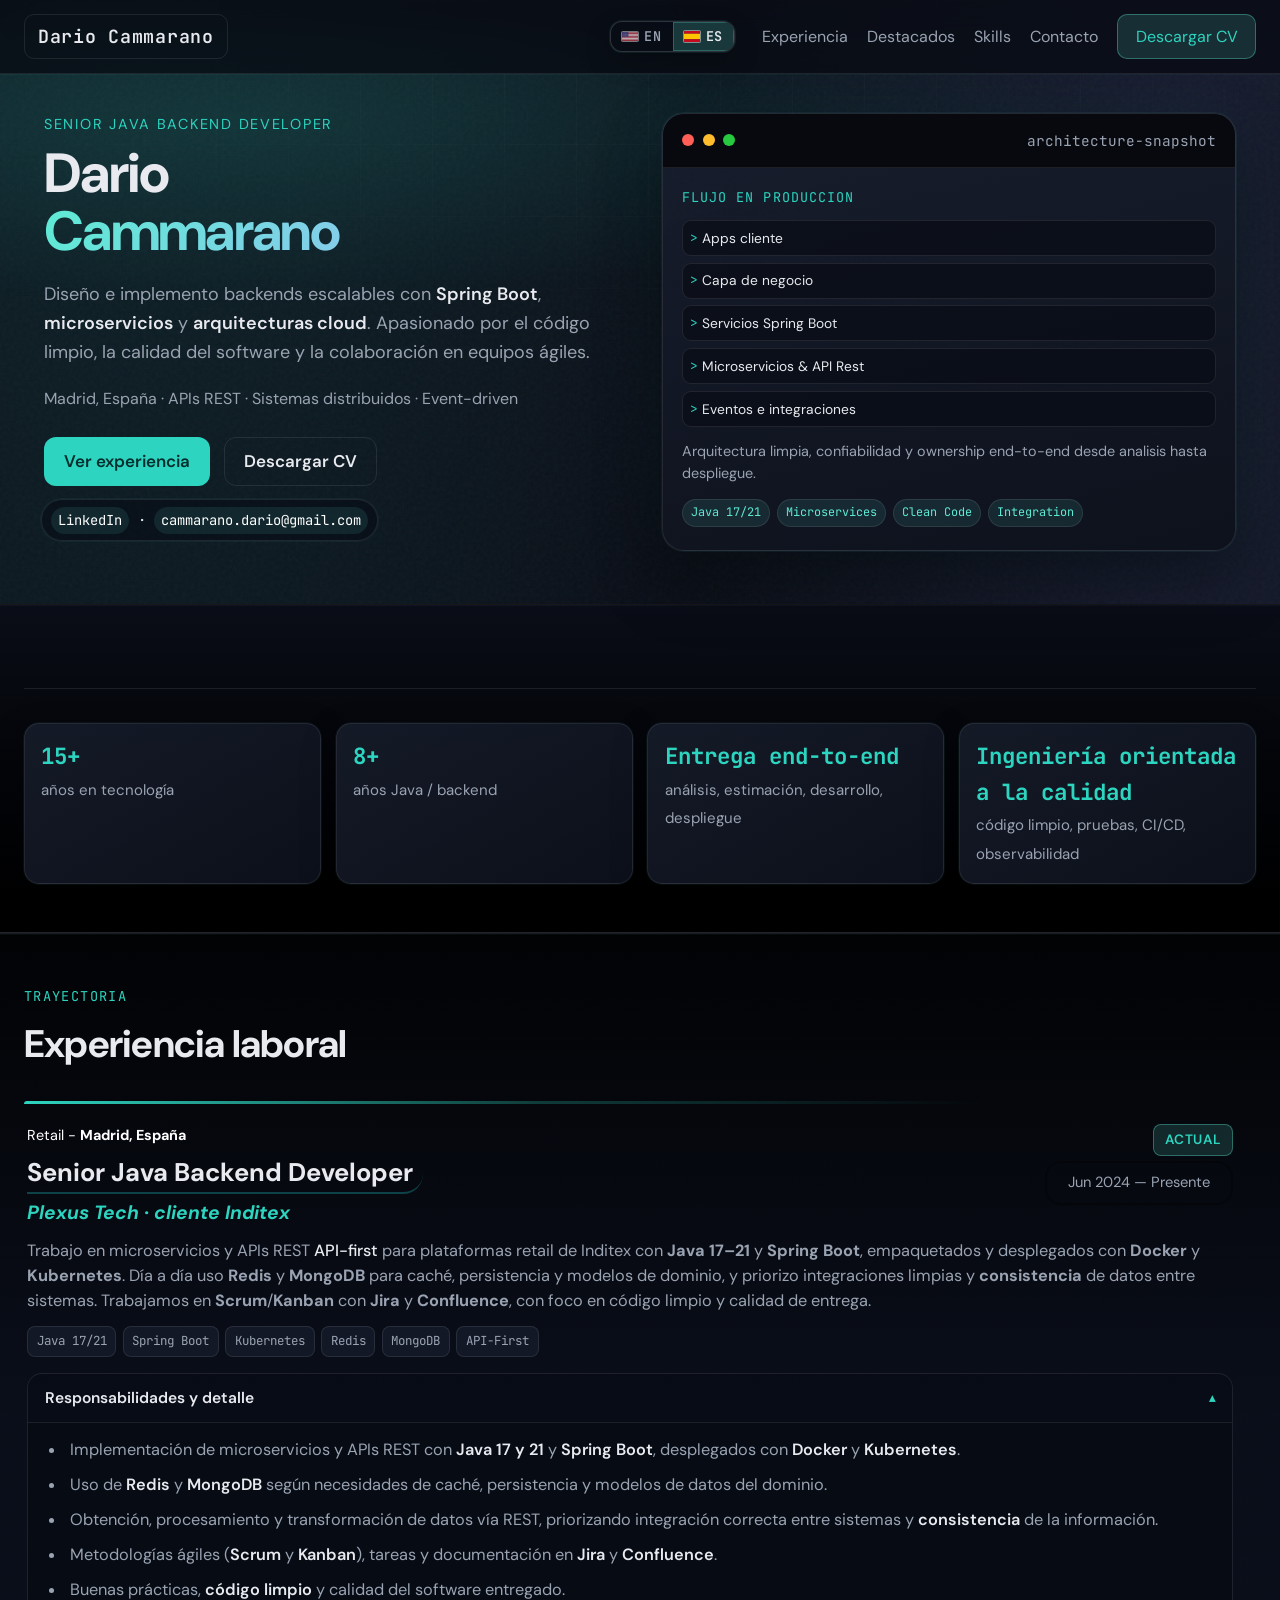
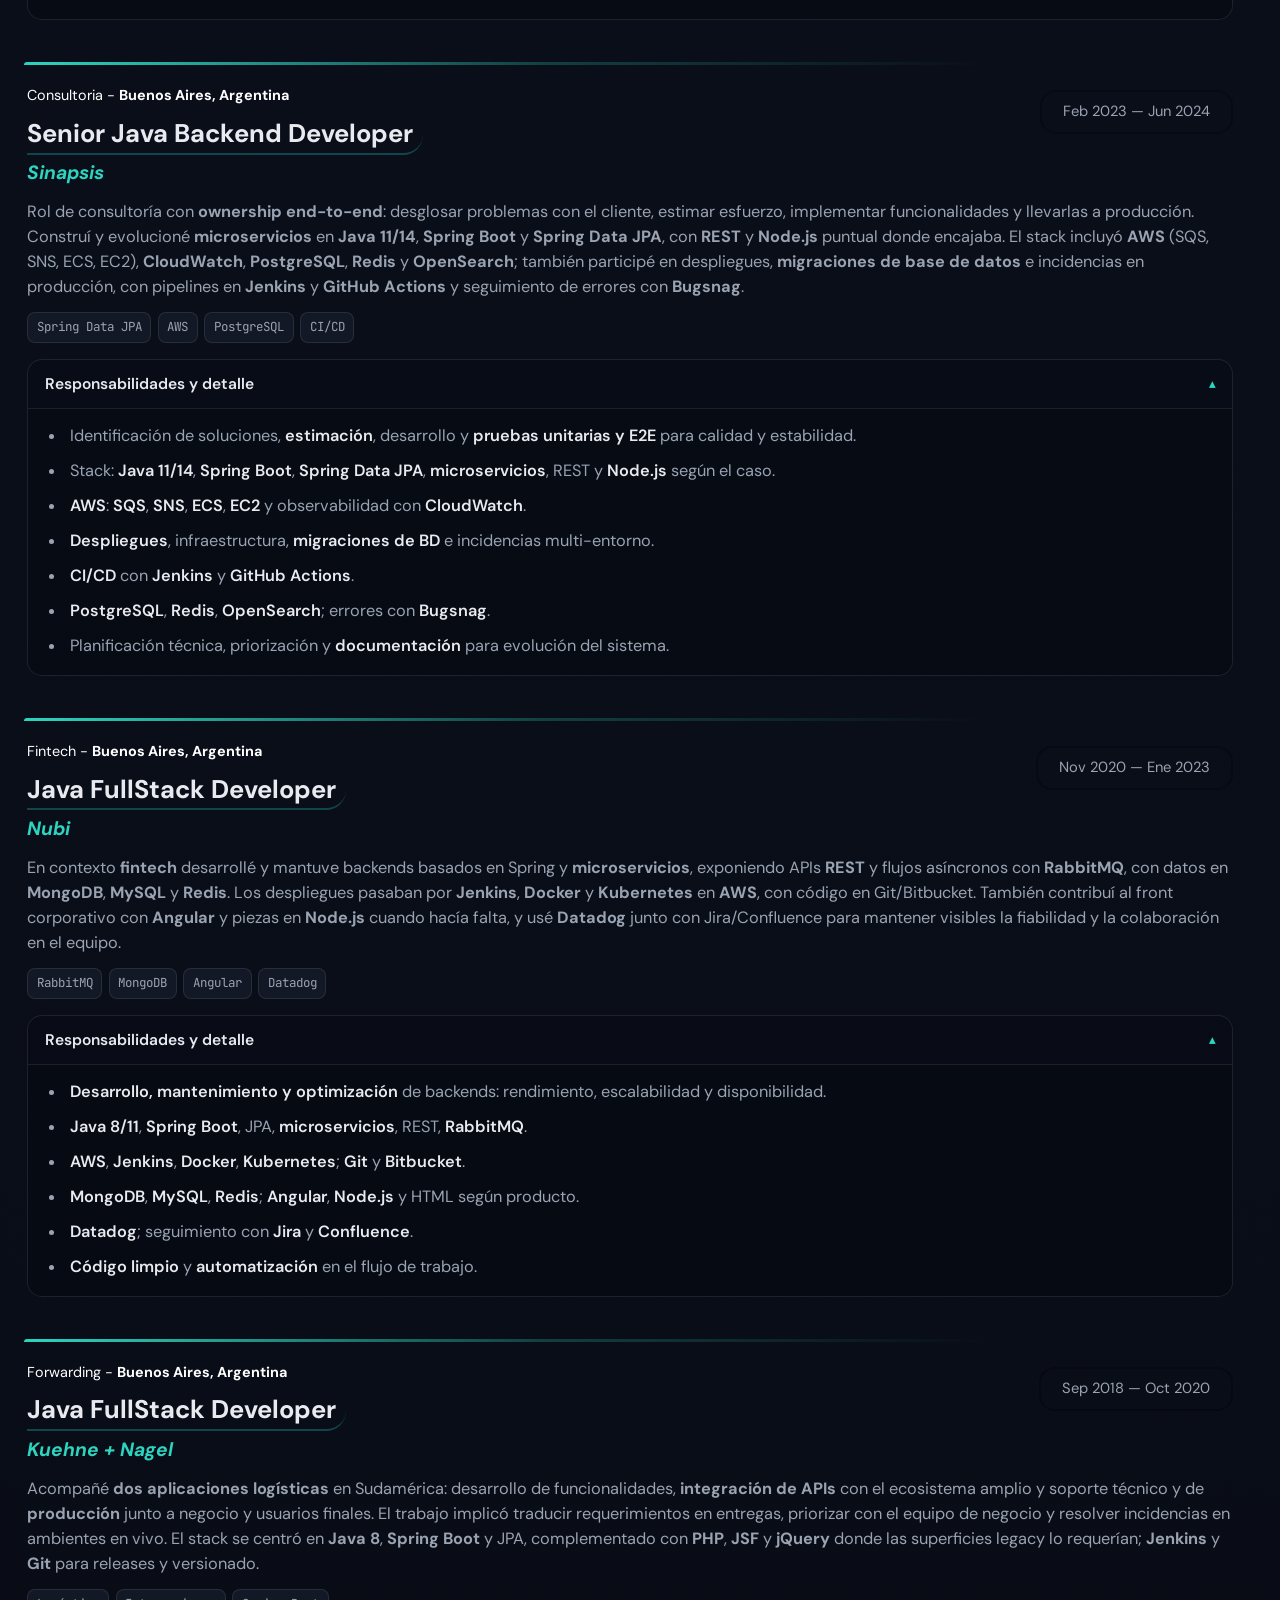
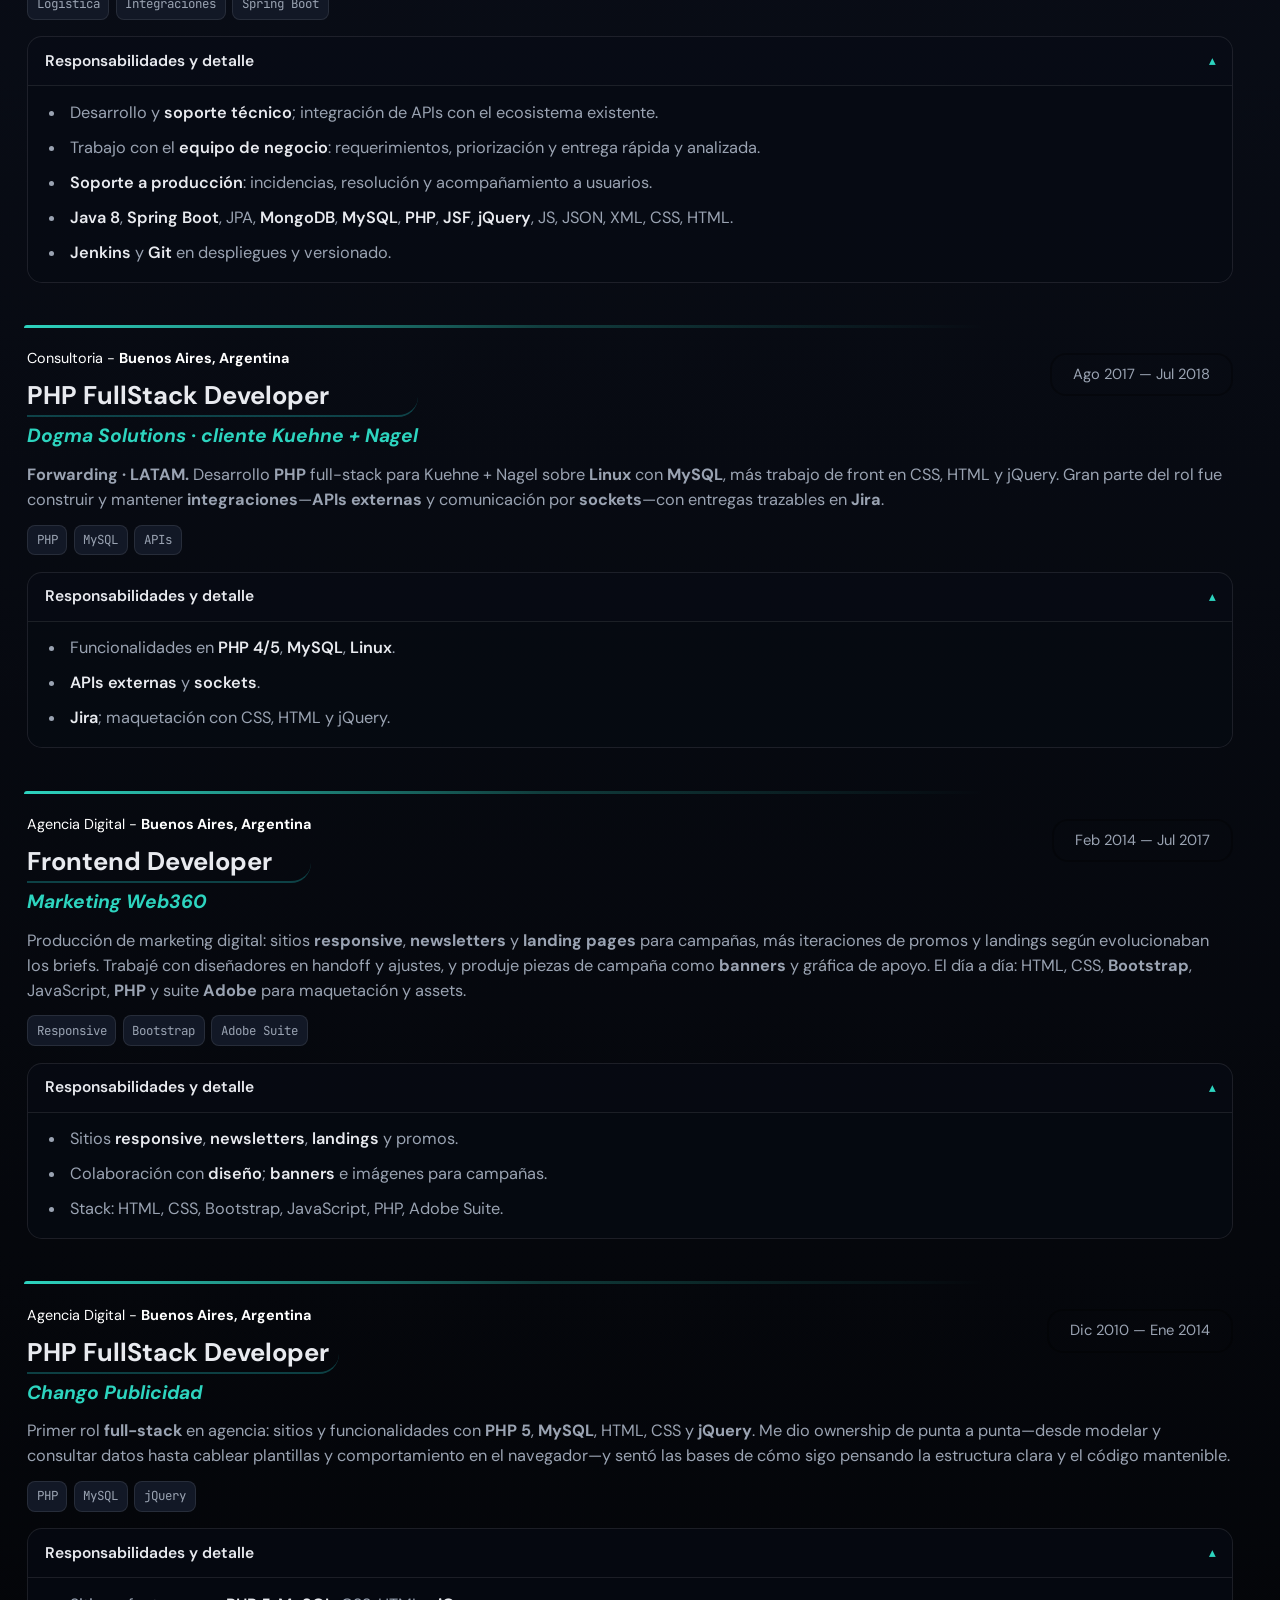
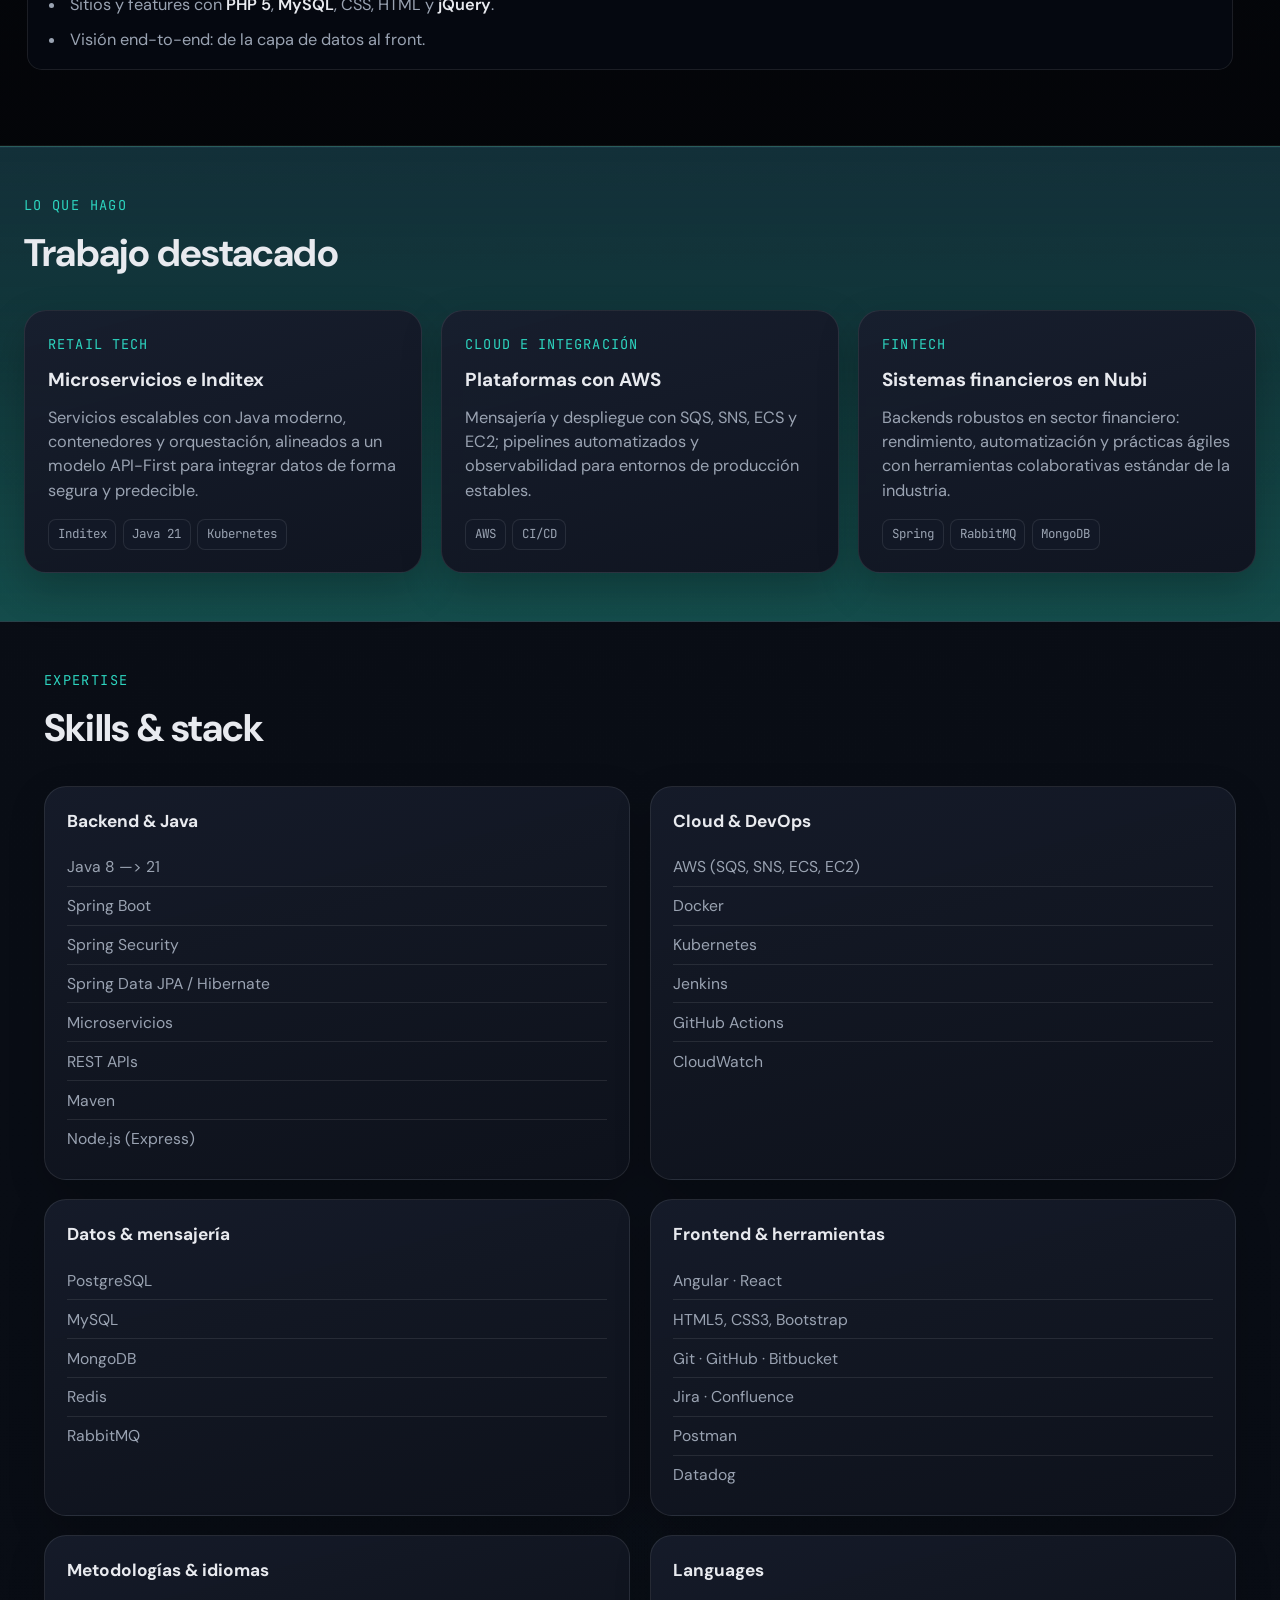
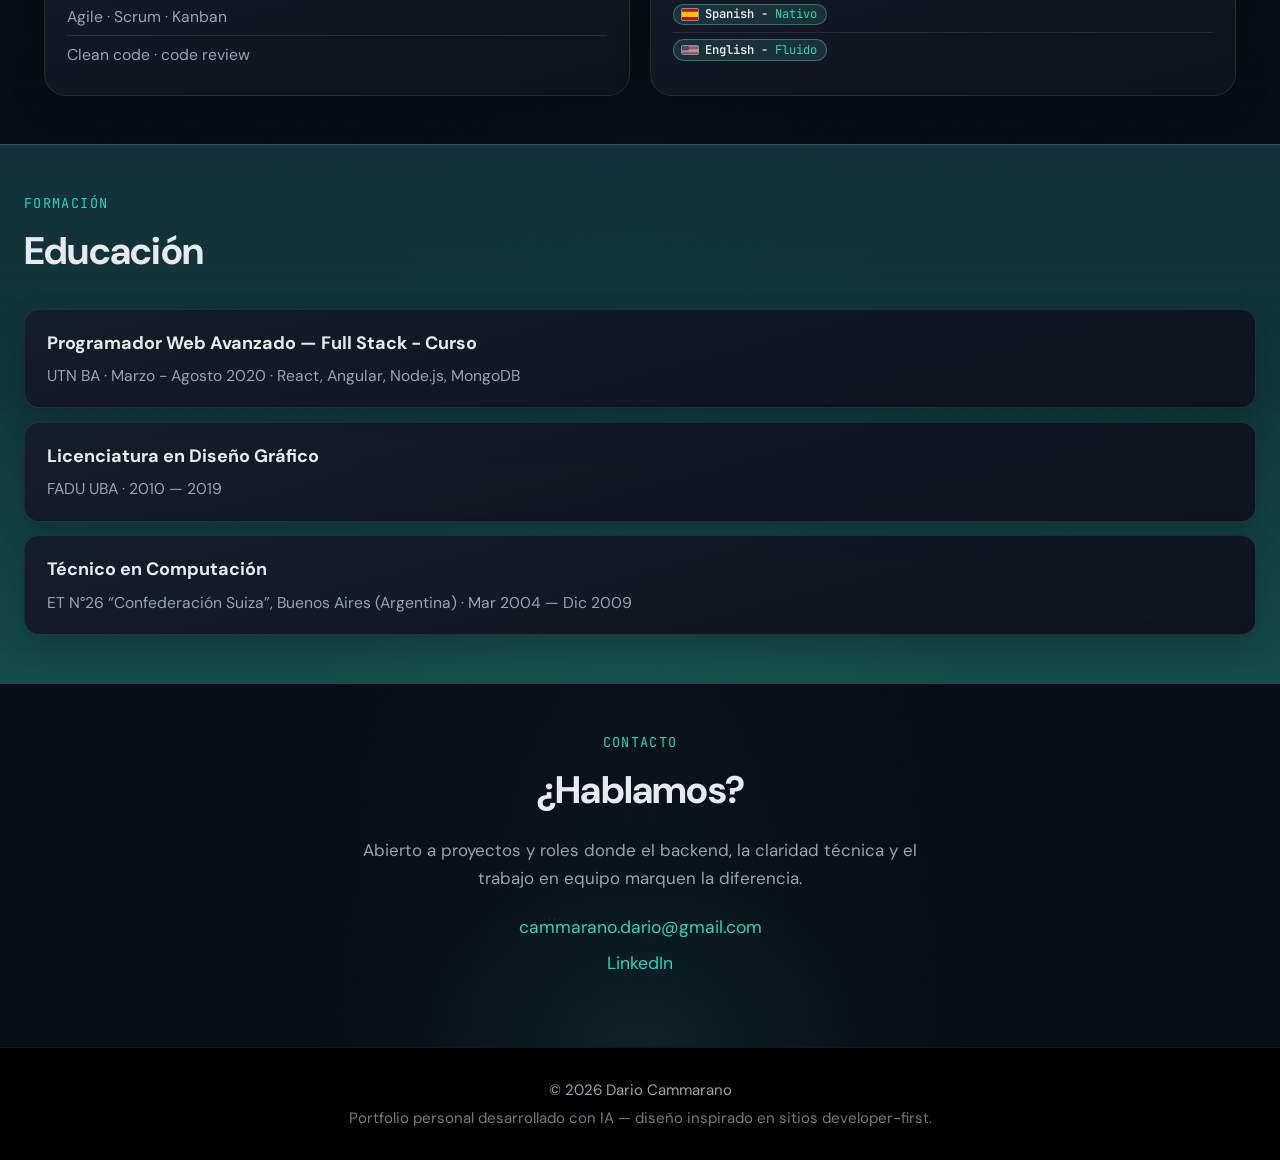
==== es/index.html @ d32f8c9d "site" ====
<!DOCTYPE html>
<html lang="es">
  <head>
    <meta charset="UTF-8" />
    <meta name="viewport" content="width=device-width, initial-scale=1.0" />
    <meta
      name="description"
      content="Dario Cammarano — Senior Java Backend Developer. Microservicios, Spring Boot, APIs REST y arquitecturas cloud."
    />
    <title>Dario Cammarano — Senior Java Backend Developer</title>
    <link rel="canonical" href="./" />
    <link rel="alternate" hreflang="en" href="../" />
    <link rel="alternate" hreflang="es" href="./" />
    <link rel="alternate" hreflang="x-default" href="../" />
    <link rel="preconnect" href="https://fonts.googleapis.com" />
    <link rel="preconnect" href="https://fonts.gstatic.com" crossorigin />
    <link
      href="https://fonts.googleapis.com/css2?family=DM+Sans:ital,opsz,wght@0,9..40,400;0,9..40,500;0,9..40,600;0,9..40,700;1,9..40,400&family=JetBrains+Mono:wght@400;500;600&display=swap"
      rel="stylesheet"
    />
    <link rel="stylesheet" href="../styles.css" />
  </head>
  <body>
    <div class="noise" aria-hidden="true"></div>
    <header class="header">
      <a class="logo" href="#">Dario Cammarano</a>
      <div class="header-tools">
        <nav class="lang-switch" aria-label="Idioma">
          <a href="../" class="lang-btn" lang="en">
            <img class="lang-flag" src="../assets/flags/us.svg" alt="" width="14" height="8" decoding="async" />
            EN
          </a>
          <a href="./" class="lang-btn is-active" aria-current="page" lang="es">
            <img class="lang-flag" src="../assets/flags/es.svg" alt="" width="14" height="9" decoding="async" />
            ES
          </a>
        </nav>
        <nav class="nav">
          <a href="#experiencia">Experiencia</a>
          <a href="#destacados">Destacados</a>
          <a href="#skills">Skills</a>
          <a href="#contacto">Contacto</a>
          <a class="nav-cta" href="../assets/cv_es.pdf" download>Descargar CV</a>
        </nav>
      </div>
      <button type="button" class="nav-toggle" aria-label="Abrir menú">
        <span></span><span></span><span></span>
      </button>
    </header>

    <main>
      <section class="hero" id="inicio">
        <div class="hero-grid">
          <div class="hero-copy">
            <p class="eyebrow">Senior Java Backend Developer</p>
            <h1>
              <span class="name-line">Dario</span>
              <span class="name-line accent">Cammarano</span>
            </h1>
            <p class="hero-lead">
              Diseño e implemento backends escalables con
              <strong>Spring Boot</strong>, <strong>microservicios</strong> y
              <strong>arquitecturas cloud</strong>. Apasionado por el código limpio, la calidad del
              software y la colaboración en equipos ágiles.
            </p>
            <p class="hero-meta">
              Madrid, España · APIs REST · Sistemas distribuidos · Event-driven
            </p>
            <div class="hero-actions">
              <a class="btn btn-primary" href="#experiencia">Ver experiencia</a>
              <a class="btn btn-ghost" href="../assets/cv_es.pdf" download>Descargar CV</a>
            </div>
            <p class="hero-contact-inline">
              <a
                href="https://www.linkedin.com/in/dario-cammarano-72912721/"
                target="_blank"
                rel="noopener noreferrer"
                >LinkedIn</a
              >
              · <a href="mailto:cammarano.dario@gmail.com">cammarano.dario@gmail.com</a>
            </p>
          </div>

          <aside class="terminal" aria-label="Snapshot de arquitectura backend">
            <div class="terminal-bar">
              <span class="dot red"></span>
              <span class="dot yellow"></span>
              <span class="dot green"></span>
              <span class="terminal-title">architecture-snapshot</span>
            </div>
            <div class="terminal-body architecture-card">
              <p class="architecture-title">Flujo en produccion</p>
              <ul class="architecture-flow">
                <li>Apps cliente</li>
                <li>Capa de negocio</li>
                <li>Servicios Spring Boot</li>
                <li>Microservicios &amp; API Rest</li>
                <li>Eventos e integraciones</li>
              </ul>
              <p class="architecture-note">
                Arquitectura limpia, confiabilidad y ownership end-to-end desde analisis hasta despliegue.
              </p>
              <ul class="architecture-tags">
                <li>Java 17/21</li>
                <li>Microservices</li>
                <li>Clean Code</li>
                <li>Integration</li>
              </ul>
            </div>
          </aside>
        </div>

      </section>
      
      
      <section class="section section-alt" id="stats" style="background-color: #000000;">
        <div>
          <ul class="stats">
            <li>
              <strong>15+</strong><span>años en tecnología</span>
            </li>
            <li>
              <strong>8+</strong><span>años Java / backend</span>
            </li>
            <li>
              <strong>Entrega end-to-end</strong><span>análisis, estimación, desarrollo, despliegue</span>
            </li>
            <li>
              <strong>Ingeniería orientada a la calidad</strong><span>código limpio, pruebas, CI/CD, observabilidad</span>
            </li>
          </ul>
        </div>
      </section>

      <section class="section" id="experiencia">
        <p class="section-label">Trayectoria</p>
        <h2 class="section-title">Experiencia laboral</h2>

        <div class="timeline">
          <article class="job">
            <header class="job-head">
              <div>
                <h6 class="job-company-location">Retail - <b>Madrid, España</b></h6>
                <h3>Senior Java Backend Developer</h3>
                <p class="job-company">Plexus Tech · cliente Inditex</p>
              </div>
              <div class="job-meta">
                <span class="badge badge-current">Actual</span>
                <time datetime="2024-06">Jun 2024 — Presente</time>
              </div>
            </header>
            <p class="job-desc">
              Trabajo en microservicios y APIs REST <em>API-first</em> para plataformas retail de
              Inditex con <strong>Java&nbsp;17–21</strong> y <strong>Spring Boot</strong>, empaquetados
              y desplegados con <strong>Docker</strong> y <strong>Kubernetes</strong>. Día a día uso
              <strong>Redis</strong> y <strong>MongoDB</strong> para caché, persistencia y modelos de
              dominio, y priorizo integraciones limpias y <strong>consistencia</strong> de datos entre
              sistemas. Trabajamos en <strong>Scrum</strong>/<strong>Kanban</strong> con
              <strong>Jira</strong> y <strong>Confluence</strong>, con foco en código limpio y calidad
              de entrega.
            </p>
            <ul class="tags">
              <li>Java 17/21</li>
              <li>Spring Boot</li>
              <li>Kubernetes</li>
              <li>Redis</li>
              <li>MongoDB</li>
              <li>API-First</li>
            </ul>
            <details class="job-disclosure" open>
              <summary>Responsabilidades y detalle</summary>
              <div class="job-disclosure-body">
                <ul class="job-bullets">
                  <li>
                    Implementación de microservicios y APIs REST con <strong>Java 17 y 21</strong> y
                    <strong>Spring Boot</strong>, desplegados con <strong>Docker</strong> y
                    <strong>Kubernetes</strong>.
                  </li>
                  <li>
                    Uso de <strong>Redis</strong> y <strong>MongoDB</strong> según necesidades de
                    caché, persistencia y modelos de datos del dominio.
                  </li>
                  <li>
                    Obtención, procesamiento y transformación de datos vía REST, priorizando
                    integración correcta entre sistemas y <strong>consistencia</strong> de la
                    información.
                  </li>
                  <li>
                    Metodologías ágiles (<strong>Scrum</strong> y <strong>Kanban</strong>), tareas y
                    documentación en <strong>Jira</strong> y <strong>Confluence</strong>.
                  </li>
                  <li>
                    Buenas prácticas, <strong>código limpio</strong> y calidad del software
                    entregado.
                  </li>
                </ul>
              </div>
            </details>
          </article>

          <article class="job">
            <header class="job-head">
              <div>
                <h6 class="job-company-location">Consultoria - <b>Buenos Aires, Argentina</b></h6>
                <h3>Senior Java Backend Developer</h3>
                <p class="job-company">Sinapsis</p>
              </div>
              <div class="job-meta">
                <time datetime="2023-02">Feb 2023 — Jun 2024</time>
              </div>
            </header>
            <p class="job-desc">
              Rol de consultoría con <strong>ownership end-to-end</strong>: desglosar problemas con el
              cliente, estimar esfuerzo, implementar funcionalidades y llevarlas a producción. Construí
              y evolucioné <strong>microservicios</strong> en <strong>Java&nbsp;11/14</strong>,
              <strong>Spring Boot</strong> y <strong>Spring Data JPA</strong>, con
              <strong>REST</strong> y <strong>Node.js</strong> puntual donde encajaba. El stack incluyó
              <strong>AWS</strong> (SQS, SNS, ECS, EC2), <strong>CloudWatch</strong>,
              <strong>PostgreSQL</strong>, <strong>Redis</strong> y <strong>OpenSearch</strong>;
              también participé en despliegues, <strong>migraciones de base de datos</strong> e
              incidencias en producción, con pipelines en <strong>Jenkins</strong> y
              <strong>GitHub Actions</strong> y seguimiento de errores con <strong>Bugsnag</strong>.
            </p>
            <ul class="tags">
              <li>Spring Data JPA</li>
              <li>AWS</li>
              <li>PostgreSQL</li>
              <li>CI/CD</li>
            </ul>
            <details class="job-disclosure" open>
              <summary>Responsabilidades y detalle</summary>
              <div class="job-disclosure-body">
                <ul class="job-bullets">
                  <li>
                    Identificación de soluciones, <strong>estimación</strong>, desarrollo y
                    <strong>pruebas unitarias y E2E</strong> para calidad y estabilidad.
                  </li>
                  <li>
                    Stack: <strong>Java 11/14</strong>, <strong>Spring Boot</strong>,
                    <strong>Spring Data JPA</strong>, <strong>microservicios</strong>, REST y
                    <strong>Node.js</strong> según el caso.
                  </li>
                  <li>
                    <strong>AWS</strong>: <strong>SQS</strong>, <strong>SNS</strong>,
                    <strong>ECS</strong>, <strong>EC2</strong> y observabilidad con
                    <strong>CloudWatch</strong>.
                  </li>
                  <li>
                    <strong>Despliegues</strong>, infraestructura,
                    <strong>migraciones de BD</strong> e incidencias multi-entorno.
                  </li>
                  <li>
                    <strong>CI/CD</strong> con <strong>Jenkins</strong> y
                    <strong>GitHub Actions</strong>.
                  </li>
                  <li>
                    <strong>PostgreSQL</strong>, <strong>Redis</strong>, <strong>OpenSearch</strong>;
                    errores con <strong>Bugsnag</strong>.
                  </li>
                  <li>
                    Planificación técnica, priorización y <strong>documentación</strong> para
                    evolución del sistema.
                  </li>
                </ul>
              </div>
            </details>
          </article>

          <article class="job">
            <header class="job-head">
              <div>
                <h6 class="job-company-location">Fintech - <b>Buenos Aires, Argentina</b></h6>
                <h3>Java FullStack Developer</h3>
                <p class="job-company">Nubi</p>
              </div>
              <div class="job-meta">
                <time datetime="2020-11">Nov 2020 — Ene 2023</time>
              </div>
            </header>
            <p class="job-desc">
              En contexto <strong>fintech</strong> desarrollé y mantuve backends basados en Spring y
              <strong>microservicios</strong>, exponiendo APIs <strong>REST</strong> y flujos
              asíncronos con <strong>RabbitMQ</strong>, con datos en <strong>MongoDB</strong>,
              <strong>MySQL</strong> y <strong>Redis</strong>. Los despliegues pasaban por
              <strong>Jenkins</strong>, <strong>Docker</strong> y <strong>Kubernetes</strong> en
              <strong>AWS</strong>, con código en Git/Bitbucket. También contribuí al front corporativo
              con <strong>Angular</strong> y piezas en <strong>Node.js</strong> cuando hacía falta, y
              usé <strong>Datadog</strong> junto con Jira/Confluence para mantener visibles la
              fiabilidad y la colaboración en el equipo.
            </p>
            <ul class="tags">
              <li>RabbitMQ</li>
              <li>MongoDB</li>
              <li>Angular</li>
              <li>Datadog</li>
            </ul>
            <details class="job-disclosure" open>
              <summary>Responsabilidades y detalle</summary>
              <div class="job-disclosure-body">
                <ul class="job-bullets">
                  <li>
                    <strong>Desarrollo, mantenimiento y optimización</strong> de backends: rendimiento,
                    escalabilidad y disponibilidad.
                  </li>
                  <li>
                    <strong>Java 8/11</strong>, <strong>Spring Boot</strong>, JPA,
                    <strong>microservicios</strong>, REST, <strong>RabbitMQ</strong>.
                  </li>
                  <li>
                    <strong>AWS</strong>, <strong>Jenkins</strong>, <strong>Docker</strong>,
                    <strong>Kubernetes</strong>; <strong>Git</strong> y <strong>Bitbucket</strong>.
                  </li>
                  <li>
                    <strong>MongoDB</strong>, <strong>MySQL</strong>, <strong>Redis</strong>;
                    <strong>Angular</strong>, <strong>Node.js</strong> y HTML según producto.
                  </li>
                  <li>
                    <strong>Datadog</strong>; seguimiento con <strong>Jira</strong> y
                    <strong>Confluence</strong>.
                  </li>
                  <li>
                    <strong>Código limpio</strong> y <strong>automatización</strong> en el flujo de
                    trabajo.
                  </li>
                </ul>
              </div>
            </details>
          </article>

          <article class="job">
            <header class="job-head">
              <div>
                <h6 class="job-company-location">Forwarding - <b>Buenos Aires, Argentina</b></h6>
                <h3>Java FullStack Developer</h3>
                <p class="job-company">Kuehne + Nagel</p>
              </div>
              <div class="job-meta">
                <time datetime="2018-09">Sep 2018 — Oct 2020</time>
              </div>
            </header>
            <p class="job-desc">
              Acompañé <strong>dos aplicaciones logísticas</strong> en Sudamérica: desarrollo de
              funcionalidades, <strong>integración de APIs</strong> con el ecosistema amplio y soporte
              técnico y de <strong>producción</strong> junto a negocio y usuarios finales. El trabajo
              implicó traducir requerimientos en entregas, priorizar con el equipo de negocio y
              resolver incidencias en ambientes en vivo. El stack se centró en
              <strong>Java&nbsp;8</strong>, <strong>Spring Boot</strong> y JPA, complementado con
              <strong>PHP</strong>, <strong>JSF</strong> y <strong>jQuery</strong> donde las
              superficies legacy lo requerían; <strong>Jenkins</strong> y <strong>Git</strong> para
              releases y versionado.
            </p>
            <ul class="tags">
              <li>Logística</li>
              <li>Integraciones</li>
              <li>Spring Boot</li>
            </ul>
            <details class="job-disclosure" open>
              <summary>Responsabilidades y detalle</summary>
              <div class="job-disclosure-body">
                <ul class="job-bullets">
                  <li>
                    Desarrollo y <strong>soporte técnico</strong>; integración de APIs con el
                    ecosistema existente.
                  </li>
                  <li>
                    Trabajo con el <strong>equipo de negocio</strong>: requerimientos, priorización y
                    entrega rápida y analizada.
                  </li>
                  <li>
                    <strong>Soporte a producción</strong>: incidencias, resolución y acompañamiento a
                    usuarios.
                  </li>
                  <li>
                    <strong>Java 8</strong>, <strong>Spring Boot</strong>, JPA,
                    <strong>MongoDB</strong>, <strong>MySQL</strong>, <strong>PHP</strong>,
                    <strong>JSF</strong>, <strong>jQuery</strong>, JS, JSON, XML, CSS, HTML.
                  </li>
                  <li>
                    <strong>Jenkins</strong> y <strong>Git</strong> en despliegues y versionado.
                  </li>
                </ul>
              </div>
            </details>
          </article>

          <article class="job">
            <header class="job-head">
              <div>
                <h6 class="job-company-location">Consultoria - <b>Buenos Aires, Argentina</b></h6>
                <h3>PHP FullStack Developer</h3>
                <p class="job-company">Dogma Solutions · cliente Kuehne + Nagel</p>
              </div>
              <div class="job-meta">
                <time datetime="2017-08">Ago 2017 — Jul 2018</time>
              </div>
            </header>
            <p class="job-desc">
              <strong>Forwarding · LATAM.</strong> Desarrollo <strong>PHP</strong> full-stack para
              Kuehne&nbsp;+&nbsp;Nagel sobre <strong>Linux</strong> con <strong>MySQL</strong>, más
              trabajo de front en CSS, HTML y jQuery. Gran parte del rol fue construir y mantener
              <strong>integraciones</strong>—<strong>APIs externas</strong> y comunicación por
              <strong>sockets</strong>—con entregas trazables en <strong>Jira</strong>.
            </p>
            <ul class="tags">
              <li>PHP</li>
              <li>MySQL</li>
              <li>APIs</li>
            </ul>
            <details class="job-disclosure" open>
              <summary>Responsabilidades y detalle</summary>
              <div class="job-disclosure-body">
                <ul class="job-bullets">
                  <li>
                    Funcionalidades en <strong>PHP 4/5</strong>, <strong>MySQL</strong>,
                    <strong>Linux</strong>.
                  </li>
                  <li>
                    <strong>APIs externas</strong> y <strong>sockets</strong>.
                  </li>
                  <li>
                    <strong>Jira</strong>; maquetación con CSS, HTML y jQuery.
                  </li>
                </ul>
              </div>
            </details>
          </article>

          <article class="job">
            <header class="job-head">
              <div>
                <h6 class="job-company-location">Agencia Digital - <b>Buenos Aires, Argentina</b></h6>
                <h3>Frontend Developer</h3>
                <p class="job-company">Marketing Web360</p>
              </div>
              <div class="job-meta">
                <time datetime="2014-02">Feb 2014 — Jul 2017</time>
              </div>
            </header>
            <p class="job-desc">
              Producción de marketing digital: sitios <strong>responsive</strong>,
              <strong>newsletters</strong> y <strong>landing pages</strong> para campañas, más
              iteraciones de promos y landings según evolucionaban los briefs. Trabajé con diseñadores
              en handoff y ajustes, y produje piezas de campaña como <strong>banners</strong> y
              gráfica de apoyo. El día a día: HTML, CSS, <strong>Bootstrap</strong>, JavaScript,
              <strong>PHP</strong> y suite <strong>Adobe</strong> para maquetación y assets.
            </p>
            <ul class="tags">
              <li>Responsive</li>
              <li>Bootstrap</li>
              <li>Adobe Suite</li>
            </ul>
            <details class="job-disclosure" open>
              <summary>Responsabilidades y detalle</summary>
              <div class="job-disclosure-body">
                <ul class="job-bullets">
                  <li>
                    Sitios <strong>responsive</strong>, <strong>newsletters</strong>,
                    <strong>landings</strong> y promos.
                  </li>
                  <li>
                    Colaboración con <strong>diseño</strong>; <strong>banners</strong> e imágenes para
                    campañas.
                  </li>
                  <li>
                    Stack: HTML, CSS, Bootstrap, JavaScript, PHP, Adobe Suite.
                  </li>
                </ul>
              </div>
            </details>
          </article>

          <article class="job">
            <header class="job-head">
              <div>
                <h6 class="job-company-location">Agencia Digital - <b>Buenos Aires, Argentina</b></h6>
                <h3>PHP FullStack Developer</h3>
                <p class="job-company">Chango Publicidad</p>
              </div>
              <div class="job-meta">
                <time datetime="2010-12">Dic 2010 — Ene 2014</time>
              </div>
            </header>
            <p class="job-desc">
              Primer rol <strong>full-stack</strong> en agencia: sitios y funcionalidades con
              <strong>PHP&nbsp;5</strong>, <strong>MySQL</strong>, HTML, CSS y
              <strong>jQuery</strong>. Me dio ownership de punta a punta—desde modelar y consultar
              datos hasta cablear plantillas y comportamiento en el navegador—y sentó las bases de cómo
              sigo pensando la estructura clara y el código mantenible.
            </p>
            <ul class="tags">
              <li>PHP</li>
              <li>MySQL</li>
              <li>jQuery</li>
            </ul>
            <details class="job-disclosure" open>
              <summary>Responsabilidades y detalle</summary>
              <div class="job-disclosure-body">
                <ul class="job-bullets">
                  <li>
                    Sitios y features con <strong>PHP 5</strong>, <strong>MySQL</strong>, CSS, HTML y
                    <strong>jQuery</strong>.
                  </li>
                  <li>
                    Visión end-to-end: de la capa de datos al front.
                  </li>
                </ul>
              </div>
            </details>
          </article>
        </div>
      </section>

      <section class="section section-alt" id="destacados">
        <p class="section-label">Lo que hago</p>
        <h2 class="section-title">Trabajo destacado</h2>
        <div class="cards">
          <article class="card">
            <span class="card-kicker">Retail tech</span>
            <h3>Microservicios e Inditex</h3>
            <p>
              Servicios escalables con Java moderno, contenedores y orquestación, alineados a un
              modelo API-First para integrar datos de forma segura y predecible.
            </p>
            <ul class="tags">
              <li>Inditex</li>
              <li>Java 21</li>
              <li>Kubernetes</li>
            </ul>
          </article>
          <article class="card">
            <span class="card-kicker">Cloud e integración</span>
            <h3>Plataformas con AWS</h3>
            <p>
              Mensajería y despliegue con SQS, SNS, ECS y EC2; pipelines automatizados y
              observabilidad para entornos de producción estables.
            </p>
            <ul class="tags">
              <li>AWS</li>
              <li>CI/CD</li>
            </ul>
          </article>
          <article class="card">
            <span class="card-kicker">Fintech</span>
            <h3>Sistemas financieros en Nubi</h3>
            <p>
              Backends robustos en sector financiero: rendimiento, automatización y prácticas
              ágiles con herramientas colaborativas estándar de la industria.
            </p>
            <ul class="tags">
              <li>Spring</li>
              <li>RabbitMQ</li>
              <li>MongoDB</li>
            </ul>
          </article>
        </div>
      </section>

      <section class="section" id="skills">
        <p class="section-label">Expertise</p>
        <h2 class="section-title">Skills &amp; stack</h2>
        <div class="skill-grid">
          <div class="skill-block">
            <h3>Backend &amp; Java</h3>
            <ul class="skill-list">
              <li>Java 8 —> 21</li>
              <li>Spring Boot</li>
              <li>Spring Security</li>
              <li>Spring Data JPA / Hibernate</li>
              <li>Microservicios</li>
              <li>REST APIs</li>
              <li>Maven</li>
              <li>Node.js (Express)</li>
            </ul>
          </div>
          <div class="skill-block">
            <h3>Cloud &amp; DevOps</h3>
            <ul class="skill-list">
              <li>AWS (SQS, SNS, ECS, EC2)</li>
              <li>Docker</li>
              <li>Kubernetes</li>
              <li>Jenkins</li>
              <li>GitHub Actions</li>
              <li>CloudWatch</li>
            </ul>
          </div>
          <div class="skill-block">
            <h3>Datos &amp; mensajería</h3>
            <ul class="skill-list">
              <li>PostgreSQL</li>
              <li>MySQL</li>
              <li>MongoDB</li>
              <li>Redis</li>
              <li>RabbitMQ</li>
            </ul>
          </div>
          <div class="skill-block">
            <h3>Frontend &amp; herramientas</h3>
            <ul class="skill-list">
              <li>Angular · React</li>
              <li>HTML5, CSS3, Bootstrap</li>
              <li>Git · GitHub · Bitbucket</li>
              <li>Jira · Confluence</li>
              <li>Postman</li>
              <li>Datadog</li>
            </ul>
          </div>
          <div class="skill-block">
            <h3>Metodologías &amp; idiomas</h3>
            <ul class="skill-list">
              <li>Agile · Scrum · Kanban</li>
              <li>Clean code · code review</li>
            </ul>
          </div>
          
          <div class="skill-block">
            <h3>Languages</h3>
            <ul class="skill-list">
              <li class="language-item">
                <span class="language-level">
                  <img class="lang-flag" src="../assets/flags/es.svg" alt="" width="14" height="8" decoding="async" />
                  &nbsp;
                  <strong>Spanish  -&nbsp;</strong>Nativo</span>
              </li>
              <li class="language-item">
                <span class="language-level">
                  <img class="lang-flag" src="../assets/flags/us.svg" alt="" width="14" height="8" decoding="async" />
                  &nbsp;
                  <strong>English  -&nbsp;</strong>Fluido</span>
              </li>
            </ul>
          </div>
        </div>
      </section>

      <section class="section section-alt" id="educacion">
        <p class="section-label">Formación</p>
        <h2 class="section-title">Educación</h2>
        <ul class="edu-list">
          <li>
            <strong>Programador Web Avanzado — Full Stack - Curso </strong>
            <span>UTN BA · Marzo - Agosto 2020 · React, Angular, Node.js, MongoDB</span>
          </li>
          <li>
            <strong>Licenciatura en Diseño Gráfico</strong>
            <span>FADU UBA · 2010 — 2019</span>
          </li>
          <li>
            <strong>Técnico en Computación</strong>
            <span
              >ET N°26 &ldquo;Confederación Suiza&rdquo;, Buenos Aires (Argentina) · Mar 2004 — Dic
              2009</span
            >
          </li>
        </ul>
      </section>

      <section class="section contact" id="contacto">
        <p class="section-label">Contacto</p>
        <h2 class="section-title">¿Hablamos?</h2>
        <p class="contact-lead">
          Abierto a proyectos y roles donde el backend, la claridad técnica y el trabajo en equipo
          marquen la diferencia.
        </p>
        <ul class="contact-links">
          <li>
            <a href="mailto:cammarano.dario@gmail.com">cammarano.dario@gmail.com</a>
          </li>
          <li>
            <a
              href="https://www.linkedin.com/in/dario-cammarano-72912721/"
              target="_blank"
              rel="noopener noreferrer"
              >LinkedIn</a
            >
          </li>
        </ul>
      </section>
    </main>

    <footer class="footer">
      <p>© <span id="year"></span> Dario Cammarano</p>
      <p class="footer-note">
        Portfolio personal desarrollado con IA — diseño inspirado en sitios developer-first.
      </p>
    </footer>

    <script src="../script.js"></script>
  </body>
</html>
---- styles.css ----
*,
*::before,
*::after {
  box-sizing: border-box;
}

:root {
  /* Slate base + teal accent — less “flat black”, more depth */
  --bg: #0b0f18;
  --bg-deep: #060910;
  --bg-elevated: #121826;
  --bg-card: #151b2a;
  --border: rgba(255, 255, 255, 0.09);
  --text: #e8eaef;
  --text-muted: #9aa3b2;
  --accent: #5eead4;
  --accent-dim: rgba(94, 234, 212, 0.15);
  --accent-strong: #2dd4bf;
  --glow-teal: rgba(45, 212, 191, 0.14);
  --glow-violet: rgba(129, 140, 248, 0.1);
  --font-sans: "DM Sans", system-ui, sans-serif;
  --font-mono: "JetBrains Mono", ui-monospace, monospace;
  --radius: 15px;
  --radius-lg: 22px;
  --header-h: 74px;
  --max: 1240px;
}

html {
  scroll-behavior: smooth;
}

body {
  margin: 0;
  font-family: var(--font-sans);
  font-size: 18px;
  line-height: 1.6;
  color: var(--text);
  background-color: var(--bg-deep);
  background-image:
    radial-gradient(ellipse 100% 70% at 10% -15%, var(--glow-teal), transparent 52%),
    radial-gradient(ellipse 80% 55% at 92% 5%, var(--glow-violet), transparent 48%),
    radial-gradient(ellipse 60% 45% at 50% 105%, rgba(45, 212, 191, 0.06), transparent 50%),
    linear-gradient(180deg, #0d121c 0%, var(--bg-deep) 28%, #0a0e16 55%, #080c14 100%);
  min-height: 100vh;
  overflow: hidden;
  overflow-y: auto;
}

/* Subtle grid + vignette (common on modern dev / product portfolios) */
body::before {
  content: "";
  position: fixed;
  inset: 0;
  pointer-events: none;
  z-index: 0;
  background-image:
    linear-gradient(rgba(255, 255, 255, 0.028) 1px, transparent 1px),
    linear-gradient(90deg, rgba(255, 255, 255, 0.028) 1px, transparent 1px);
  background-size: 72px 72px;
  mask-image: radial-gradient(ellipse 85% 70% at 50% 0%, #000 0%, transparent 72%);
  -webkit-mask-image: radial-gradient(ellipse 85% 70% at 50% 0%, #000 0%, transparent 72%);
}

.noise {
  pointer-events: none;
  position: fixed;
  inset: 0;
  opacity: 0.035;
  background-image: url("data:image/svg+xml,%3Csvg viewBox='0 0 256 256' xmlns='http://www.w3.org/2000/svg'%3E%3Cfilter id='n'%3E%3CfeTurbulence type='fractalNoise' baseFrequency='0.9' numOctaves='4' stitchTiles='stitch'/%3E%3C/filter%3E%3Crect width='100%25' height='100%25' filter='url(%23n)'/%3E%3C/svg%3E");
  z-index: 0;
}

a {
  color: var(--accent-strong);
  text-decoration: none;
}

a:hover {
  text-decoration: underline;
}

.header {
  position: sticky;
  top: 0;
  z-index: 10;
  display: flex;
  align-items: center;
  justify-content: flex-start;
  gap: 1.1rem;
  padding: 0 1.5rem;
  height: var(--header-h);
  background: rgba(8, 11, 18, 0.78);
  backdrop-filter: blur(14px) saturate(1.15);
  border-bottom: 1px solid var(--border);
  box-shadow: 0 1px 0 rgba(94, 234, 212, 0.04);
}

.logo {
  font-family: var(--font-mono);
  font-weight: 600;
  font-size: 1.14rem;
  color: var(--text);
  padding: 0.44rem 0.8rem;
  border: 1px solid var(--border);
  border-radius: 10px;
  letter-spacing: 0.04em;
  margin-right: auto;
}

.logo:hover {
  border-color: var(--accent);
  text-decoration: none;
  color: var(--accent);
}

.header-tools {
  display: flex;
  align-items: center;
  gap: 1.25rem;
}

.lang-switch {
  display: inline-flex;
  flex-shrink: 0;
  border: 1px solid rgba(255, 255, 255, 0.16);
  border-radius: 12px;
  overflow: hidden;
  margin-right: 0.4rem;
  background: rgba(9, 13, 22, 0.84);
  box-shadow:
    0 0 0 1px rgba(94, 234, 212, 0.08),
    0 10px 24px rgba(0, 0, 0, 0.25);
}

.lang-btn {
  margin: 0;
  padding: 0.46rem 0.72rem;
  font-family: var(--font-mono);
  font-size: 0.84rem;
  font-weight: 600;
  letter-spacing: 0.04em;
  border: none;
  background: transparent;
  color: var(--text-muted);
  cursor: pointer;
  line-height: 1;
  appearance: none;
  -webkit-appearance: none;
  box-shadow: none;
  text-decoration: none;
  display: inline-flex;
  align-items: center;
  justify-content: center;
  gap: 0.35rem;
}

.lang-flag {
  display: block;
  width: 1rem;
  height: auto;
  flex-shrink: 0;
  border-radius: 1px;
  box-shadow: 0 0 0 1px rgb(255 255 255 / 45%);
}

.lang-btn:hover:not(.is-active) {
  color: var(--text);
  background: rgba(255, 255, 255, 0.08);
}

.lang-btn:visited {
  color: inherit;
}

.lang-btn.is-active {
  background: rgba(94, 234, 212, 0.2);
  color: var(--text);
  box-shadow: inset 0 0 0 1px rgba(94, 234, 212, 0.25);
}

.lang-btn.is-active:visited {
  color: var(--text);
}

.lang-btn:focus-visible {
  outline: 2px solid rgba(94, 234, 212, 0.7);
  outline-offset: -2px;
}

.nav {
  display: flex;
  align-items: center;
  gap: 1.2rem;
  font-size: 1rem;
}

.nav a {
  color: var(--text-muted);
  text-decoration: none;
}

.nav a:hover {
  color: var(--text);
}

.nav-cta {
  padding: 0.55rem 1.08rem;
  border-radius: 10px;
  background: var(--accent-dim);
  color: var(--accent-strong) !important;
  border: 1px solid rgba(94, 234, 212, 0.35);
}

.nav-cta:hover {
  background: rgba(94, 234, 212, 0.22);
  text-decoration: none;
}

.nav-toggle {
  display: none;
  flex-direction: column;
  gap: 5px;
  margin: 0;
  padding: 0.5rem;
  background: transparent;
  border: none;
  cursor: pointer;
  color: inherit;
  appearance: none;
  -webkit-appearance: none;
  box-shadow: none;
}

.nav-toggle span {
  display: block;
  width: 27px;
  height: 2px;
  background: var(--text);
}

main {
  position: relative;
  z-index: 1;
}

main article {
  margin: 0;
}

.hero {
  position: relative;
  isolation: isolate;
  padding: 2.45rem 1.5rem 3.35rem;
  max-width: var(--max);
  margin: 0 auto;
}

.hero::before {
  content: "";
  position: absolute;
  inset: -8% -20% auto -25%;
  height: 85%;
  background: radial-gradient(ellipse 70% 60% at 30% 20%, var(--glow-teal), transparent 68%);
  opacity: 0.85;
  pointer-events: none;
  z-index: -1;
}

.hero-grid {
  display: grid;
  gap: 2.15rem;
  align-items: start;
}

@media (min-width: 900px) {
  .hero-grid {
    grid-template-columns: 1fr 1fr;
    gap: 2.7rem;
  }
}

.eyebrow {
  font-size: 0.9rem;
  text-transform: uppercase;
  letter-spacing: 0.12em;
  color: var(--accent-strong);
  margin: 0 0 0.55rem;
}

.hero h1 {
  font-size: clamp(2.4rem, 6vw, 3.45rem);
  font-weight: 700;
  line-height: 1.05;
  margin: 0 0 1.2rem;
  letter-spacing: -0.03em;
}

.name-line {
  display: block;
}

.name-line.accent {
  background: linear-gradient(120deg, var(--accent), #a5b4fc);
  -webkit-background-clip: text;
  background-clip: text;
  color: transparent;
}

.hero-lead {
  color: var(--text-muted);
  max-width: 40rem;
  margin: 0 0 1.2rem;
}

.hero-contact-inline {
  display: inline-flex;
  flex-wrap: wrap;
  align-items: center;
  gap: 0.45rem 0.55rem;
  margin: 13px -3px 0;
  padding: 0.42rem 0.58rem;
  font-size: 0.86rem;
  font-family: var(--font-mono);
  color: var(--text);
  border: 1px solid var(--border);
  border-radius: 999px;
  background: rgba(8, 12, 22, 0.62);
  box-shadow: 0 0 0 1px rgba(94, 234, 212, 0.06);
}

.hero-contact-inline a {
  display: inline-flex;
  align-items: center;
  padding: 0.16rem 0.42rem;
  border-radius: 999px;
  color: #fff;
  background: rgba(94, 234, 212, 0.1);
  text-decoration: none;
  transition: background 0.15s ease, color 0.15s ease;
}

.hero-contact-inline a:hover {
  text-decoration: none;
  background: rgba(94, 234, 212, 0.18);
}

@media (max-width: 640px) {
  .hero-contact-inline {
    border-radius: 12px;
    font-size: 0.82rem;
  }
}

.hero-lead strong {
  color: var(--text);
  font-weight: 600;
}

.hero-meta {
  font-size: 1rem;
  color: var(--text-muted);
  margin: 0 0 1.6rem;
}

.hero-actions {
  display: flex;
  flex-wrap: wrap;
  gap: 0.85rem;
}

.btn {
  display: inline-flex;
  align-items: center;
  justify-content: center;
  padding: 0.62rem 1.2rem;
  border-radius: 12px;
  font-size: 1.06rem;
  font-weight: 600;
  text-decoration: none;
  border: 1px solid transparent;
  cursor: pointer;
  transition: background 0.15s, border-color 0.15s, color 0.15s;
}

.btn-primary {
  background: var(--accent-strong);
  color: #042f2e;
}

.btn-primary:hover {
  background: #5eead4;
  text-decoration: none;
}

.btn-ghost {
  background: transparent;
  border-color: var(--border);
  color: var(--text);
}

.btn-ghost:hover {
  border-color: var(--text-muted);
  text-decoration: none;
}

.terminal {
  background: linear-gradient(165deg, rgba(24, 30, 46, 0.95), rgba(14, 18, 28, 0.98));
  border: 1px solid var(--border);
  border-radius: var(--radius-lg);
  overflow: hidden;
  box-shadow:
    0 0 0 1px rgba(94, 234, 212, 0.06),
    0 28px 64px rgba(0, 0, 0, 0.45),
    0 0 80px rgba(45, 212, 191, 0.06);
}

.terminal-bar {
  display: flex;
  align-items: center;
  gap: 0.55rem;
  padding: 0.92rem 1.2rem;
  background: rgba(6, 8, 14, 0.92);
  border-bottom: 1px solid var(--border);
}

.dot {
  width: 12px;
  height: 12px;
  border-radius: 50%;
}
.red { background: #ff5f56; }
.yellow { background: #ffbd2e; }
.green { background: #27c93f; }

.terminal-title {
  margin-left: auto;
  font-family: var(--font-mono);
  font-size: 0.9rem;
  color: var(--text-muted);
}

.terminal-body {
  margin: 0;
  padding: 1.2rem 1.2rem 1.45rem;
  font-family: var(--font-mono);
  font-size: 0.89rem;
  line-height: 1.68;
  color: var(--text-muted);
}

.architecture-card {
  font-family: var(--font-sans);
  font-size: 0.95rem;
  line-height: 1.5;
}

.architecture-title {
  margin: 0 0 0.8rem;
  font-family: var(--font-mono);
  font-size: 0.84rem;
  text-transform: uppercase;
  letter-spacing: 0.08em;
  color: var(--accent-strong);
}

.architecture-flow {
  list-style: none;
  margin: 0 0 0.9rem;
  padding: 0;
  display: grid;
  gap: 0.42rem;
}

.architecture-flow li {
  position: relative;
  padding: 0.42rem 0.7rem 0.42rem 1.2rem;
  border: 1px solid var(--border);
  border-radius: 9px;
  background: rgba(8, 12, 20, 0.65);
  color: var(--text);
  font-size: 0.86rem;
}

.architecture-flow li::before {
  content: ">";
  position: absolute;
  left: 0.45rem;
  top: 0.42rem;
  color: var(--accent-strong);
  font-family: var(--font-mono);
  font-size: 0.8rem;
}

.architecture-note {
  margin: 0 0 0.9rem;
  color: var(--text-muted);
  font-size: 0.9rem;
}

.architecture-tags {
  list-style: none;
  margin: 0;
  padding: 0;
  display: flex;
  flex-wrap: wrap;
  gap: 0.45rem;
}

.architecture-tags li {
  font-family: var(--font-mono);
  font-size: 0.74rem;
  padding: 0.24rem 0.5rem;
  border: 1px solid var(--border);
  border-radius: 999px;
  background: rgba(94, 234, 212, 0.1);
  color: var(--accent);
}

.terminal-body .prompt {
  color: var(--accent-strong);
}

.terminal-body .cmd {
  color: var(--text);
}

.terminal-body .out {
  display: block;
  margin-bottom: 0.5rem;
  white-space: pre-wrap;
}

.blink {
  animation: blink 1s step-end infinite;
}

@keyframes blink {
  50% { opacity: 0; }
}

.stats {
  display: grid;
  grid-template-columns: repeat(auto-fit, minmax(156px, 1fr));
  gap: 0.92rem;
  list-style: none;
  padding: 2.15rem 0 0;
  margin: 2.15rem 0 0;
  border-top: 1px solid var(--border);
}

.stats li {
  padding: 0.92rem 1.02rem;
  background: linear-gradient(150deg, rgba(22, 28, 42, 0.92), rgba(14, 18, 30, 0.88));
  border-radius: var(--radius);
  border: 1px solid var(--border);
  box-shadow:
    0 0 0 1px rgba(94, 234, 212, 0.05),
    0 14px 36px rgba(0, 0, 0, 0.28);
}

.stats strong {
  display: block;
  font-size: 1.4rem;
  color: var(--accent-strong);
  font-family: var(--font-mono);
}

.stats span {
  font-size: 0.94rem;
  color: var(--text-muted);
}

.section {
  padding: 3rem 1.5rem;
  max-width: var(--max);
  margin: 0 auto;
}

/* Full-bleed career band — breaks the “one big black column” rhythm */
.section#experiencia {
  max-width: none;
  width: 100%;
  margin: 0;
  padding: 3.25rem 1.5rem;
  background: linear-gradient(
    180deg,
    rgba(10, 14, 24, 0.2) 0%,
    rgba(14, 20, 36, 0.72) 12%,
    rgba(12, 17, 30, 0.78) 50%,
    rgba(10, 14, 24, 0.35) 100%
  );
  border-top: 1px solid var(--border);
  border-bottom: 1px solid rgba(255, 255, 255, 0.06);
  box-shadow: inset 0 1px 0 rgba(94, 234, 212, 0.04);
  background-color: #000000;
}

.section#experiencia > * {
  max-width: var(--max);
  margin-left: auto;
  margin-right: auto;
}

.section-alt {
  background: linear-gradient(
    180deg,
    rgba(18, 24, 42, 0.55) 0%,
    rgba(12, 16, 28, 0.35) 45%,
    transparent 100%
  );
  border-top: 1px solid var(--border);
  border-bottom: 1px solid var(--border);
  max-width: none;
  box-shadow: inset 0 1px 0 rgba(129, 140, 248, 0.05);
  background-color: #2dd3be52;
}

.section-alt > .section-label,
.section-alt > .section-title,
.section-alt > .cards,
.section-alt > .edu-list {
  max-width: var(--max);
  margin-left: auto;
  margin-right: auto;
}

.section-alt#educacion .section-label,
.section-alt#educacion .section-title,
.section-alt#educacion .edu-list {
  max-width: var(--max);
  margin-left: auto;
  margin-right: auto;
}

.section-label {
  font-family: var(--font-mono);
  font-size: 0.85rem;
  color: var(--accent-strong);
  text-transform: uppercase;
  letter-spacing: 0.1em;
  margin: 0 0 0.4rem;
}

.section-title {
  font-size: clamp(1.62rem, 3.85vw, 2.4rem);
  margin: 0 0 1.62rem;
  letter-spacing: -0.02em;
}

.timeline {
  display: flex;
  flex-direction: column;
  gap: 1.2rem;
}

/*
.job {
  position: relative;
  overflow: hidden;
  padding: 1.4rem 1.45rem;
  background: linear-gradient(168deg, rgba(24, 30, 46, 0.98), rgba(16, 20, 32, 0.99));
  border: 1px solid var(--border);
  border-radius: var(--radius-lg);
  box-shadow: 0 20px 50px rgba(0, 0, 0, 0.32);
}
*/
.job {
  position: relative;
  overflow: hidden;
  padding: 1.4rem 1.45rem 1.45rem 0.2rem;
  /* background: linear-gradient(168deg, rgba(24, 30, 46, 0.98), rgba(16, 20, 32, 0.99)); */
  /* border: 1px solid var(--border); */
  /* border-radius: var(--radius-lg); */
  /* box-shadow: 0 20px 50px rgba(0, 0, 0, 0.32); */
}

.job::before {
  content: "";
  position: absolute;
  top: 0;
  left: 0;
  right: 0;
  height: 3px;
  background: linear-gradient(90deg, var(--accent-strong), rgba(45, 212, 191, 0.25) 42%, transparent 78%);
  border-radius: var(--radius-lg) var(--radius-lg) 0 0;
  pointer-events: none;
}

.job-compact {
  opacity: 0.95;
}

.job-company-location {
  margin: 0;
  font-weight: normal;
  color: #ffffff;
  font-size: 0.9rem;
}

.job-head {
  display: flex;
  flex-wrap: wrap;
  align-items: flex-start;
  justify-content: space-between;
  gap: 0.72rem 1.12rem;
  margin-bottom: 0.62rem;
}

.job h3 {
  margin: 0;
  font-size: 1.6rem;
  line-height: 1.25;
  padding: 10px 10px 3px 0px;
  border-radius: 0 0px 20px 0;
  border-bottom: 2px solid #2dd4;
}

.job-company {
  margin: 0.24rem 0 0;
  color: #2dd4bf;
  font-weight: bold;
  font-size: 1.2rem;
  font-style: italic;
}

.job-company small {
  color: #ffffff; 
}

.job-meta {
  text-align: right;
  font-size: 0.92rem;
  color: var(--text-muted);
}

.job-meta time {
  display: block;
  background: #ffffff00;
  margin-top: 0.35rem;
  padding: 8px 21px;
  border-radius: 1rem;
  border: 2px solid #00000052;
}

.badge {
  display: inline-block;
  padding: 0.26rem 0.68rem;
  border-radius: 8px;
  font-size: 0.85rem;
  font-weight: 600;
  text-transform: uppercase;
  letter-spacing: 0.06em;
}

.badge-current {
  background: var(--accent-dim);
  color: var(--accent-strong);
  border: 1px solid rgba(94, 234, 212, 0.35);
}

.job-desc {
  margin: 0 0 0.78rem;
  color: var(--text-muted);
  font-size: 1.02rem;
  line-height: 1.54;
}

.job-desc em {
  color: var(--text);
  font-style: normal;
  font-weight: 500;
}

/* Acordeón nativo (<details>) */
article.job .job-disclosure {
  margin-top: 1.02rem;
  padding: 0;
  border: 1px solid var(--border);
  border-radius: var(--radius);
  background: rgba(8, 12, 22, 0.55);
  overflow: hidden;
}

article.job .job-disclosure summary {
  list-style: none;
  display: flex;
  align-items: center;
  justify-content: space-between;
  gap: 0.78rem;
  padding: 0.72rem 1.02rem;
  margin: 0;
  font-size: 0.97rem;
  font-weight: 600;
  color: var(--text);
  cursor: pointer;
  transition: background 0.15s ease;
  min-height: 3rem;
}

article.job .job-disclosure summary::-webkit-details-marker {
  display: none;
}

article.job .job-disclosure summary::marker {
  content: none;
}

article.job .job-disclosure summary::after {
  content: "\25BE";
  font-size: 0.85rem;
  line-height: 1;
  color: var(--accent-strong);
  flex-shrink: 0;
  margin-left: auto;
  transform: translateY(1px);
  transition: transform 0.2s ease;
}

article.job .job-disclosure[open] summary::after {
  transform: translateY(1px) rotate(180deg);
}

article.job .job-disclosure summary:hover {
  background: rgba(94, 234, 212, 0.07);
}

article.job .job-disclosure-body {
  padding: 0 1.02rem 1.02rem;
  border-top: 1px solid var(--border);
  background: rgba(6, 9, 16, 0.45);
}

.job-bullets {
  margin: 0.92rem 0 0;
  padding-left: 1.32rem;
  color: var(--text-muted);
  font-size: 1.02rem;
  line-height: 1.5;
}

.job-bullets li {
  margin-bottom: 0.66rem;
  padding-left: 0.25rem;
}

.job-bullets li:last-child {
  margin-bottom: 0;
}

.job-bullets strong {
  color: var(--text);
  font-weight: 600;
}

.tags {
  display: flex;
  flex-wrap: wrap;
  gap: 0.4rem;
  list-style: none;
  list-style-type: none;
  padding: 0;
  margin: 0;
  padding-inline-start: 0;
  margin-block-start: 0.35rem;
}

article.job ul.tags {
  list-style: none;
  list-style-type: none;
  padding-left: 0;
  padding-inline-start: 0;
  margin-left: 0;
}

.tags li {
  font-family: var(--font-mono);
  font-size: 0.78rem;
  padding: 0.28rem 0.54rem;
  border-radius: 8px;
  background: var(--bg-elevated);
  border: 1px solid var(--border);
  color: var(--text-muted);
  list-style: none;
  margin: 0;
}

article.job ul.tags li::marker {
  content: none;
  font-size: 0;
}

.cards {
  display: grid;
  gap: 1.2rem;
}

@media (min-width: 768px) {
  .cards {
    grid-template-columns: repeat(3, 1fr);
  }
}

.card {
  padding: 1.4rem 1.45rem;
  background: linear-gradient(165deg, rgba(24, 30, 46, 0.96), rgba(16, 20, 32, 0.98));
  border: 1px solid var(--border);
  border-radius: var(--radius-lg);
  display: flex;
  flex-direction: column;
  gap: 0.62rem;
  box-shadow: 0 16px 40px rgba(0, 0, 0, 0.22);
}

.card-kicker {
  font-family: var(--font-mono);
  font-size: 0.85rem;
  text-transform: uppercase;
  letter-spacing: 0.08em;
  color: var(--accent-strong);
}

.card h3 {
  margin: 0;
  font-size: 1.18rem;
}

.card p {
  margin: 0;
  flex: 1;
  color: var(--text-muted);
  font-size: 1.02rem;
  line-height: 1.5;
}

.skill-grid {
  display: grid;
  gap: 1.2rem;
}

@media (min-width: 640px) {
  .skill-grid {
    grid-template-columns: repeat(2, 1fr);
  }
}

.skill-block {
  padding: 1.32rem 1.4rem;
  background: linear-gradient(165deg, rgba(22, 28, 42, 0.95), rgba(14, 18, 28, 0.97));
  border: 1px solid var(--border);
  border-radius: var(--radius-lg);
  box-shadow: 0 12px 36px rgba(0, 0, 0, 0.2);
}

.skill-block h3 {
  margin: 0 0 0.78rem;
  font-size: 1.08rem;
}

.span-2 {
  grid-column: 1 / -1;
}

.skill-list {
  list-style: none;
  padding: 0;
  margin: 0;
  color: var(--text-muted);
  font-size: 0.98rem;
}

.skill-list li {
  padding: 0.4rem 0;
  border-bottom: 1px solid var(--border);
}

.skill-list li:last-child {
  border-bottom: none;
}

.skill-list.columns {
  columns: 2;
  column-gap: 2rem;
}

.skill-list.columns li {
  break-inside: avoid;
}

.language-item {
  display: flex;
  align-items: center;
  justify-content: flex-start;
  gap: 0.45rem;
  flex-wrap: wrap;
}

.language-item strong {
  color: var(--text);
  font-weight: 600;
}

.language-level {
  display: inline-flex;
  align-items: center;
  padding: 0.16rem 0.52rem;
  border-radius: 999px;
  border: 1px solid rgba(94, 234, 212, 0.35);
  background: rgba(94, 234, 212, 0.12);
  color: var(--accent-strong);
  font-family: var(--font-mono);
  font-size: 0.76rem;
  line-height: 1.2;
  white-space: nowrap;
}

.edu-list {
  list-style: none;
  padding: 0;
  margin: 0;
  display: flex;
  flex-direction: column;
  gap: 0.85rem;
}

.edu-list li {
  padding: 1.2rem 1.4rem;
  background: linear-gradient(165deg, rgba(22, 28, 42, 0.94), rgba(14, 18, 28, 0.96));
  border: 1px solid var(--border);
  border-radius: var(--radius);
  display: flex;
  flex-direction: column;
  gap: 0.34rem;
  box-shadow: 0 10px 28px rgba(0, 0, 0, 0.18);
}

.edu-list span {
  color: var(--text-muted);
  font-size: 0.98rem;
}

.contact {
  position: relative;
  isolation: isolate;
  text-align: center;
  padding-bottom: 3.85rem;
}

.contact::before {
  content: "";
  position: absolute;
  left: 50%;
  bottom: 0;
  transform: translateX(-50%);
  width: min(92vw, 520px);
  height: 55%;
  background: radial-gradient(ellipse at 50% 100%, var(--glow-teal), transparent 68%);
  opacity: 0.55;
  pointer-events: none;
  z-index: -1;
}

.contact .section-title {
  margin-bottom: 1rem;
}

.contact-lead {
  max-width: 36rem;
  margin: 0 auto 1.32rem;
  color: var(--text-muted);
  font-size: 1.06rem;
}

.contact-links {
  list-style: none;
  padding: 0;
  margin: 0;
  font-size: 1.1rem;
}

.contact-links li {
  margin: 0.5rem 0;
}

.contact-links a {
  word-break: break-all;
}

.muted {
  color: var(--text-muted);
}

.footer {
  padding: 1.62rem 1.5rem;
  border-top: 1px solid var(--border);
  text-align: center;
  color: var(--text-muted);
  font-size: 0.94rem;
  /* background: linear-gradient(180deg, rgba(8, 11, 18, 0.5), var(--bg-deep)); */
  background-color: #000;
}

.footer p {
  margin: 0.25rem 0;
}

.footer-note {
  opacity: 0.75;
}

@media (prefers-reduced-transparency: reduce) {
  body::before,
  .noise,
  .hero::before,
  .contact::before {
    display: none;
  }

  body {
    background-image: none;
    background-color: var(--bg);
  }
}

@media (max-width: 768px) {
  .header-tools {
    gap: 0.7rem;
  }

  .lang-switch {
    margin-right: 0;
  }

  .nav {
    position: fixed;
    top: var(--header-h);
    left: 0;
    right: 0;
    flex-direction: column;
    align-items: stretch;
    padding: 1.2rem 1.75rem 1.5rem;
    background: var(--bg-elevated);
    border-bottom: 1px solid var(--border);
    transform: translateY(-120%);
    opacity: 0;
    pointer-events: none;
    transition: transform 0.2s, opacity 0.2s;
  }

  .nav.is-open {
    transform: translateY(0);
    opacity: 1;
    pointer-events: auto;
  }

  .nav-toggle {
    display: flex;
  }
}
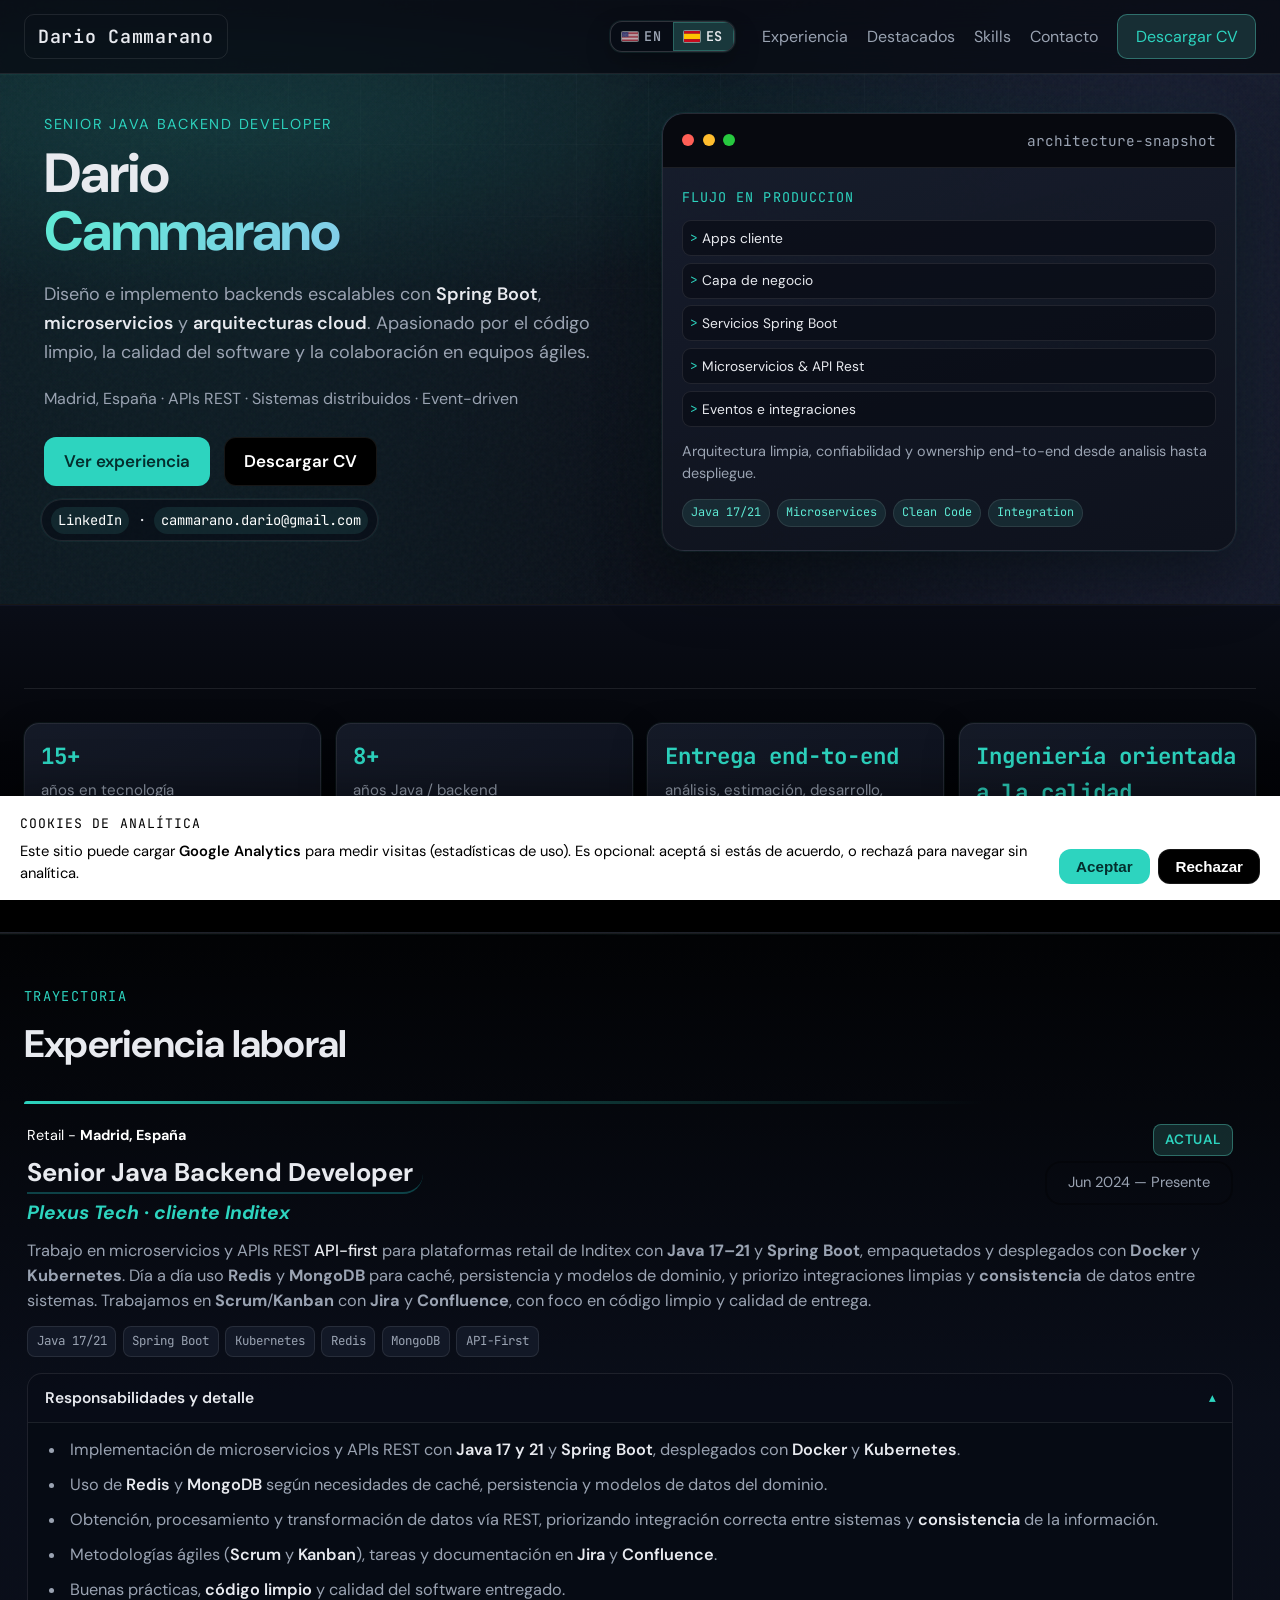
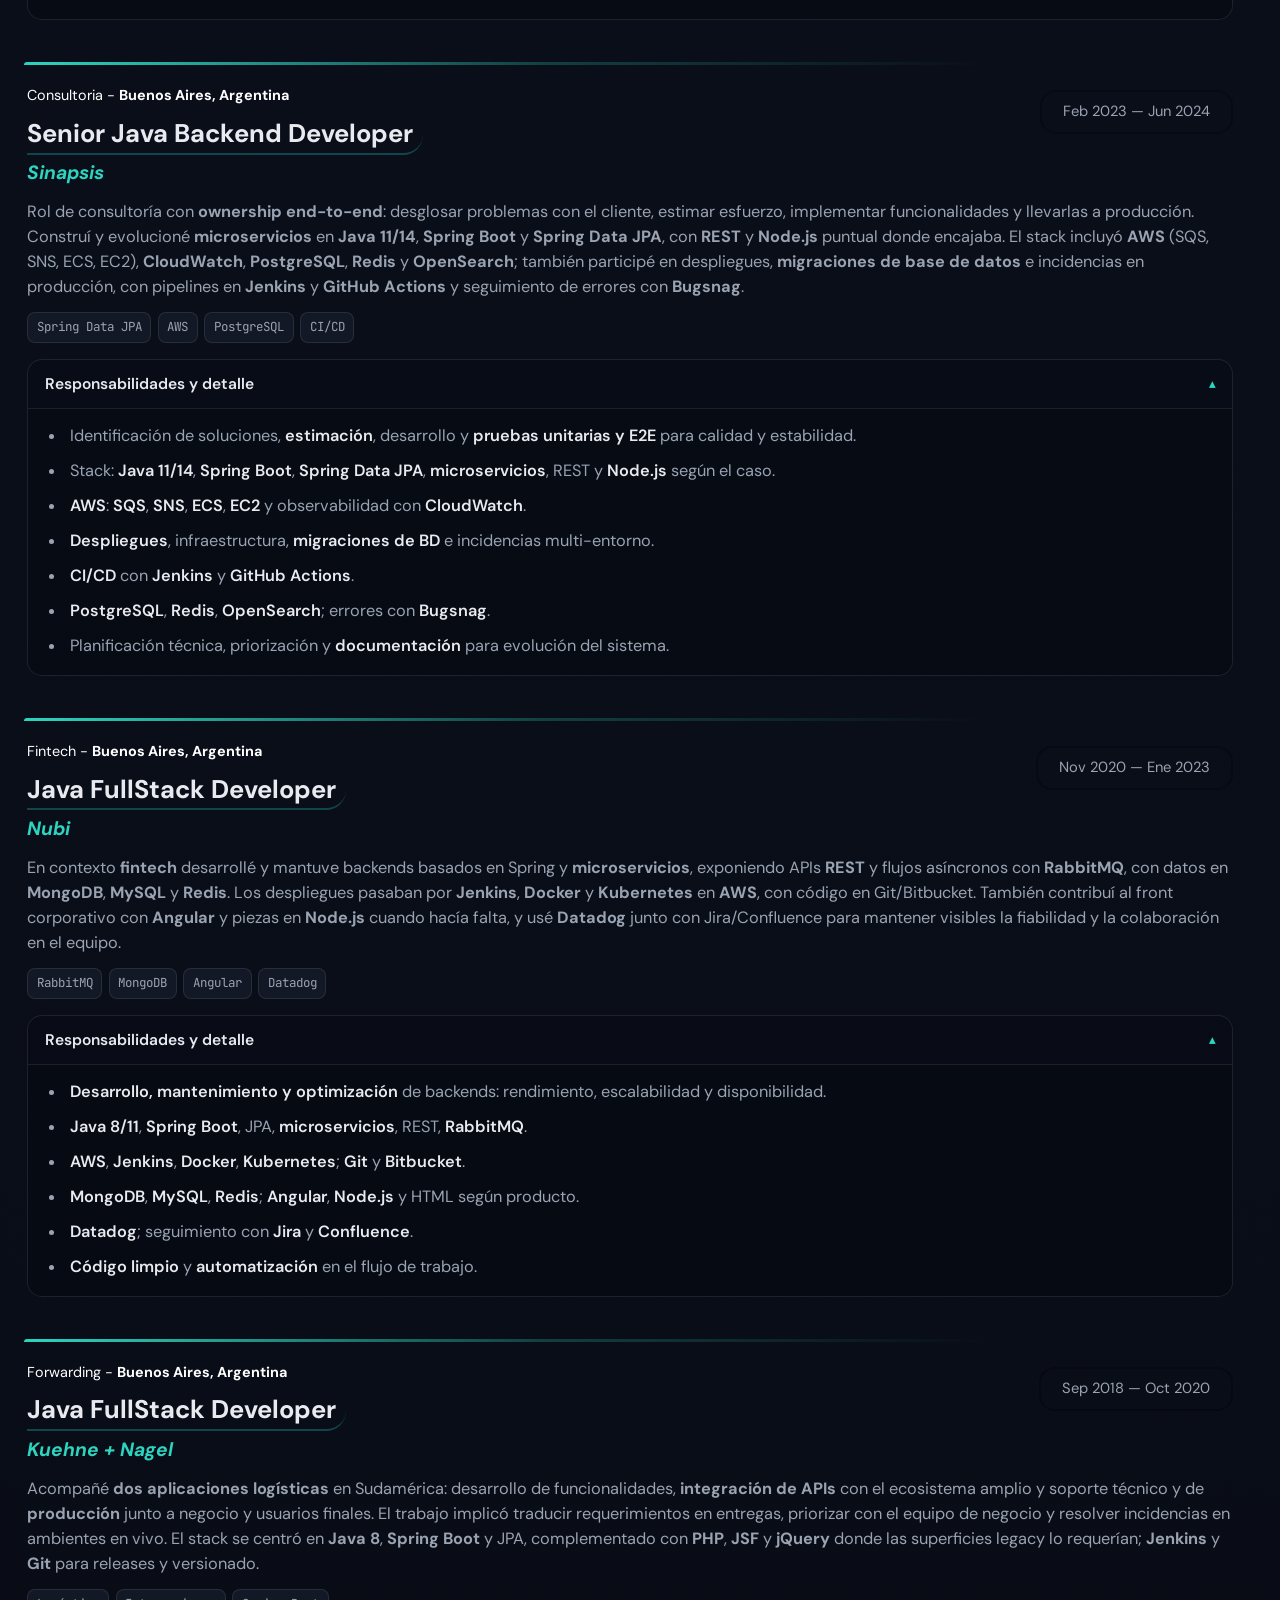
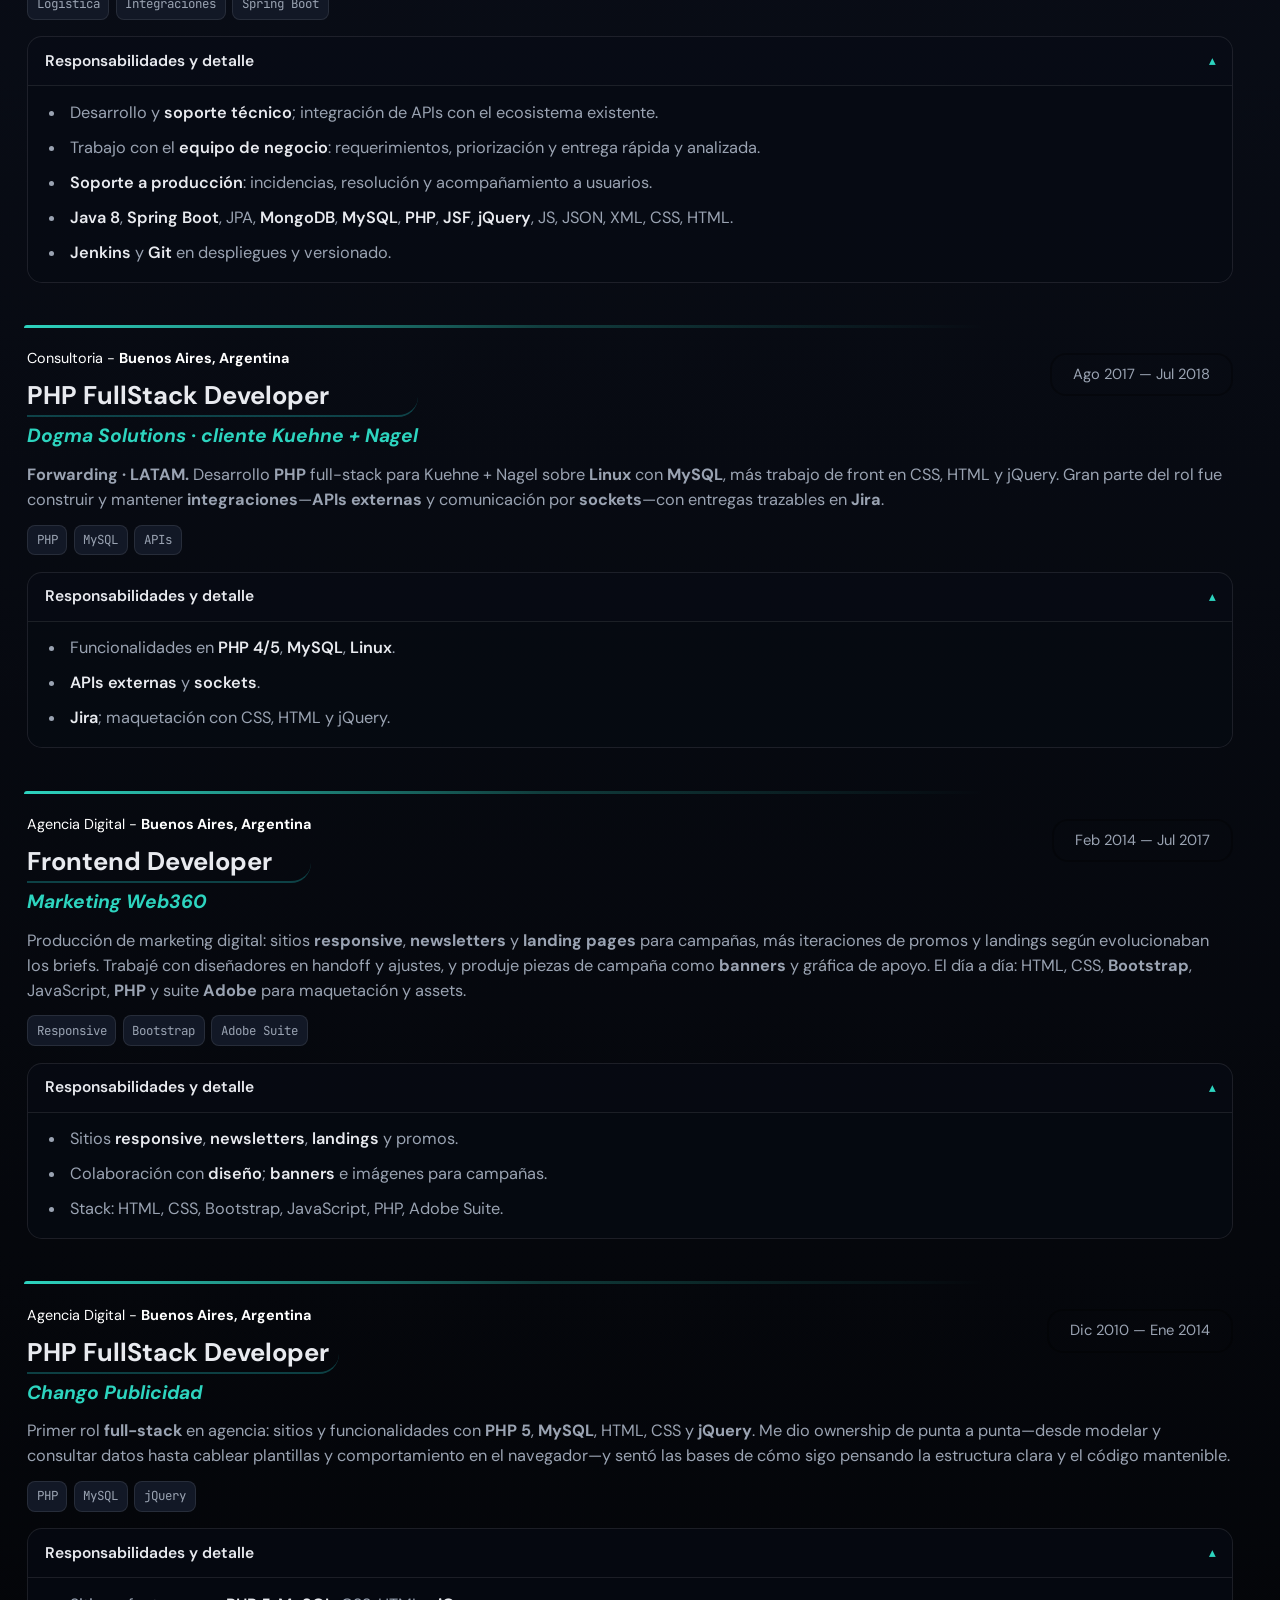
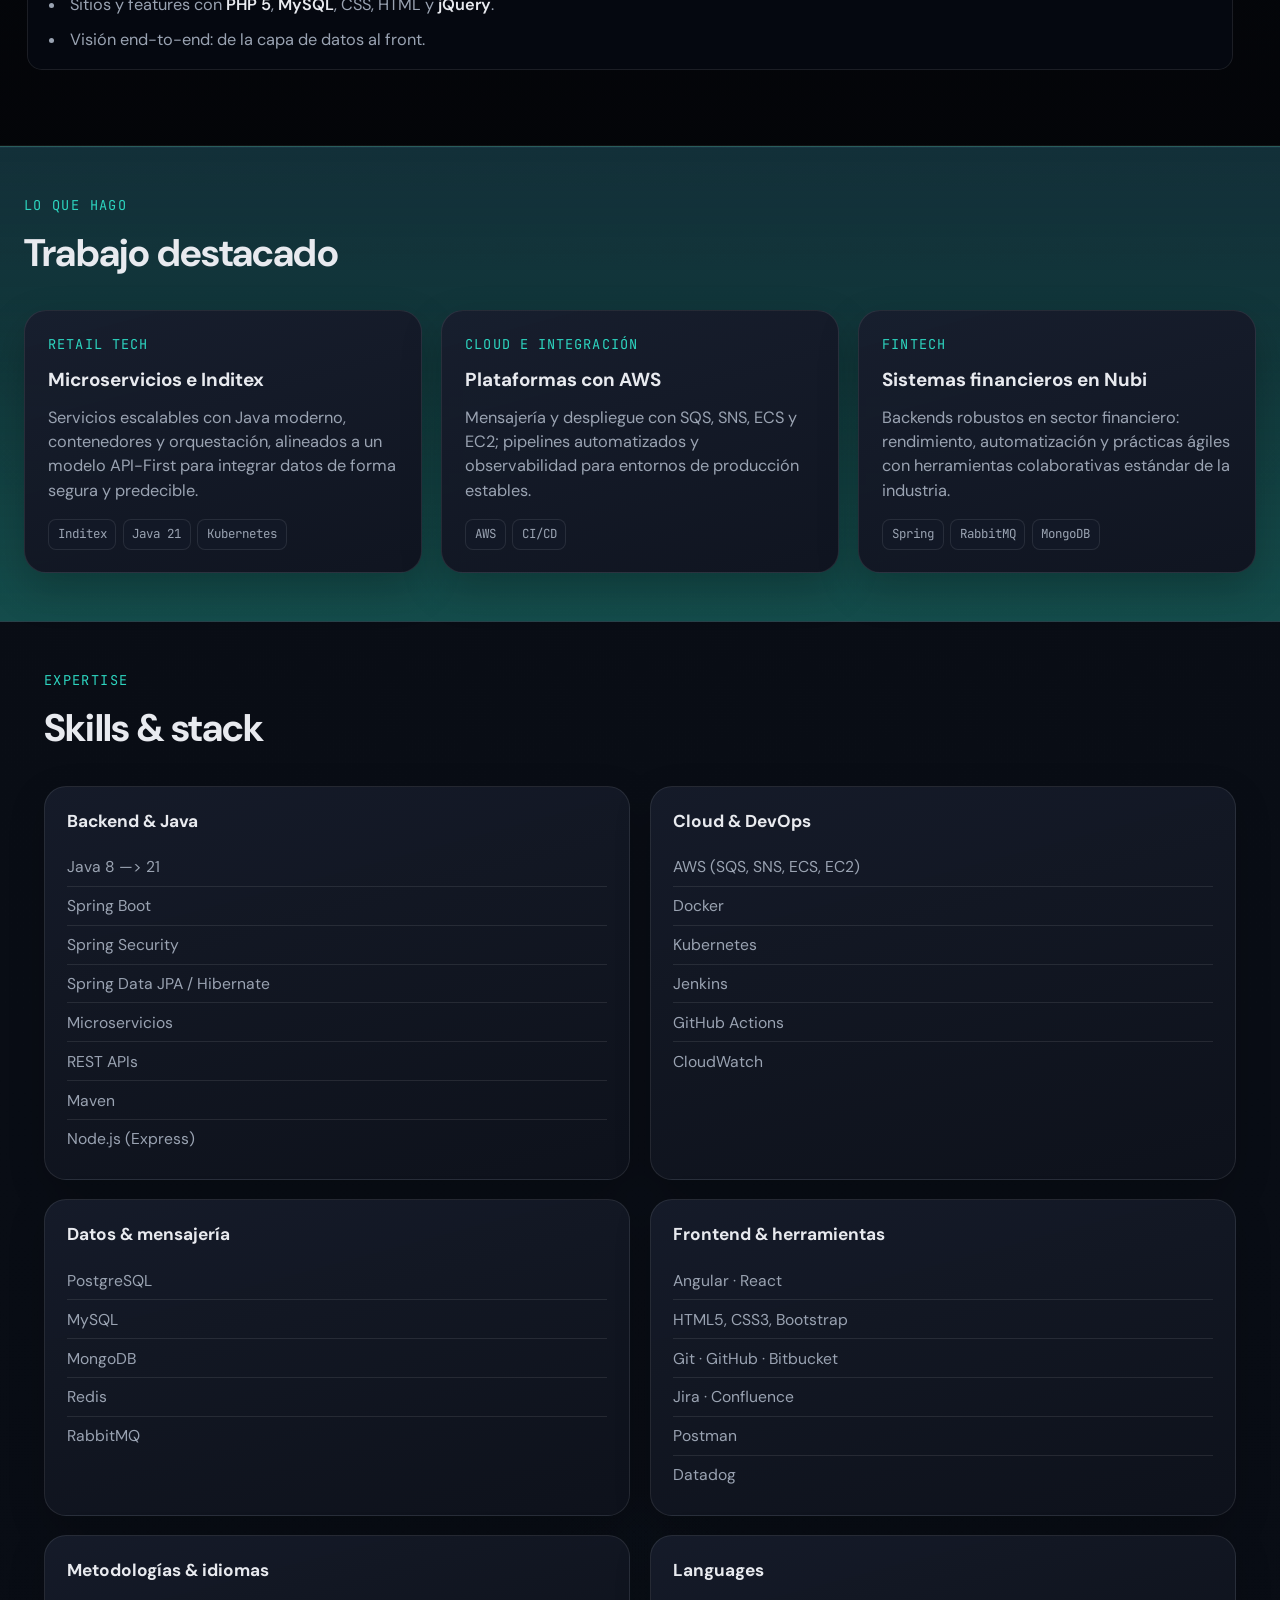
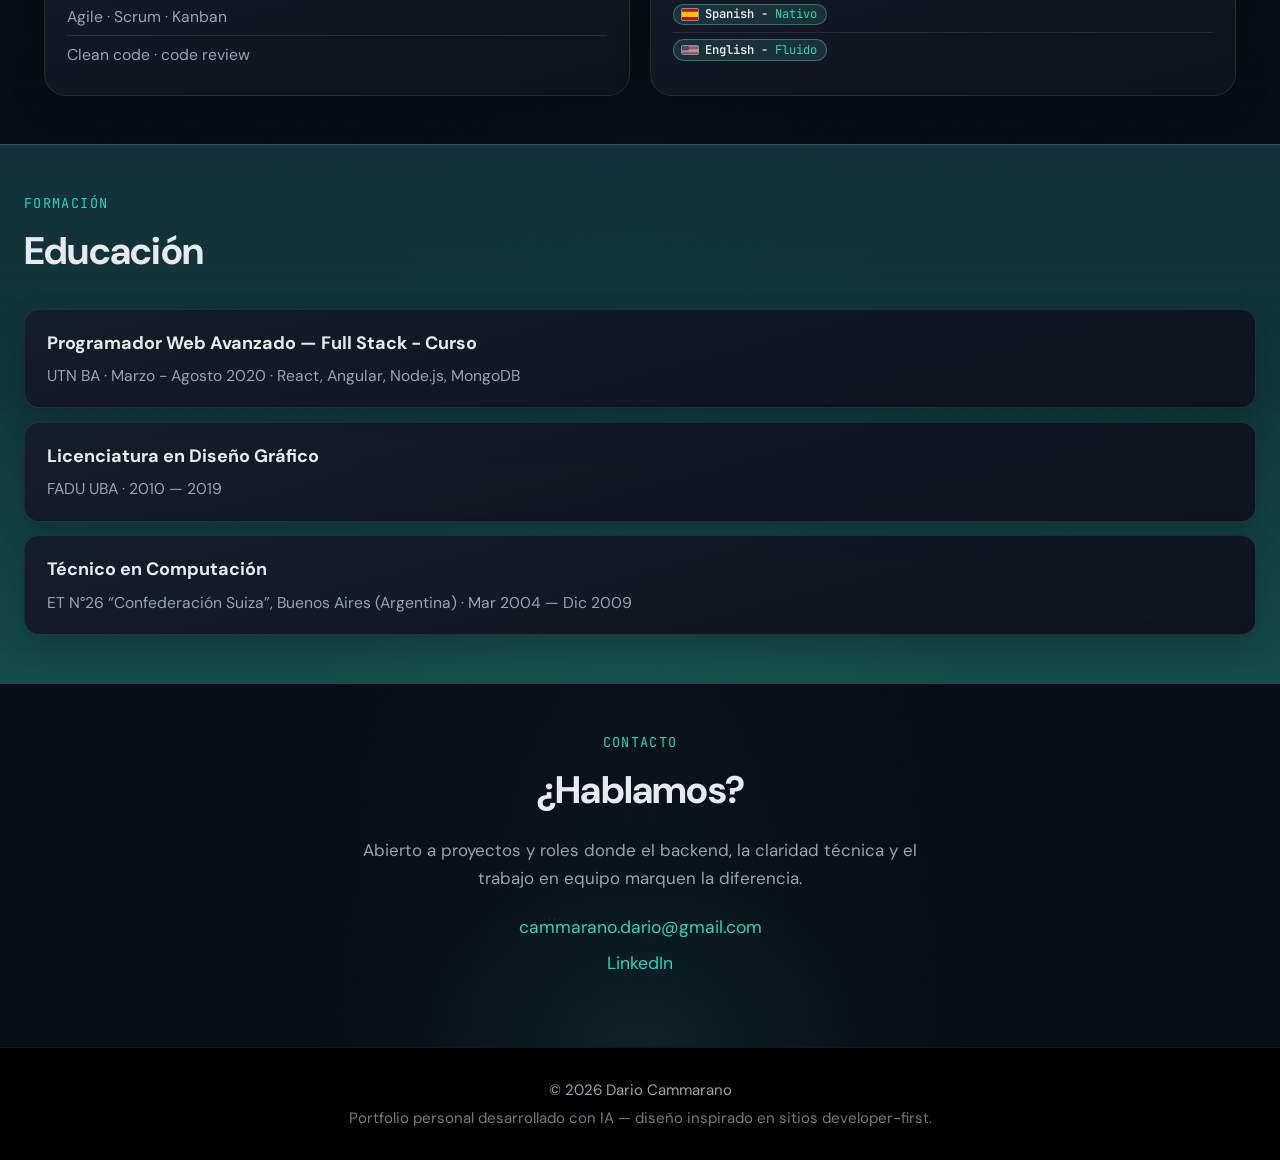
==== commit 7d1f1d70: "added analytics" ====
--- a/es/index.html
+++ b/es/index.html
@@ -72,7 +72,7 @@
             </div>
             <p class="hero-contact-inline">
               <a
-                href="https://www.linkedin.com/in/dario-cammarano-72912721/"
+                href="https://www.linkedin.com/in/dario-cammarano"
                 target="_blank"
                 rel="noopener noreferrer"
                 >LinkedIn</a
@@ -667,7 +667,7 @@
           </li>
           <li>
             <a
-              href="https://www.linkedin.com/in/dario-cammarano-72912721/"
+              href="https://www.linkedin.com/in/dario-cammarano"
               target="_blank"
               rel="noopener noreferrer"
               >LinkedIn</a
@@ -684,6 +684,28 @@
       </p>
     </footer>
 
+    <div
+      id="cookie-consent"
+      class="cookie-consent"
+      role="region"
+      aria-label="Consentimiento de cookies"
+      hidden
+    >
+      <div class="cookie-consent-inner">
+        <div class="cookie-consent-copy">
+          <p class="cookie-consent-title">Cookies de analítica</p>
+          <p class="cookie-consent-text">
+            Este sitio puede cargar <strong>Google Analytics</strong> para medir visitas (estadísticas
+            de uso). Es opcional: aceptá si estás de acuerdo, o rechazá para navegar sin analítica.
+          </p>
+        </div>
+        <div class="cookie-consent-actions">
+          <button type="button" class="btn btn-primary js-cookie-accept">Aceptar</button>
+          <button type="button" class="btn btn-ghost js-cookie-reject">Rechazar</button>
+        </div>
+      </div>
+    </div>
+
     <script src="../script.js"></script>
   </body>
 </html>
--- a/styles.css
+++ b/styles.css
@@ -394,9 +394,9 @@
 }
 
 .btn-ghost {
-  background: transparent;
+  background: #000000;
   border-color: var(--border);
-  color: var(--text);
+  color: #ffffff;
 }
 
 .btn-ghost:hover {
@@ -1157,3 +1157,70 @@
     display: flex;
   }
 }
+
+/* Cookie consent (GDPR-friendly: GA loads only after accept) */
+.cookie-consent {
+  position: fixed;
+  z-index: 100;
+  left: 0;
+  right: 0;
+  bottom: 0;
+  padding: 1rem 1.25rem;
+  padding-bottom: max(1rem, env(safe-area-inset-bottom));
+  background: rgb(255, 255, 255);
+  backdrop-filter: blur(14px) saturate(1.1);
+  border-top: 1px solid var(--border);
+  box-shadow: 0 -12px 40px rgba(0, 0, 0, 0.35);
+}
+
+.cookie-consent[hidden] {
+  display: none !important;
+}
+
+.cookie-consent-inner {
+  max-width: var(--max);
+  margin: 0 auto;
+  display: flex;
+  flex-wrap: wrap;
+  align-items: flex-end;
+  justify-content: space-between;
+  gap: 1rem 1.5rem;
+}
+
+.cookie-consent-copy {
+  flex: 1 1 16rem;
+  min-width: 0;
+}
+
+.cookie-consent-title {
+  margin: 0 0 0.35rem;
+  font-family: var(--font-mono);
+  font-size: 0.82rem;
+  text-transform: uppercase;
+  letter-spacing: 0.08em;
+  color: #000;
+}
+
+.cookie-consent-text {
+  margin: 0;
+  font-size: 0.92rem;
+  line-height: 1.5;
+  color: #000;
+}
+
+.cookie-consent-text strong {
+  color: #000;
+  font-weight: 600;
+}
+
+.cookie-consent-actions {
+  display: flex;
+  flex-wrap: wrap;
+  gap: 0.55rem;
+  flex-shrink: 0;
+}
+
+.cookie-consent-actions .btn {
+  font-size: 0.95rem;
+  padding: 0.5rem 1rem;
+}
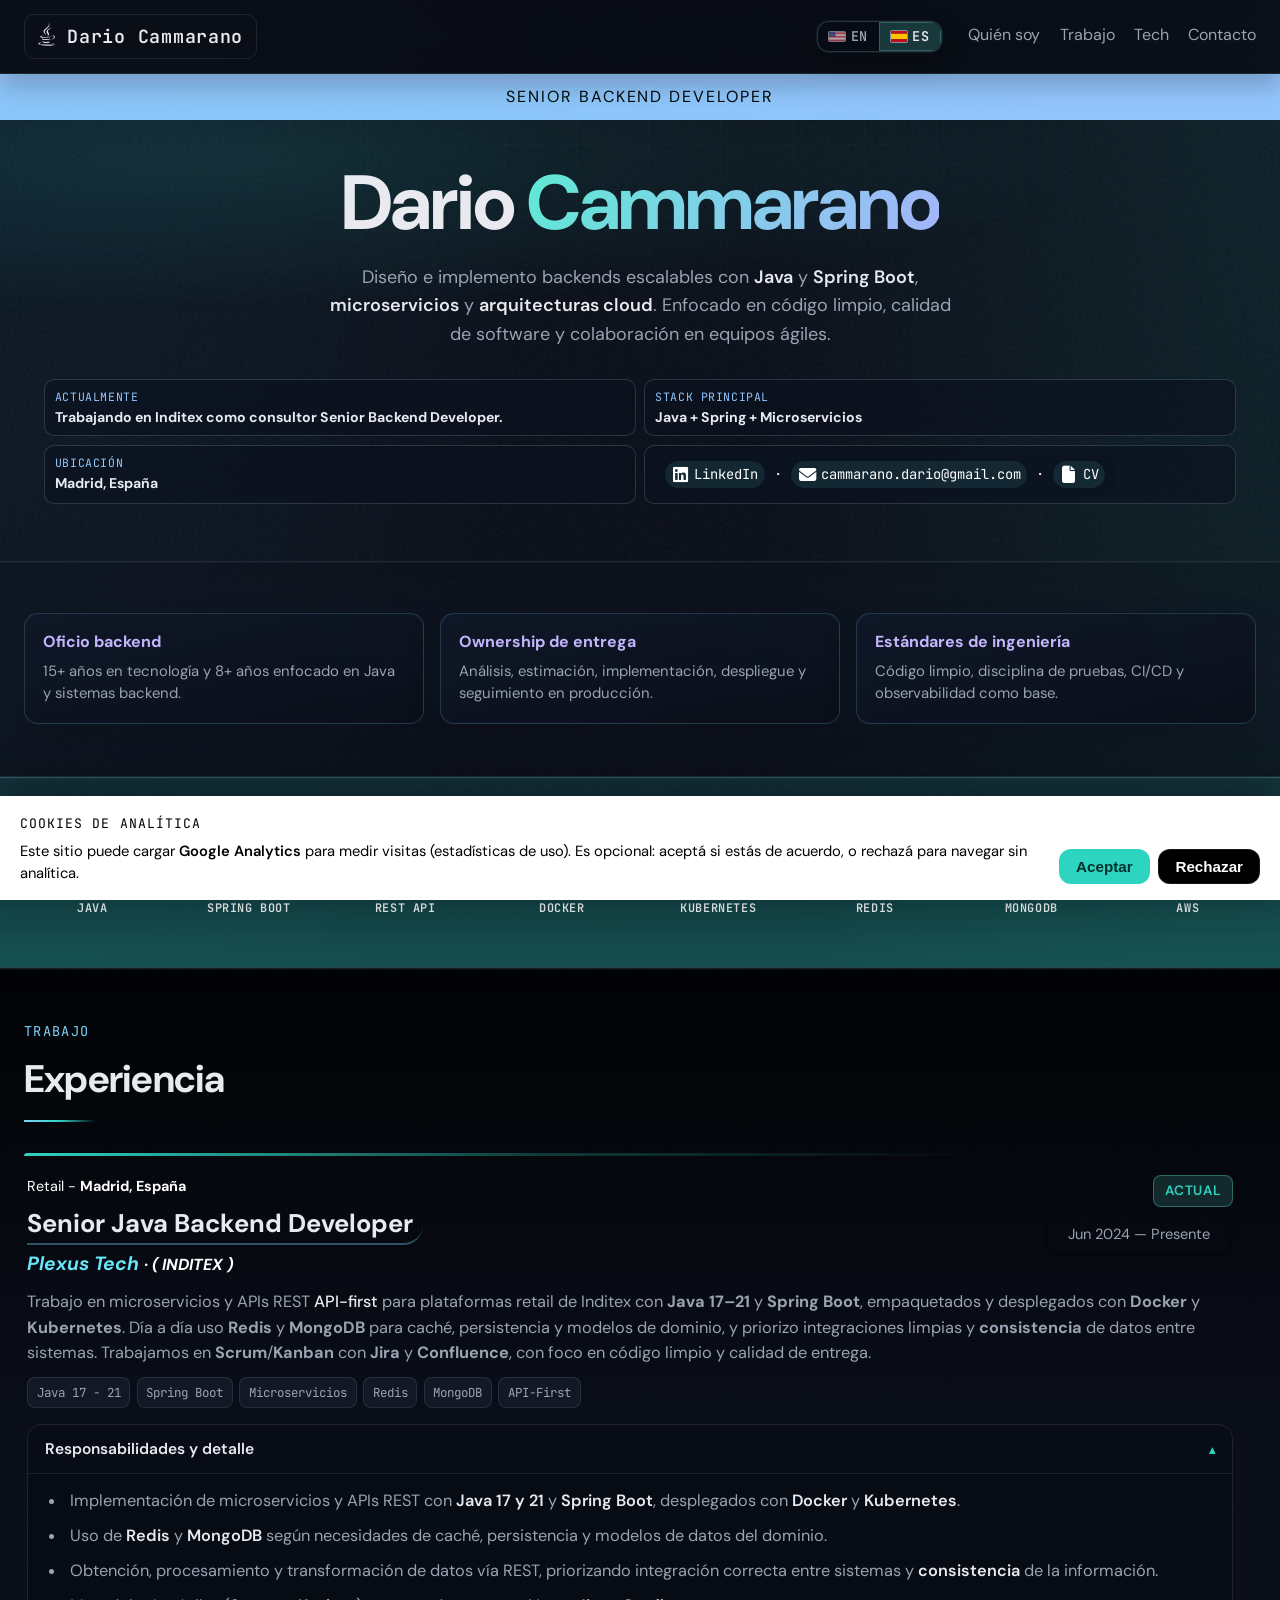
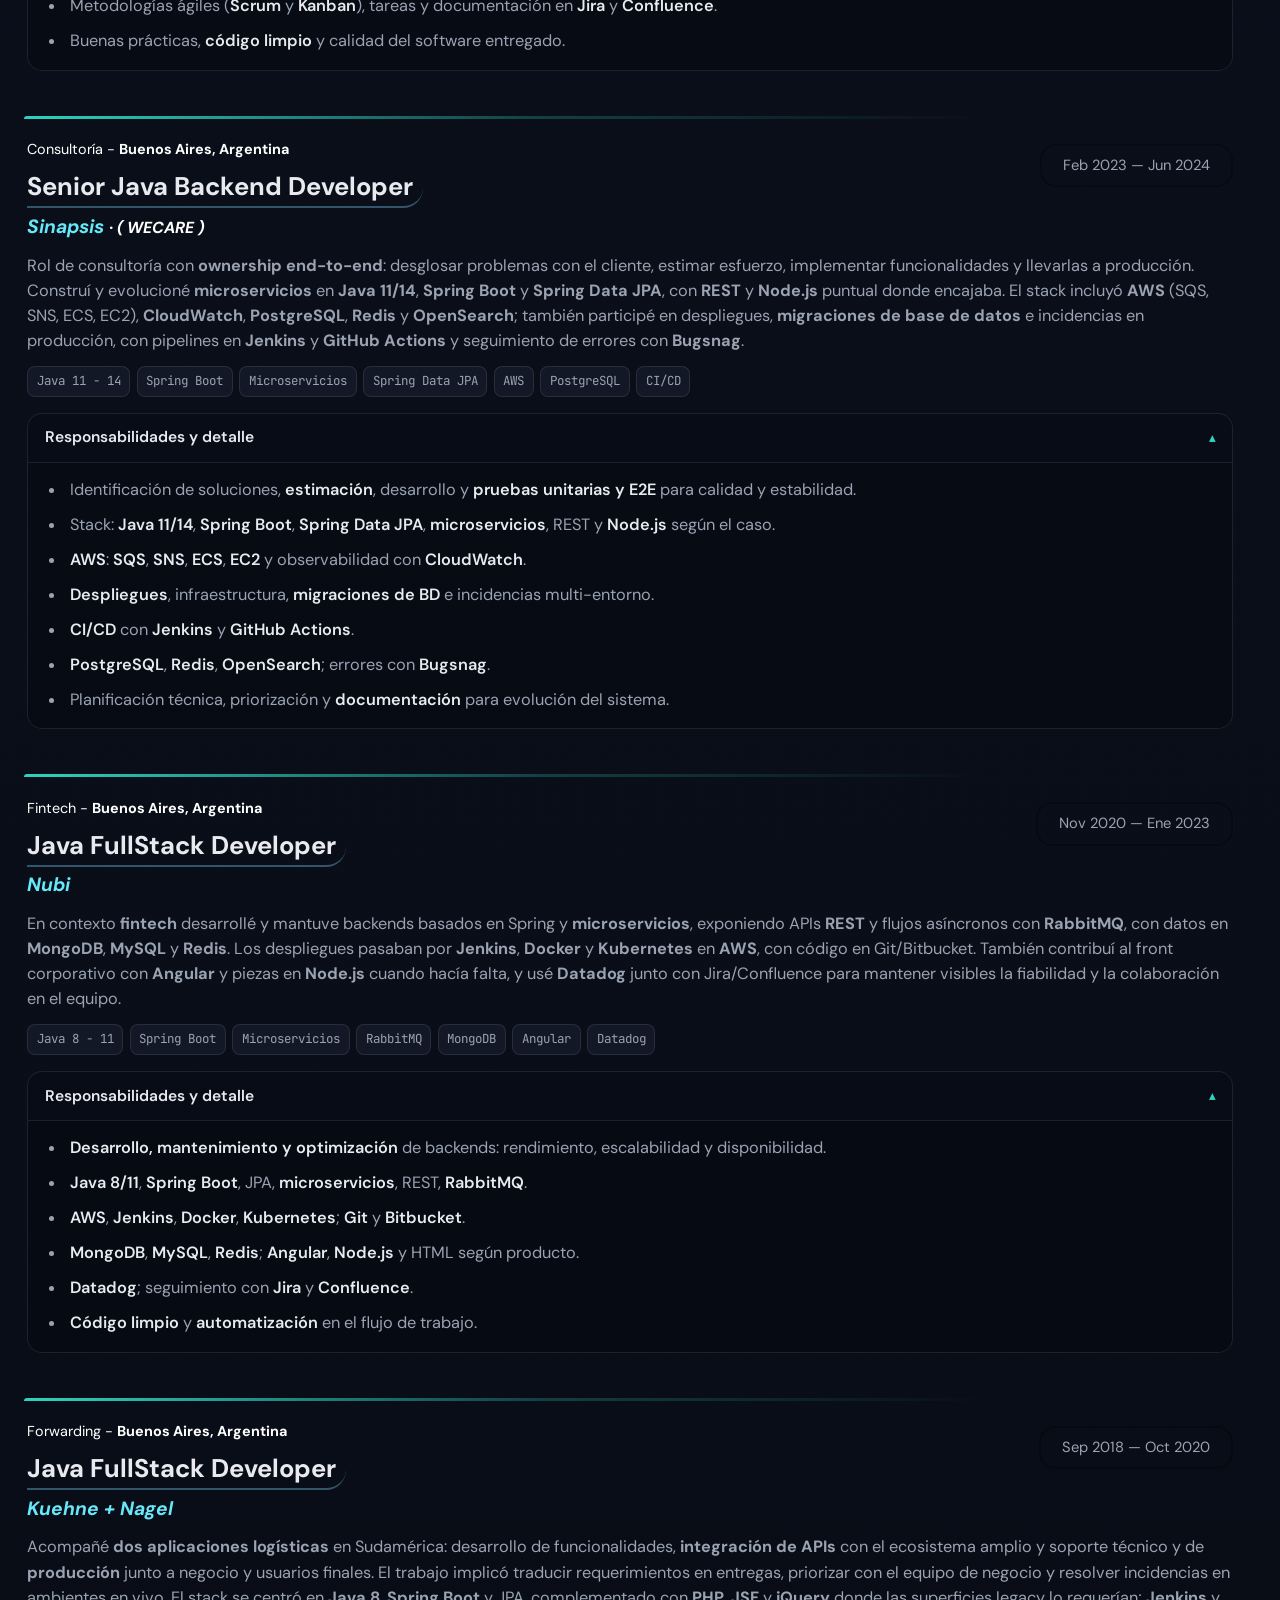
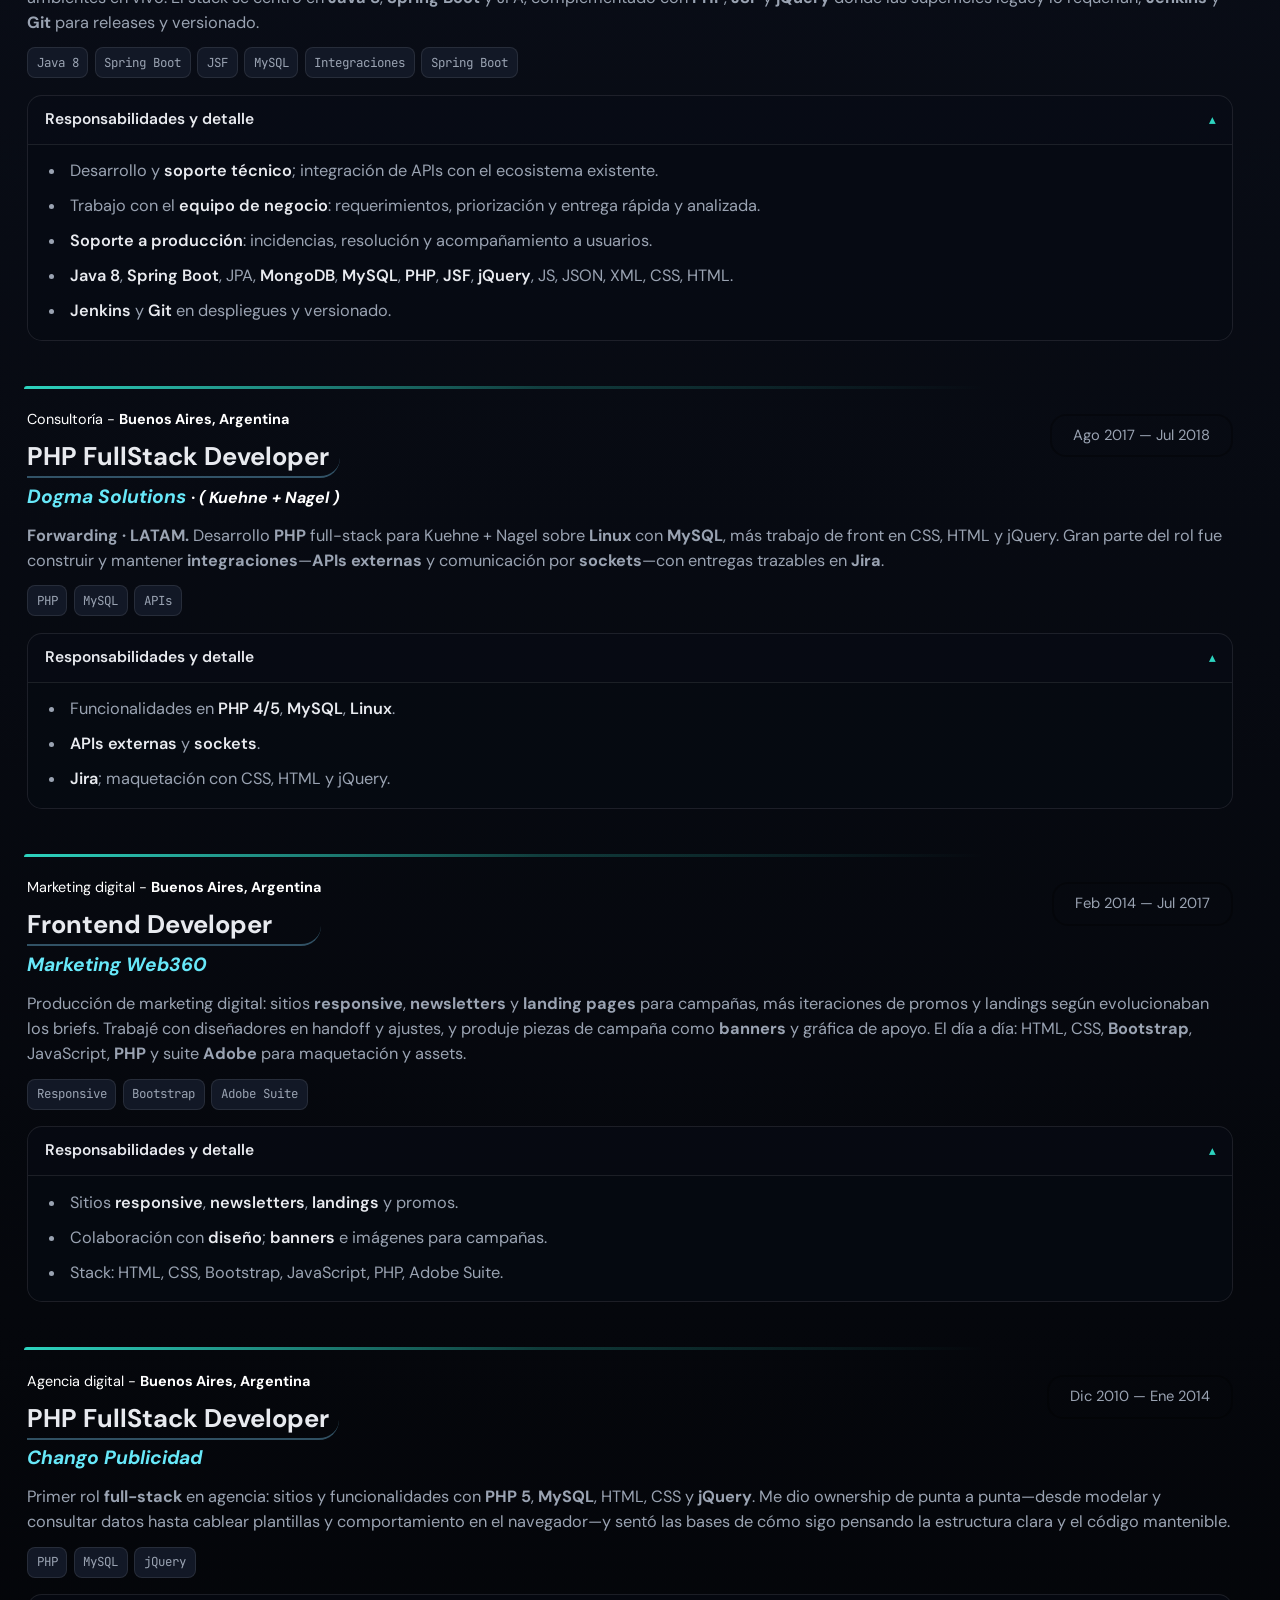
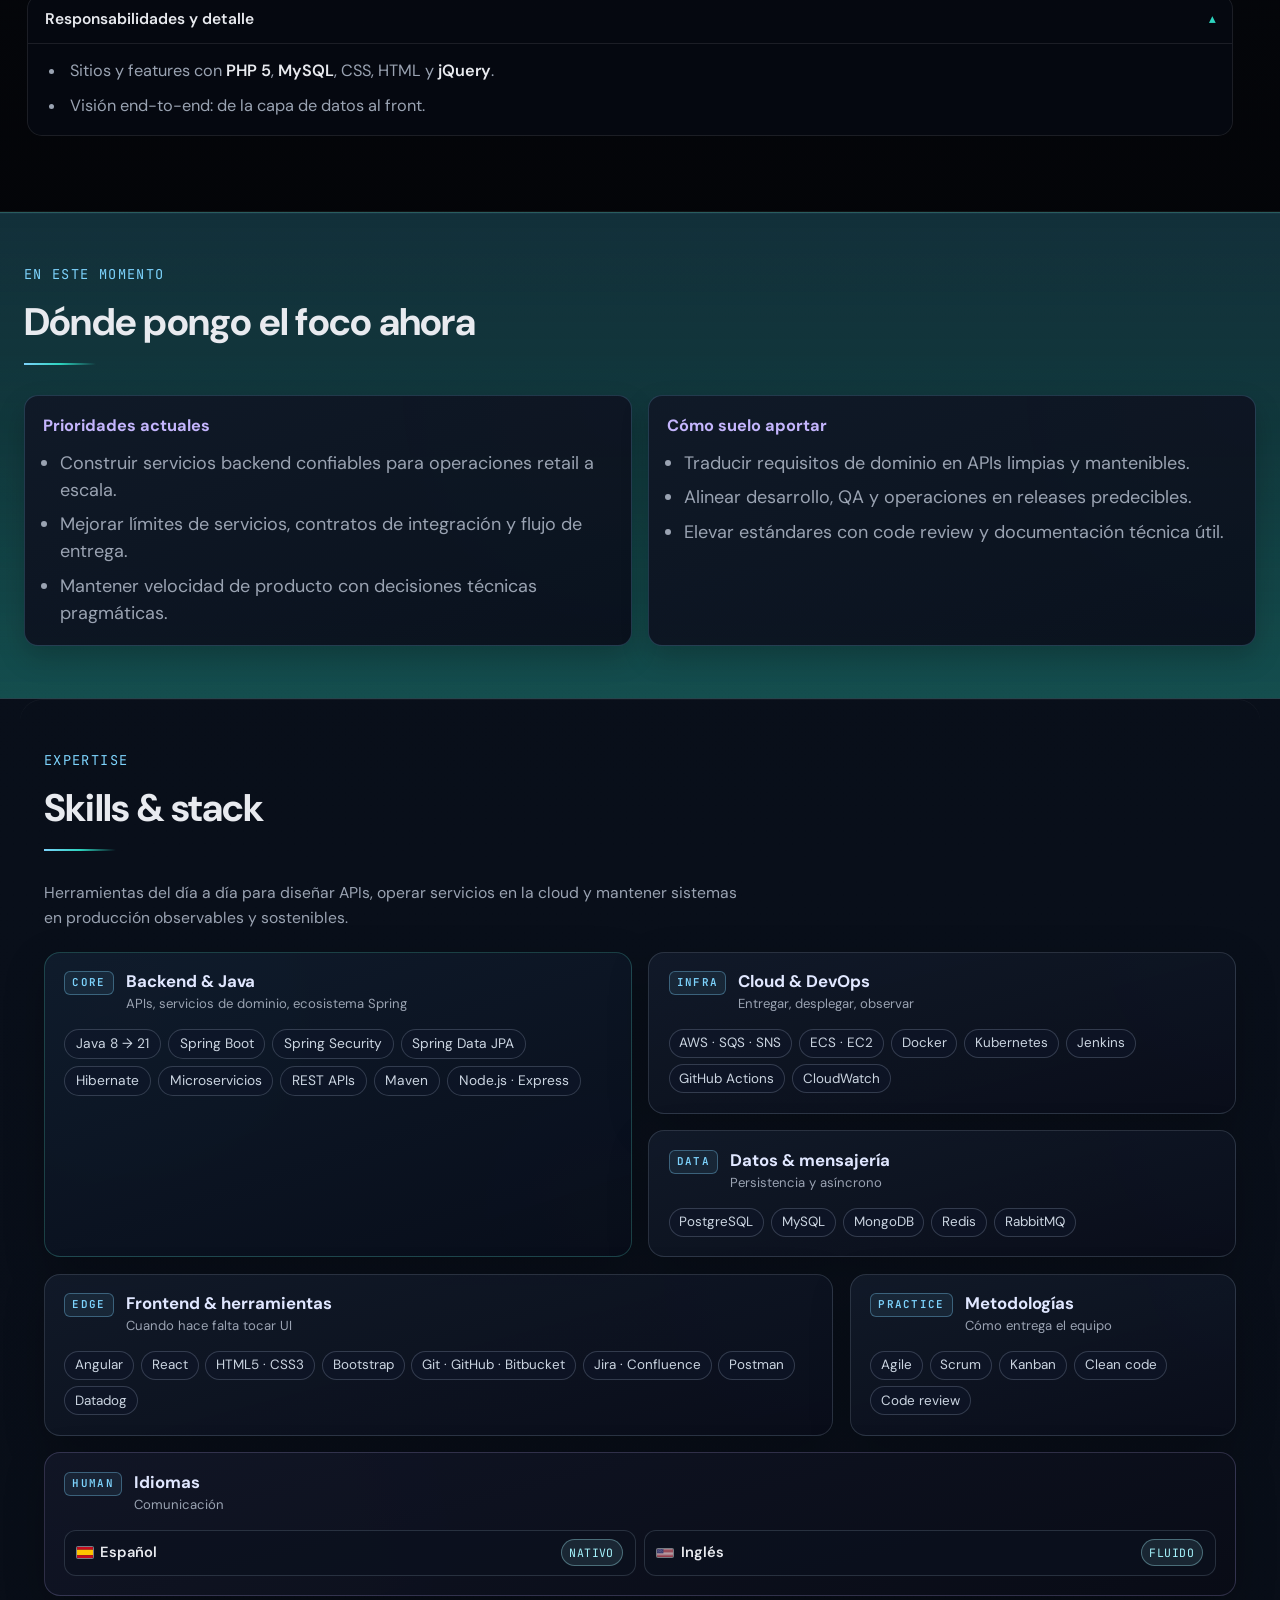
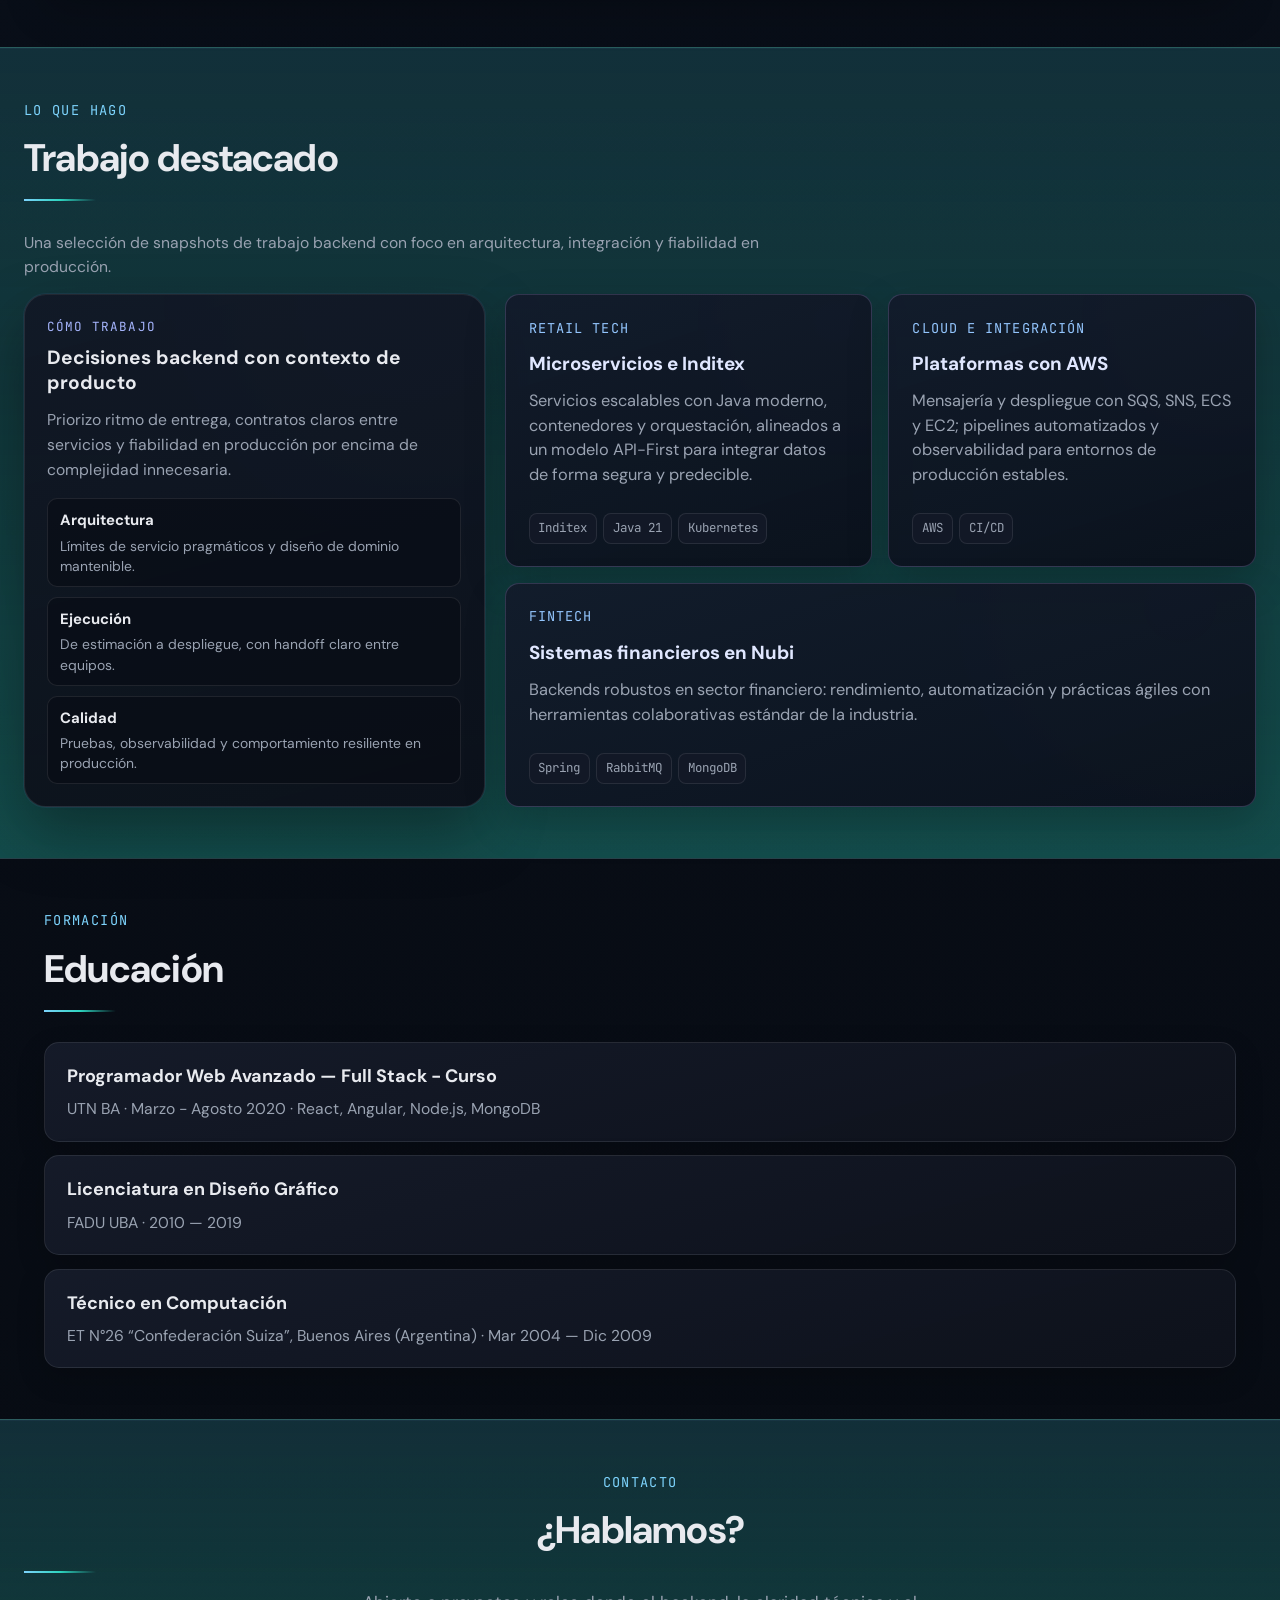
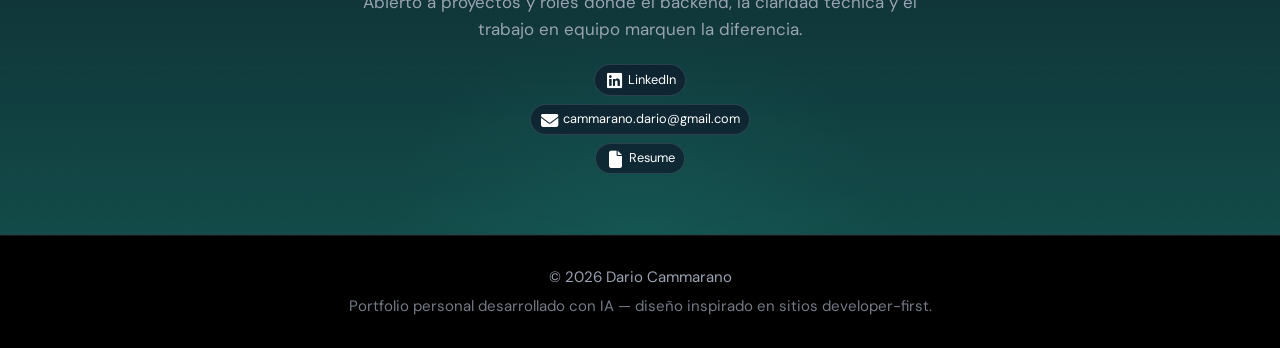
==== commit 8da5892f: "updated" ====
--- a/es/index.html
+++ b/es/index.html
@@ -8,6 +8,7 @@
       content="Dario Cammarano — Senior Java Backend Developer. Microservicios, Spring Boot, APIs REST y arquitecturas cloud."
     />
     <title>Dario Cammarano — Senior Java Backend Developer</title>
+    <link rel="icon" href="../assets/favicon.svg" type="image/svg+xml" sizes="any" />
     <link rel="canonical" href="./" />
     <link rel="alternate" hreflang="en" href="../" />
     <link rel="alternate" hreflang="es" href="./" />
@@ -18,12 +19,18 @@
       href="https://fonts.googleapis.com/css2?family=DM+Sans:ital,opsz,wght@0,9..40,400;0,9..40,500;0,9..40,600;0,9..40,700;1,9..40,400&family=JetBrains+Mono:wght@400;500;600&display=swap"
       rel="stylesheet"
     />
+    <link
+      rel="stylesheet"
+      href="https://cdnjs.cloudflare.com/ajax/libs/font-awesome/6.7.2/css/all.min.css"
+      crossorigin="anonymous"
+      referrerpolicy="no-referrer"
+    />
     <link rel="stylesheet" href="../styles.css" />
   </head>
   <body>
     <div class="noise" aria-hidden="true"></div>
     <header class="header">
-      <a class="logo" href="#">Dario Cammarano</a>
+      <a class="logo" href="#"><i class="fa-brands fa-java fa-logo"></i> Dario Cammarano</a>
       <div class="header-tools">
         <nav class="lang-switch" aria-label="Idioma">
           <a href="../" class="lang-btn" lang="en">
@@ -36,11 +43,10 @@
           </a>
         </nav>
         <nav class="nav">
-          <a href="#experiencia">Experiencia</a>
-          <a href="#destacados">Destacados</a>
-          <a href="#skills">Skills</a>
+          <a href="#">Quién soy</a>
+          <a href="#experiencia">Trabajo</a>
+          <a href="#skills">Tech</a>
           <a href="#contacto">Contacto</a>
-          <a class="nav-cta" href="../assets/cv_es.pdf" download>Descargar CV</a>
         </nav>
       </div>
       <button type="button" class="nav-toggle" aria-label="Abrir menú">
@@ -49,92 +55,149 @@
     </header>
 
     <main>
+      <p class="eyebrow">Senior Backend Developer</p>
       <section class="hero" id="inicio">
         <div class="hero-grid">
           <div class="hero-copy">
-            <p class="eyebrow">Senior Java Backend Developer</p>
             <h1>
-              <span class="name-line">Dario</span>
-              <span class="name-line accent">Cammarano</span>
+              <span>Dario</span>
+              <span class="accent">Cammarano</span>
             </h1>
             <p class="hero-lead">
-              Diseño e implemento backends escalables con
+              Diseño e implemento backends escalables con <strong>Java</strong> y
               <strong>Spring Boot</strong>, <strong>microservicios</strong> y
-              <strong>arquitecturas cloud</strong>. Apasionado por el código limpio, la calidad del
-              software y la colaboración en equipos ágiles.
-            </p>
-            <p class="hero-meta">
-              Madrid, España · APIs REST · Sistemas distribuidos · Event-driven
-            </p>
-            <div class="hero-actions">
-              <a class="btn btn-primary" href="#experiencia">Ver experiencia</a>
-              <a class="btn btn-ghost" href="../assets/cv_es.pdf" download>Descargar CV</a>
-            </div>
+              <strong>arquitecturas cloud</strong>. Enfocado en código limpio, calidad de software y
+              colaboración en equipos ágiles.
+            </p>
+            <div class="current-snapshot" aria-label="Estado actual">
+              <div class="snapshot-item">
+                <span>Actualmente</span>
+                <strong>Trabajando en Inditex como consultor Senior Backend Developer.</strong>
+              </div>
+              <div class="snapshot-item">
+                <span>Stack principal</span>
+                <strong>Java + Spring + Microservicios</strong>
+              </div>
+              <div class="snapshot-item">
+                <span>Ubicación</span>
+                <strong>Madrid, España</strong>
+              </div>
+              <div class="snapshot-item">
             <p class="hero-contact-inline">
               <a
+                class="link-with-icon"
                 href="https://www.linkedin.com/in/dario-cammarano"
                 target="_blank"
                 rel="noopener noreferrer"
+                ><span class="contact-icon" aria-hidden="true"
+                  ><i class="fa-brands fa-linkedin contact-logo"></i></span
                 >LinkedIn</a
               >
-              · <a href="mailto:cammarano.dario@gmail.com">cammarano.dario@gmail.com</a>
-            </p>
+              ·
+              <a class="link-with-icon" href="mailto:cammarano.dario@gmail.com"
+                ><span class="contact-icon" aria-hidden="true"
+                  ><i class="fa-solid fa-envelope contact-logo"></i></span
+                >cammarano.dario@gmail.com</a
+              >
+              ·
+              <a
+                class="link-with-icon"
+                href="../assets/cv_es.pdf"
+                download
+                target="_blank"
+                rel="noopener noreferrer"
+                ><span class="contact-icon" aria-hidden="true"
+                  ><i class="fa-solid fa-file contact-logo"></i></span
+                >CV</a
+              >
+            </p>
+              </div>
+            </div>
           </div>
 
-          <aside class="terminal" aria-label="Snapshot de arquitectura backend">
-            <div class="terminal-bar">
-              <span class="dot red"></span>
-              <span class="dot yellow"></span>
-              <span class="dot green"></span>
-              <span class="terminal-title">architecture-snapshot</span>
-            </div>
-            <div class="terminal-body architecture-card">
-              <p class="architecture-title">Flujo en produccion</p>
-              <ul class="architecture-flow">
-                <li>Apps cliente</li>
-                <li>Capa de negocio</li>
-                <li>Servicios Spring Boot</li>
-                <li>Microservicios &amp; API Rest</li>
-                <li>Eventos e integraciones</li>
-              </ul>
-              <p class="architecture-note">
-                Arquitectura limpia, confiabilidad y ownership end-to-end desde analisis hasta despliegue.
-              </p>
-              <ul class="architecture-tags">
-                <li>Java 17/21</li>
-                <li>Microservices</li>
-                <li>Clean Code</li>
-                <li>Integration</li>
-              </ul>
-            </div>
-          </aside>
         </div>
 
       </section>
       
       
-      <section class="section section-alt" id="stats" style="background-color: #000000;">
-        <div>
-          <ul class="stats">
-            <li>
-              <strong>15+</strong><span>años en tecnología</span>
-            </li>
-            <li>
-              <strong>8+</strong><span>años Java / backend</span>
-            </li>
-            <li>
-              <strong>Entrega end-to-end</strong><span>análisis, estimación, desarrollo, despliegue</span>
-            </li>
-            <li>
-              <strong>Ingeniería orientada a la calidad</strong><span>código limpio, pruebas, CI/CD, observabilidad</span>
-            </li>
-          </ul>
+      <section class="section section-alt" id="stats">
+        <div class="value-grid">
+          <article class="value-card">
+            <h3>Oficio backend</h3>
+            <p>15+ años en tecnología y 8+ años enfocado en Java y sistemas backend.</p>
+          </article>
+          <article class="value-card">
+            <h3>Ownership de entrega</h3>
+            <p>Análisis, estimación, implementación, despliegue y seguimiento en producción.</p>
+          </article>
+          <article class="value-card">
+            <h3>Estándares de ingeniería</h3>
+            <p>Código limpio, disciplina de pruebas, CI/CD y observabilidad como base.</p>
+          </article>
         </div>
       </section>
 
+      <section class="section section-alt main-stack" id="stack" aria-labelledby="stack-title">
+        <ul class="main-stack-grid" role="list">
+          <li class="main-stack-item">
+            <span class="main-stack-icon" aria-hidden="true"><i class="fa-brands fa-java"></i></span>
+            <span class="main-stack-name">Java</span>
+          </li>
+          <li class="main-stack-item">
+            <span class="main-stack-icon" aria-hidden="true"><i class="fa-solid fa-leaf"></i></span>
+            <span class="main-stack-name">Spring Boot</span>
+          </li>
+          <li class="main-stack-item">
+            <span class="main-stack-icon" aria-hidden="true">
+              <svg class="main-stack-svg" xmlns="http://www.w3.org/2000/svg" viewBox="0 0 1024 1024" focusable="false" aria-hidden="true">
+                <path
+                  fill="currentColor"
+                  d="M917.7 148.8l-42.4-42.4c-1.6-1.6-3.6-2.3-5.7-2.3s-4.1.8-5.7 2.3l-76.1 76.1a199.27 199.27 0 0 0-112.1-34.3c-51.2 0-102.4 19.5-141.5 58.6L432.3 308.7a8.03 8.03 0 0 0 0 11.3L704 591.7c1.6 1.6 3.6 2.3 5.7 2.3 2 0 4.1-.8 5.7-2.3l101.9-101.9c68.9-69 77-175.7 24.3-253.5l76.1-76.1c3.1-3.2 3.1-8.3 0-11.4zM769.1 441.7l-59.4 59.4-186.8-186.8 59.4-59.4c24.9-24.9 58.1-38.7 93.4-38.7 35.3 0 68.4 13.7 93.4 38.7 24.9 24.9 38.7 58.1 38.7 93.4 0 35.3-13.8 68.4-38.7 93.4zm-190.2 105a8.03 8.03 0 0 0-11.3 0L501 613.3 410.7 523l66.7-66.7c3.1-3.1 3.1-8.2 0-11.3L441 408.6a8.03 8.03 0 0 0-11.3 0L363 475.3l-43-43a7.85 7.85 0 0 0-5.7-2.3c-2 0-4.1.8-5.7 2.3L206.8 534.2c-68.9 69-77 175.7-24.3 253.5l-76.1 76.1a8.03 8.03 0 0 0 0 11.3l42.4 42.4c1.6 1.6 3.6 2.3 5.7 2.3s4.1-.8 5.7-2.3l76.1-76.1c33.7 22.9 72.9 34.3 112.1 34.3 51.2 0 102.4-19.5 141.5-58.6l101.9-101.9c3.1-3.1 3.1-8.2 0-11.3l-43-43 66.7-66.7c3.1-3.1 3.1-8.2 0-11.3l-36.6-36.2zM441.7 769.1a131.32 131.32 0 0 1-93.4 38.7c-35.3 0-68.4-13.7-93.4-38.7a131.32 131.32 0 0 1-38.7-93.4c0-35.3 13.7-68.4 38.7-93.4l59.4-59.4 186.8 186.8-59.4 59.4z"
+                />
+              </svg>
+            </span>
+            <span class="main-stack-name">REST API</span>
+          </li>
+          <li class="main-stack-item">
+            <span class="main-stack-icon" aria-hidden="true"><i class="fa-brands fa-docker"></i></span>
+            <span class="main-stack-name">Docker</span>
+          </li>
+          <li class="main-stack-item">
+            <span class="main-stack-icon" aria-hidden="true">
+              <svg class="main-stack-svg" xmlns="http://www.w3.org/2000/svg" viewBox="0 0 24 24" focusable="false" aria-hidden="true">
+                <path
+                  fill="currentColor"
+                  d="M10.204 14.35l.007.01-.999 2.413a5.171 5.171 0 0 1-2.075-2.597l2.578-.437.004.005a.44.44 0 0 1 .484.606zm-.833-2.129a.44.44 0 0 0 .173-.756l.002-.011L7.585 9.7a5.143 5.143 0 0 0-.73 3.255l2.514-.725.002-.009zm1.145-1.98a.44.44 0 0 0 .699-.337l.01-.005.15-2.62a5.144 5.144 0 0 0-3.01 1.442l2.147 1.523.004-.002zm.76 2.75l.723.349.722-.347.18-.78-.5-.623h-.804l-.5.623.179.779zm1.5-3.095a.44.44 0 0 0 .7.336l.008.003 2.134-1.513a5.188 5.188 0 0 0-2.992-1.442l.148 2.615.002.001zm10.876 5.97l-5.773 7.181a1.6 1.6 0 0 1-1.248.594l-9.261.003a1.6 1.6 0 0 1-1.247-.596l-5.776-7.18a1.583 1.583 0 0 1-.307-1.34L2.1 5.573c.108-.47.425-.864.863-1.073L11.305.513a1.606 1.606 0 0 1 1.385 0l8.345 3.985c.438.209.755.604.863 1.073l2.062 8.955c.108.47-.005.963-.308 1.34zm-3.289-2.057c-.042-.01-.103-.026-.145-.034-.174-.033-.315-.025-.479-.038-.35-.037-.638-.067-.895-.148-.105-.04-.18-.165-.216-.216l-.201-.059a6.45 6.45 0 0 0-.105-2.332 6.465 6.465 0 0 0-.936-2.163c.052-.047.15-.133.177-.159.008-.09.001-.183.094-.282.197-.185.444-.338.743-.522.142-.084.273-.137.415-.242.032-.024.076-.062.11-.089.24-.191.295-.52.123-.736-.172-.216-.506-.236-.745-.045-.034.027-.08.062-.111.088-.134.116-.217.23-.33.35-.246.25-.45.458-.673.609-.097.056-.239.037-.303.033l-.19.135a6.545 6.545 0 0 0-4.146-2.003l-.012-.223c-.065-.062-.143-.115-.163-.25-.022-.268.015-.557.057-.905.023-.163.061-.298.068-.475.001-.04-.001-.099-.001-.142 0-.306-.224-.555-.5-.555-.275 0-.499.249-.499.555l.001.014c0 .041-.002.092 0 .128.006.177.044.312.067.475.042.348.078.637.056.906a.545.545 0 0 1-.162.258l-.012.211a6.424 6.424 0 0 0-4.166 2.003 8.373 8.373 0 0 1-.18-.128c-.09.012-.18.04-.297-.029-.223-.15-.427-.358-.673-.608-.113-.12-.195-.234-.329-.349-.03-.026-.077-.062-.111-.088a.594.594 0 0 0-.348-.132.481.481 0 0 0-.398.176c-.172.216-.117.546.123.737l.007.005.104.083c.142.105.272.159.414.242.299.185.546.338.743.522.076.082.09.226.1.288l.16.143a6.462 6.462 0 0 0-1.02 4.506l-.208.06c-.055.072-.133.184-.215.217-.257.081-.546.11-.895.147-.164.014-.305.006-.48.039-.037.007-.09.02-.133.03l-.004.002-.007.002c-.295.071-.484.342-.423.608.061.267.349.429.645.365l.007-.001.01-.003.129-.029c.17-.046.294-.113.448-.172.33-.118.604-.217.87-.256.112-.009.23.069.288.101l.217-.037a6.5 6.5 0 0 0 2.88 3.596l-.09.218c.033.084.069.199.044.282-.097.252-.263.517-.452.813-.091.136-.185.242-.268.399-.02.037-.045.095-.064.134-.128.275-.034.591.213.71.248.12.556-.007.69-.282v-.002c.02-.039.046-.09.062-.127.07-.162.094-.301.144-.458.132-.332.205-.68.387-.897.05-.06.13-.082.215-.105l.113-.205a6.453 6.453 0 0 0 4.609.012l.106.192c.086.028.18.042.256.155.136.232.229.507.342.84.05.156.074.295.145.457.016.037.043.09.062.129.133.276.442.402.69.282.247-.118.341-.435.213-.71-.02-.039-.045-.096-.065-.134-.083-.156-.177-.261-.268-.398-.19-.296-.346-.541-.443-.793-.04-.13.007-.21.038-.294-.018-.022-.059-.144-.083-.202a6.499 6.499 0 0 0 2.88-3.622c.064.01.176.03.213.038.075-.05.144-.114.28-.104.266.039.54.138.87.256.154.06.277.128.448.173.036.01.088.019.13.028l.009.003.007.001c.297.064.584-.098.645-.365.06-.266-.128-.537-.423-.608zM16.4 9.701l-1.95 1.746v.005a.44.44 0 0 0 .173.757l.003.01 2.526.728a5.199 5.199 0 0 0-.108-1.674A5.208 5.208 0 0 0 16.4 9.7zm-4.013 5.325a.437.437 0 0 0-.404-.232.44.44 0 0 0-.372.233h-.002l-1.268 2.292a5.164 5.164 0 0 0 3.326.003l-1.27-2.296h-.01zm1.888-1.293a.44.44 0 0 0-.27.036.44.44 0 0 0-.214.572l-.003.004 1.01 2.438a5.15 5.15 0 0 0 2.081-2.615l-2.6-.44-.004.005z"
+                />
+              </svg>
+            </span>
+            <span class="main-stack-name">Kubernetes</span>
+          </li>
+          <li class="main-stack-item">
+            <span class="main-stack-icon" aria-hidden="true">
+              <svg class="main-stack-svg" xmlns="http://www.w3.org/2000/svg" viewBox="0 0 24 24" focusable="false" aria-hidden="true">
+                <path
+                  fill="currentColor"
+                  d="M10.5 2.661l.54.997-1.797.644 2.409.218.748 1.246.467-1.121 2.077-.208-1.61-.613.426-1.017-1.578.519zm6.905 2.077L13.76 6.182l3.292 1.298.353-.146 3.293-1.298zm-10.51.312a2.97 1.153 0 0 0-2.97 1.152 2.97 1.153 0 0 0 2.97 1.153 2.97 1.153 0 0 0 2.97-1.153 2.97 1.153 0 0 0-2.97-1.152zM24 6.805s-8.983 4.278-10.395 4.953c-1.226.561-1.901.561-3.261.094C8.318 11.022 0 7.241 0 7.241v1.038c0 .24.332.499.966.8 1.277.613 8.34 3.677 9.45 4.206 1.112.53 1.9.54 3.313-.197 1.412-.738 8.049-3.905 9.326-4.57.654-.342.945-.602.945-.84zm-10.042.602L8.39 8.26l3.884 1.61zM24 10.637s-8.983 4.279-10.395 4.954c-1.226.56-1.901.56-3.261.093C8.318 14.854 0 11.074 0 11.074v1.038c0 .238.332.498.966.8 1.277.612 8.34 3.676 9.45 4.205 1.112.53 1.9.54 3.313-.197 1.412-.737 8.049-3.905 9.326-4.57.654-.332.945-.602.945-.84zm0 3.842l-10.395 4.954c-1.226.56-1.901.56-3.261.094C8.318 18.696 0 14.916 0 14.916v1.038c0 .239.332.499.966.8 1.277.613 8.34 3.676 9.45 4.206 1.112.53 1.9.54 3.313-.198 1.412-.737 8.049-3.904 9.326-4.569.654-.343.945-.613.945-.841z"
+                />
+              </svg>
+            </span>
+            <span class="main-stack-name">Redis</span>
+          </li>
+          <li class="main-stack-item">
+            <span class="main-stack-icon" aria-hidden="true"><i class="fa-solid fa-database"></i></span>
+            <span class="main-stack-name">MongoDB</span>
+          </li>
+          <li class="main-stack-item">
+            <span class="main-stack-icon" aria-hidden="true"><i class="fa-brands fa-aws"></i></span>
+            <span class="main-stack-name">AWS</span>
+          </li>
+        </ul>
+      </section>
+
       <section class="section" id="experiencia">
-        <p class="section-label">Trayectoria</p>
-        <h2 class="section-title">Experiencia laboral</h2>
+        <p class="section-label">Trabajo</p>
+        <h2 class="section-title">Experiencia</h2>
 
         <div class="timeline">
           <article class="job">
@@ -142,7 +205,7 @@
               <div>
                 <h6 class="job-company-location">Retail - <b>Madrid, España</b></h6>
                 <h3>Senior Java Backend Developer</h3>
-                <p class="job-company">Plexus Tech · cliente Inditex</p>
+                <p class="job-company">Plexus Tech <small> · ( INDITEX )</small></p>
               </div>
               <div class="job-meta">
                 <span class="badge badge-current">Actual</span>
@@ -160,9 +223,9 @@
               de entrega.
             </p>
             <ul class="tags">
-              <li>Java 17/21</li>
+              <li>Java 17 - 21</li>
               <li>Spring Boot</li>
-              <li>Kubernetes</li>
+              <li>Microservicios</li>
               <li>Redis</li>
               <li>MongoDB</li>
               <li>API-First</li>
@@ -201,9 +264,9 @@
           <article class="job">
             <header class="job-head">
               <div>
-                <h6 class="job-company-location">Consultoria - <b>Buenos Aires, Argentina</b></h6>
+                <h6 class="job-company-location">Consultoría - <b>Buenos Aires, Argentina</b></h6>
                 <h3>Senior Java Backend Developer</h3>
-                <p class="job-company">Sinapsis</p>
+                <p class="job-company">Sinapsis <small> · ( WECARE )</small></p>
               </div>
               <div class="job-meta">
                 <time datetime="2023-02">Feb 2023 — Jun 2024</time>
@@ -222,6 +285,9 @@
               <strong>GitHub Actions</strong> y seguimiento de errores con <strong>Bugsnag</strong>.
             </p>
             <ul class="tags">
+              <li>Java 11 - 14</li>
+              <li>Spring Boot</li>
+              <li>Microservicios</li>
               <li>Spring Data JPA</li>
               <li>AWS</li>
               <li>PostgreSQL</li>
@@ -289,6 +355,9 @@
               fiabilidad y la colaboración en el equipo.
             </p>
             <ul class="tags">
+              <li>Java 8 - 11</li>
+              <li>Spring Boot</li>
+              <li>Microservicios</li>
               <li>RabbitMQ</li>
               <li>MongoDB</li>
               <li>Angular</li>
@@ -350,7 +419,10 @@
               releases y versionado.
             </p>
             <ul class="tags">
-              <li>Logística</li>
+              <li>Java 8</li>
+              <li>Spring Boot</li>
+              <li>JSF</li>
+              <li>MySQL</li>
               <li>Integraciones</li>
               <li>Spring Boot</li>
             </ul>
@@ -386,9 +458,11 @@
           <article class="job">
             <header class="job-head">
               <div>
-                <h6 class="job-company-location">Consultoria - <b>Buenos Aires, Argentina</b></h6>
+                <h6 class="job-company-location">Consultoría - <b>Buenos Aires, Argentina</b></h6>
                 <h3>PHP FullStack Developer</h3>
-                <p class="job-company">Dogma Solutions · cliente Kuehne + Nagel</p>
+                <p class="job-company">
+                  Dogma Solutions <small> · ( Kuehne + Nagel ) </small>
+                </p>
               </div>
               <div class="job-meta">
                 <time datetime="2017-08">Ago 2017 — Jul 2018</time>
@@ -428,7 +502,7 @@
           <article class="job">
             <header class="job-head">
               <div>
-                <h6 class="job-company-location">Agencia Digital - <b>Buenos Aires, Argentina</b></h6>
+                <h6 class="job-company-location">Marketing digital - <b>Buenos Aires, Argentina</b></h6>
                 <h3>Frontend Developer</h3>
                 <p class="job-company">Marketing Web360</p>
               </div>
@@ -472,7 +546,7 @@
           <article class="job">
             <header class="job-head">
               <div>
-                <h6 class="job-company-location">Agencia Digital - <b>Buenos Aires, Argentina</b></h6>
+                <h6 class="job-company-location">Agencia digital - <b>Buenos Aires, Argentina</b></h6>
                 <h3>PHP FullStack Developer</h3>
                 <p class="job-company">Chango Publicidad</p>
               </div>
@@ -510,10 +584,187 @@
         </div>
       </section>
 
+      <section class="section section-alt" id="now">
+        <p class="section-label">En este momento</p>
+        <h2 class="section-title">Dónde pongo el foco ahora</h2>
+        <div class="now-grid">
+          <article class="now-card">
+            <h3>Prioridades actuales</h3>
+            <ul class="now-list">
+              <li>Construir servicios backend confiables para operaciones retail a escala.</li>
+              <li>Mejorar límites de servicios, contratos de integración y flujo de entrega.</li>
+              <li>Mantener velocidad de producto con decisiones técnicas pragmáticas.</li>
+            </ul>
+          </article>
+          <article class="now-card">
+            <h3>Cómo suelo aportar</h3>
+            <ul class="now-list">
+              <li>Traducir requisitos de dominio en APIs limpias y mantenibles.</li>
+              <li>Alinear desarrollo, QA y operaciones en releases predecibles.</li>
+              <li>Elevar estándares con code review y documentación técnica útil.</li>
+            </ul>
+          </article>
+        </div>
+      </section>
+
+      <section class="section section-skills" id="skills">
+        <p class="section-label">Expertise</p>
+        <h2 class="section-title">Skills &amp; stack</h2>
+        <p class="skills-lede">
+          Herramientas del día a día para diseñar APIs, operar servicios en la cloud y mantener
+          sistemas en producción observables y sostenibles.
+        </p>
+        <div class="skills-layout">
+          <article class="skill-panel skill-panel-featured">
+            <header class="skill-panel-head">
+              <span class="skill-panel-eyebrow">Core</span>
+              <div class="skill-panel-titles">
+                <h3 id="skill-cat-backend">Backend &amp; Java</h3>
+                <p class="skill-panel-sub">APIs, servicios de dominio, ecosistema Spring</p>
+              </div>
+            </header>
+            <ul class="skill-chips" aria-labelledby="skill-cat-backend">
+              <li>Java 8 → 21</li>
+              <li>Spring Boot</li>
+              <li>Spring Security</li>
+              <li>Spring Data JPA</li>
+              <li>Hibernate</li>
+              <li>Microservicios</li>
+              <li>REST APIs</li>
+              <li>Maven</li>
+              <li>Node.js · Express</li>
+            </ul>
+          </article>
+          <article class="skill-panel">
+            <header class="skill-panel-head">
+              <span class="skill-panel-eyebrow">Infra</span>
+              <div class="skill-panel-titles">
+                <h3 id="skill-cat-cloud">Cloud &amp; DevOps</h3>
+                <p class="skill-panel-sub">Entregar, desplegar, observar</p>
+              </div>
+            </header>
+            <ul class="skill-chips" aria-labelledby="skill-cat-cloud">
+              <li>AWS · SQS · SNS</li>
+              <li>ECS · EC2</li>
+              <li>Docker</li>
+              <li>Kubernetes</li>
+              <li>Jenkins</li>
+              <li>GitHub Actions</li>
+              <li>CloudWatch</li>
+            </ul>
+          </article>
+          <article class="skill-panel">
+            <header class="skill-panel-head">
+              <span class="skill-panel-eyebrow">Data</span>
+              <div class="skill-panel-titles">
+                <h3 id="skill-cat-data">Datos &amp; mensajería</h3>
+                <p class="skill-panel-sub">Persistencia y asíncrono</p>
+              </div>
+            </header>
+            <ul class="skill-chips" aria-labelledby="skill-cat-data">
+              <li>PostgreSQL</li>
+              <li>MySQL</li>
+              <li>MongoDB</li>
+              <li>Redis</li>
+              <li>RabbitMQ</li>
+            </ul>
+          </article>
+          <article class="skill-panel">
+            <header class="skill-panel-head">
+              <span class="skill-panel-eyebrow">Edge</span>
+              <div class="skill-panel-titles">
+                <h3 id="skill-cat-fe">Frontend &amp; herramientas</h3>
+                <p class="skill-panel-sub">Cuando hace falta tocar UI</p>
+              </div>
+            </header>
+            <ul class="skill-chips" aria-labelledby="skill-cat-fe">
+              <li>Angular</li>
+              <li>React</li>
+              <li>HTML5 · CSS3</li>
+              <li>Bootstrap</li>
+              <li>Git · GitHub · Bitbucket</li>
+              <li>Jira · Confluence</li>
+              <li>Postman</li>
+              <li>Datadog</li>
+            </ul>
+          </article>
+          <article class="skill-panel skill-panel-compact">
+            <header class="skill-panel-head">
+              <span class="skill-panel-eyebrow">Practice</span>
+              <div class="skill-panel-titles">
+                <h3 id="skill-cat-method">Metodologías</h3>
+                <p class="skill-panel-sub">Cómo entrega el equipo</p>
+              </div>
+            </header>
+            <ul class="skill-chips" aria-labelledby="skill-cat-method">
+              <li>Agile</li>
+              <li>Scrum</li>
+              <li>Kanban</li>
+              <li>Clean code</li>
+              <li>Code review</li>
+            </ul>
+          </article>
+          <article class="skill-panel skill-panel-langs">
+            <header class="skill-panel-head">
+              <span class="skill-panel-eyebrow">Human</span>
+              <div class="skill-panel-titles">
+                <h3 id="skill-cat-langs">Idiomas</h3>
+                <p class="skill-panel-sub">Comunicación</p>
+              </div>
+            </header>
+            <ul class="skill-lang-rows" aria-labelledby="skill-cat-langs">
+              <li class="skill-lang-row">
+                <span class="skill-lang-name">
+                  <img class="lang-flag" src="../assets/flags/es.svg" alt="" width="14" height="8" decoding="async" />
+                  Español
+                </span>
+                <span class="skill-lang-badge">Nativo</span>
+              </li>
+              <li class="skill-lang-row">
+                <span class="skill-lang-name">
+                  <img class="lang-flag" src="../assets/flags/us.svg" alt="" width="14" height="8" decoding="async" />
+                  Inglés
+                </span>
+                <span class="skill-lang-badge">Fluido</span>
+              </li>
+            </ul>
+          </article>
+        </div>
+      </section>
+
       <section class="section section-alt" id="destacados">
         <p class="section-label">Lo que hago</p>
         <h2 class="section-title">Trabajo destacado</h2>
-        <div class="cards">
+        <p class="highlight-subtitle">
+          Una selección de snapshots de trabajo backend con foco en arquitectura, integración y
+          fiabilidad en producción.
+        </p>
+        <div class="highlight-layout">
+          <div class="highlight-intro">
+            <aside class="profile-panel" aria-label="Enfoque profesional">
+              <p class="profile-panel-kicker">Cómo trabajo</p>
+              <h3>Decisiones backend con contexto de producto</h3>
+              <p class="profile-panel-lead">
+                Priorizo ritmo de entrega, contratos claros entre servicios y fiabilidad en
+                producción por encima de complejidad innecesaria.
+              </p>
+              <ul class="profile-pillars">
+                <li>
+                  <strong>Arquitectura</strong>
+                  <span>Límites de servicio pragmáticos y diseño de dominio mantenible.</span>
+                </li>
+                <li>
+                  <strong>Ejecución</strong>
+                  <span>De estimación a despliegue, con handoff claro entre equipos.</span>
+                </li>
+                <li>
+                  <strong>Calidad</strong>
+                  <span>Pruebas, observabilidad y comportamiento resiliente en producción.</span>
+                </li>
+              </ul>
+            </aside>
+          </div>
+          <div class="cards">
           <article class="card">
             <span class="card-kicker">Retail tech</span>
             <h3>Microservicios e Inditex</h3>
@@ -552,87 +803,11 @@
               <li>MongoDB</li>
             </ul>
           </article>
-        </div>
-      </section>
-
-      <section class="section" id="skills">
-        <p class="section-label">Expertise</p>
-        <h2 class="section-title">Skills &amp; stack</h2>
-        <div class="skill-grid">
-          <div class="skill-block">
-            <h3>Backend &amp; Java</h3>
-            <ul class="skill-list">
-              <li>Java 8 —> 21</li>
-              <li>Spring Boot</li>
-              <li>Spring Security</li>
-              <li>Spring Data JPA / Hibernate</li>
-              <li>Microservicios</li>
-              <li>REST APIs</li>
-              <li>Maven</li>
-              <li>Node.js (Express)</li>
-            </ul>
-          </div>
-          <div class="skill-block">
-            <h3>Cloud &amp; DevOps</h3>
-            <ul class="skill-list">
-              <li>AWS (SQS, SNS, ECS, EC2)</li>
-              <li>Docker</li>
-              <li>Kubernetes</li>
-              <li>Jenkins</li>
-              <li>GitHub Actions</li>
-              <li>CloudWatch</li>
-            </ul>
-          </div>
-          <div class="skill-block">
-            <h3>Datos &amp; mensajería</h3>
-            <ul class="skill-list">
-              <li>PostgreSQL</li>
-              <li>MySQL</li>
-              <li>MongoDB</li>
-              <li>Redis</li>
-              <li>RabbitMQ</li>
-            </ul>
-          </div>
-          <div class="skill-block">
-            <h3>Frontend &amp; herramientas</h3>
-            <ul class="skill-list">
-              <li>Angular · React</li>
-              <li>HTML5, CSS3, Bootstrap</li>
-              <li>Git · GitHub · Bitbucket</li>
-              <li>Jira · Confluence</li>
-              <li>Postman</li>
-              <li>Datadog</li>
-            </ul>
-          </div>
-          <div class="skill-block">
-            <h3>Metodologías &amp; idiomas</h3>
-            <ul class="skill-list">
-              <li>Agile · Scrum · Kanban</li>
-              <li>Clean code · code review</li>
-            </ul>
-          </div>
-          
-          <div class="skill-block">
-            <h3>Languages</h3>
-            <ul class="skill-list">
-              <li class="language-item">
-                <span class="language-level">
-                  <img class="lang-flag" src="../assets/flags/es.svg" alt="" width="14" height="8" decoding="async" />
-                  &nbsp;
-                  <strong>Spanish  -&nbsp;</strong>Nativo</span>
-              </li>
-              <li class="language-item">
-                <span class="language-level">
-                  <img class="lang-flag" src="../assets/flags/us.svg" alt="" width="14" height="8" decoding="async" />
-                  &nbsp;
-                  <strong>English  -&nbsp;</strong>Fluido</span>
-              </li>
-            </ul>
           </div>
         </div>
       </section>
 
-      <section class="section section-alt" id="educacion">
+      <section class="section" id="educacion">
         <p class="section-label">Formación</p>
         <h2 class="section-title">Educación</h2>
         <ul class="edu-list">
@@ -654,7 +829,7 @@
         </ul>
       </section>
 
-      <section class="section contact" id="contacto">
+      <section class="section contact section-alt" id="contacto">
         <p class="section-label">Contacto</p>
         <h2 class="section-title">¿Hablamos?</h2>
         <p class="contact-lead">
@@ -663,15 +838,34 @@
         </p>
         <ul class="contact-links">
           <li>
-            <a href="mailto:cammarano.dario@gmail.com">cammarano.dario@gmail.com</a>
-          </li>
-          <li>
             <a
+              class="link-with-icon"
               href="https://www.linkedin.com/in/dario-cammarano"
               target="_blank"
               rel="noopener noreferrer"
+              ><span class="contact-icon" aria-hidden="true"
+                ><i class="fa-brands fa-linkedin contact-logo"></i></span
               >LinkedIn</a
             >
+          </li>
+          <li>
+            <a class="link-with-icon" href="mailto:cammarano.dario@gmail.com"
+              ><span class="contact-icon" aria-hidden="true"
+                ><i class="fa-solid fa-envelope contact-logo"></i></span
+              >cammarano.dario@gmail.com</a
+            >
+          </li>
+          <li>
+            <a
+              class="link-with-icon"
+              href="assets/cv.pdf" download
+              target="_blank"
+              rel="noopener noreferrer"
+              ><span class="contact-icon" aria-hidden="true"
+                ><i class="fa-solid fa-file contact-logo"></i></span
+              >Resume</a
+            >
+
           </li>
         </ul>
       </section>
--- a/styles.css
+++ b/styles.css
@@ -18,6 +18,12 @@
   --accent-strong: #2dd4bf;
   --glow-teal: rgba(45, 212, 191, 0.14);
   --glow-violet: rgba(129, 140, 248, 0.1);
+  /* Hover del bloque “stack” (fondo con tinte verde): acento frío violeta para contraste */
+  --stack-hover: #a5b4fc;
+  --stack-hover-strong: #818cf8;
+  --stack-hover-bg: rgb(255 255 255);
+  --stack-hover-border: rgba(165, 180, 252, 0.55);
+  --stack-hover-glow: rgba(129, 140, 248, 0.45);
   --font-sans: "DM Sans", system-ui, sans-serif;
   --font-mono: "JetBrains Mono", ui-monospace, monospace;
   --radius: 15px;
@@ -195,6 +201,11 @@
   font-size: 1rem;
 }
 
+.fa-logo {
+  font-size: 17pt;
+  padding: 0;
+}
+
 .nav a {
   color: var(--text-muted);
   text-decoration: none;
@@ -230,6 +241,13 @@
   appearance: none;
   -webkit-appearance: none;
   box-shadow: none;
+}
+
+.contact-logo {
+  font-size: 13pt;
+  color: #fff;
+  padding-top: 2px;
+  padding-left: 2px;
 }
 
 .nav-toggle span {
@@ -275,24 +293,28 @@
 
 @media (min-width: 900px) {
   .hero-grid {
-    grid-template-columns: 1fr 1fr;
-    gap: 2.7rem;
+    grid-template-columns: minmax(0, 1fr);
+    gap: 1.4rem;
   }
 }
 
 .eyebrow {
-  font-size: 0.9rem;
+  text-align: center;
+  font-size: 1.0rem;
   text-transform: uppercase;
   letter-spacing: 0.12em;
-  color: var(--accent-strong);
-  margin: 0 0 0.55rem;
+  color: #000000;
+  margin: 0px 0 0;
+  background: #93c5fd;
+  padding: 10px;
 }
 
 .hero h1 {
-  font-size: clamp(2.4rem, 6vw, 3.45rem);
+  font-size: clamp(2.4rem, 6vw, 5rem);
   font-weight: 700;
   line-height: 1.05;
   margin: 0 0 1.2rem;
+  text-align: center;
   letter-spacing: -0.03em;
 }
 
@@ -300,7 +322,7 @@
   display: block;
 }
 
-.name-line.accent {
+h1 .accent {
   background: linear-gradient(120deg, var(--accent), #a5b4fc);
   -webkit-background-clip: text;
   background-clip: text;
@@ -310,7 +332,18 @@
 .hero-lead {
   color: var(--text-muted);
   max-width: 40rem;
-  margin: 0 0 1.2rem;
+  text-align: center;
+  margin: 10px auto 30px auto;
+}
+
+.hero-system-note {
+  margin: 0 0 0.95rem;
+  max-width: 40rem;
+  color: #cbd5e1;
+  font-size: 0.95rem;
+  line-height: 1.5;
+  border-left: 2px solid rgba(125, 211, 252, 0.5);
+  padding-left: 0.7rem;
 }
 
 .hero-contact-inline {
@@ -318,15 +351,15 @@
   flex-wrap: wrap;
   align-items: center;
   gap: 0.45rem 0.55rem;
-  margin: 13px -3px 0;
+  margin: 0;
   padding: 0.42rem 0.58rem;
   font-size: 0.86rem;
   font-family: var(--font-mono);
   color: var(--text);
-  border: 1px solid var(--border);
+  /* border: 1px solid var(--border); */
   border-radius: 999px;
   background: rgba(8, 12, 22, 0.62);
-  box-shadow: 0 0 0 1px rgba(94, 234, 212, 0.06);
+  /* box-shadow: 0 0 0 1px rgba(94, 234, 212, 0.06); */
 }
 
 .hero-contact-inline a {
@@ -345,6 +378,29 @@
   background: rgba(94, 234, 212, 0.18);
 }
 
+.link-with-icon {
+  display: inline-flex;
+  align-items: center;
+  gap: 0.32rem;
+}
+
+.contact-icon {
+  display: inline-flex;
+  align-items: center;
+  justify-content: center;
+  width: 1.125rem;
+  height: 1.125rem;
+  flex-shrink: 0;
+}
+
+.contact-icon svg,
+.contact-icon img {
+  display: block;
+  width: 100%;
+  height: 100%;
+  object-fit: contain;
+}
+
 @media (max-width: 640px) {
   .hero-contact-inline {
     border-radius: 12px;
@@ -360,7 +416,43 @@
 .hero-meta {
   font-size: 1rem;
   color: var(--text-muted);
-  margin: 0 0 1.6rem;
+  margin: 0 0 1rem;
+}
+
+.current-snapshot {
+  display: grid;
+  gap: 0.55rem;
+  margin: 0 0 1rem;
+}
+
+@media (min-width: 760px) {
+  .current-snapshot {
+    grid-template-columns: repeat(2, minmax(0, 1fr));
+  }
+}
+
+.snapshot-item {
+  padding: 0.5rem 0.62rem;
+  border: 1px solid rgba(148, 163, 184, 0.24);
+  border-radius: 10px;
+  background: rgba(11, 18, 30, 0.6);
+}
+
+.snapshot-item span {
+  display: block;
+  margin: 0 0 0.12rem;
+  font-family: var(--font-mono);
+  font-size: 0.72rem;
+  letter-spacing: 0.05em;
+  text-transform: uppercase;
+  color: #93c5fd;
+}
+
+.snapshot-item strong {
+  display: block;
+  font-size: 0.88rem;
+  line-height: 1.35;
+  color: var(--text);
 }
 
 .hero-actions {
@@ -404,6 +496,118 @@
   text-decoration: none;
 }
 
+.profile-panel {
+  padding: 1.35rem 1.4rem;
+  border: 1px solid var(--border);
+  border-radius: var(--radius-lg);
+  background:
+    linear-gradient(165deg, rgba(18, 24, 38, 0.94), rgba(12, 16, 26, 0.96)),
+    radial-gradient(circle at 85% 0%, rgba(129, 140, 248, 0.18), transparent 48%);
+  box-shadow:
+    0 0 0 1px rgba(129, 140, 248, 0.08),
+    0 26px 60px rgba(0, 0, 0, 0.34);
+}
+
+.profile-panel-kicker {
+  margin: 0 0 0.55rem;
+  font-family: var(--font-mono);
+  font-size: 0.79rem;
+  letter-spacing: 0.08em;
+  text-transform: uppercase;
+  color: #a5b4fc;
+}
+
+.profile-panel h3 {
+  margin: 0 0 0.7rem;
+  font-size: 1.2rem;
+  line-height: 1.3;
+}
+
+.profile-panel-lead {
+  margin: 0 0 1rem;
+  color: var(--text-muted);
+  font-size: 0.98rem;
+}
+
+.profile-pillars {
+  list-style: none;
+  margin: 0;
+  padding: 0;
+  display: grid;
+  gap: 0.62rem;
+}
+
+.profile-pillars li {
+  border: 1px solid var(--border);
+  border-radius: 10px;
+  padding: 0.62rem 0.72rem;
+  background: rgba(8, 12, 20, 0.58);
+}
+
+.profile-pillars strong {
+  display: block;
+  margin: 0 0 0.18rem;
+  color: var(--text);
+  font-size: 0.93rem;
+}
+
+.profile-pillars span {
+  display: block;
+  color: var(--text-muted);
+  font-size: 0.87rem;
+  line-height: 1.45;
+}
+
+.highlight-intro {
+  margin: 0 0 1.25rem;
+}
+
+.highlight-layout {
+  display: grid;
+  gap: 1.15rem;
+  align-items: start;
+}
+
+.highlight-subtitle {
+  margin: 0 0 1rem;
+  max-width: 48rem;
+  color: var(--text-muted);
+  font-size: 0.98rem;
+  line-height: 1.5;
+}
+
+@media (min-width: 980px) {
+  .highlight-layout {
+    grid-template-columns: minmax(16rem, 0.95fr) minmax(0, 1.55fr);
+    gap: 1.25rem;
+    align-items: stretch;
+  }
+
+  .highlight-intro {
+    margin: 0;
+    height: 100%;
+  }
+
+  .highlight-intro .profile-panel {
+    height: 100%;
+  }
+
+  #destacados .cards {
+    grid-template-columns: repeat(2, minmax(0, 1fr));
+    gap: 1rem;
+    align-items: stretch;
+  }
+
+  #destacados .card {
+    min-height: 10.5rem;
+    height: 100%;
+  }
+
+  #destacados .cards .card:nth-child(3) {
+    grid-column: 1 / -1;
+  }
+}
+
 .terminal {
   background: linear-gradient(165deg, rgba(24, 30, 46, 0.95), rgba(14, 18, 28, 0.98));
   border: 1px solid var(--border);
@@ -569,6 +773,89 @@
 .stats span {
   font-size: 0.94rem;
   color: var(--text-muted);
+}
+
+#stats {
+  background:
+    linear-gradient(180deg, rgba(10, 14, 24, 0.22), rgba(17, 25, 40, 0.55) 52%, rgba(10, 14, 24, 0.2));
+}
+
+.value-grid {
+  max-width: var(--max);
+  margin: 0 auto;
+  display: grid;
+  gap: 1rem;
+}
+
+@media (min-width: 860px) {
+  .value-grid {
+    grid-template-columns: repeat(3, 1fr);
+  }
+}
+
+.value-card {
+  padding: 1.1rem 1.15rem 1.2rem;
+  border: 1px solid var(--border);
+  border-radius: var(--radius);
+  background: linear-gradient(160deg, rgba(19, 24, 38, 0.92), rgba(11, 15, 24, 0.92));
+  box-shadow: 0 12px 30px rgba(0, 0, 0, 0.22);
+}
+
+.value-card h3 {
+  margin: 0 0 0.42rem;
+  font-size: 1rem;
+  line-height: 1.3;
+  color: #c7d2fe;
+}
+
+.value-card p {
+  margin: 0;
+  color: var(--text-muted);
+  font-size: 0.93rem;
+  line-height: 1.5;
+}
+
+/* "Now" section inspired by portfolio trends */
+.now-grid {
+  display: grid;
+  gap: 1rem;
+}
+
+@media (min-width: 880px) {
+  .now-grid {
+    grid-template-columns: repeat(2, minmax(0, 1fr));
+  }
+}
+
+.now-card {
+  padding: 1.05rem 1.15rem 1.15rem;
+  border: 1px solid rgba(125, 211, 252, 0.2);
+  border-radius: 14px;
+  background:
+    linear-gradient(160deg, rgba(17, 24, 39, 0.94), rgba(10, 15, 27, 0.94)),
+    radial-gradient(circle at 100% 0%, rgba(125, 211, 252, 0.12), transparent 48%);
+  box-shadow: 0 12px 28px rgba(0, 0, 0, 0.2);
+}
+
+.now-card h3 {
+  margin: 0 0 0.65rem;
+  color: #c4b5fd;
+  font-size: 1.02rem;
+}
+
+.now-list {
+  margin: 0;
+  padding-left: 1.05rem;
+  color: var(--text-muted);
+}
+
+.now-list li {
+  margin: 0 0 0.48rem;
+  line-height: 1.5;
+}
+
+.now-list li:last-child {
+  margin-bottom: 0;
 }
 
 .section {
@@ -633,6 +920,166 @@
   margin-right: auto;
 }
 
+/* Main stack (Font Awesome): brands + labeled solid stand-ins where needed */
+.section-alt.main-stack > .section-label,
+.section-alt.main-stack > .section-title,
+.section-alt.main-stack > .main-stack-lede {
+  max-width: var(--max);
+  margin-left: auto;
+  margin-right: auto;
+}
+
+/* Fila de logos a todo el ancho del bloque (viewport en section-alt), columnas equitativas */
+.section-alt.main-stack > .main-stack-grid {
+  max-width: none;
+  width: 100%;
+  margin-left: 0;
+  margin-right: 0;
+}
+
+.main-stack-lede {
+  margin: 0 0 1.35rem;
+  color: var(--text-muted);
+  font-size: 0.98rem;
+  line-height: 1.55;
+}
+
+.main-stack-grid {
+  list-style: none;
+  margin: 0;
+  padding: 0;
+  display: grid;
+  width: 100%;
+  grid-template-columns: repeat(2, minmax(0, 1fr));
+  column-gap: clamp(0.35rem, 2vw, 1.25rem);
+  row-gap: 1.15rem;
+  align-items: start;
+  justify-items: center;
+}
+
+@media (min-width: 640px) {
+  .main-stack-grid {
+    grid-template-columns: repeat(4, minmax(0, 1fr));
+  }
+}
+
+@media (min-width: 1100px) {
+  .main-stack-grid {
+    grid-template-columns: repeat(8, minmax(0, 1fr));
+  }
+}
+
+.main-stack-item {
+  display: flex;
+  flex-direction: column;
+  align-items: center;
+  gap: 0.52rem;
+  width: 100%;
+  max-width: 7.5rem;
+  text-align: center;
+}
+
+.main-stack-icon {
+  display: flex;
+  align-items: center;
+  justify-content: center;
+  width: 3.65rem;
+  height: 3.65rem;
+  border-radius: 14px;
+  background: rgba(8, 12, 22, 0.72);
+  border: 1px solid rgba(255, 255, 255, 0.12);
+  color: #fff;
+  font-size: 1.78rem;
+  line-height: 1;
+  transition:
+    background-color 0.28s ease,
+    border-color 0.28s ease,
+    color 0.28s ease,
+    box-shadow 0.28s ease,
+    transform 0.28s ease;
+}
+
+.main-stack-icon i {
+  color: inherit;
+  transition: color 0.28s ease;
+}
+
+.main-stack-svg {
+  display: block;
+  width: 1.65rem;
+  height: 1.65rem;
+  flex-shrink: 0;
+  color: inherit;
+  transition: color 0.28s ease, transform 0.28s ease;
+}
+
+.main-stack-svg path {
+  fill: currentColor;
+}
+
+.main-stack-item:hover .main-stack-icon {
+  transform: translateY(-3px);
+  border-color: var(--stack-hover-border);
+  background: var(--stack-hover-bg);
+  color: var(--stack-hover-strong);
+  box-shadow:
+    0 0 0 1px rgba(165, 180, 252, 0.22),
+    0 12px 28px rgba(0, 0, 0, 0.28),
+    0 0 24px var(--stack-hover-glow);
+}
+
+.main-stack-item:hover .main-stack-svg {
+  transform: scale(1.08);
+}
+
+@media (prefers-reduced-motion: reduce) {
+  .main-stack-icon,
+  .main-stack-icon i,
+  .main-stack-svg,
+  .main-stack-name {
+    transition-duration: 0.01ms;
+  }
+
+  .main-stack-item:hover .main-stack-icon {
+    transform: none;
+  }
+
+  .main-stack-item:hover .main-stack-svg {
+    transform: none;
+  }
+}
+
+@media (min-width: 640px) {
+  .main-stack-svg {
+    width: 1.85rem;
+    height: 1.85rem;
+  }
+}
+
+.main-stack-name {
+  font-family: var(--font-mono);
+  font-size: 0.74rem;
+  font-weight: 600;
+  letter-spacing: 0.05em;
+  text-transform: uppercase;
+  color: rgba(255, 255, 255, 0.88);
+  max-width: 8rem;
+  line-height: 1.25;
+  transition: color 0.28s ease;
+}
+
+.main-stack-item:hover .main-stack-name {
+  color: var(--stack-hover);
+}
+
+@media (min-width: 640px) {
+  .main-stack-icon {
+    width: 4rem;
+    height: 4rem;
+    font-size: 2rem;
+  }
+}
+
 .section-label {
   font-family: var(--font-mono);
   font-size: 0.85rem;
@@ -933,84 +1380,241 @@
   line-height: 1.5;
 }
 
-.skill-grid {
-  display: grid;
-  gap: 1.2rem;
-}
-
-@media (min-width: 640px) {
-  .skill-grid {
-    grid-template-columns: repeat(2, 1fr);
-  }
-}
-
-.skill-block {
-  padding: 1.32rem 1.4rem;
-  background: linear-gradient(165deg, rgba(22, 28, 42, 0.95), rgba(14, 18, 28, 0.97));
-  border: 1px solid var(--border);
-  border-radius: var(--radius-lg);
-  box-shadow: 0 12px 36px rgba(0, 0, 0, 0.2);
-}
-
-.skill-block h3 {
-  margin: 0 0 0.78rem;
-  font-size: 1.08rem;
-}
-
 .span-2 {
   grid-column: 1 / -1;
 }
 
-.skill-list {
+/* —— Skills (bento + chips) —— */
+.section-skills {
+  position: relative;
+  border-radius: var(--radius-lg);
+  padding-top: 2.2rem;
+  padding-bottom: 2.2rem;
+  padding-left: 1.5rem;
+  padding-right: 1.5rem;
+  /*
+  background:
+    linear-gradient(168deg, rgba(12, 18, 32, 0.55), rgba(8, 12, 22, 0.72)),
+    radial-gradient(ellipse 90% 60% at 12% 0%, rgba(94, 234, 212, 0.08), transparent 55%),
+    radial-gradient(ellipse 70% 50% at 92% 80%, rgba(196, 181, 253, 0.1), transparent 50%);
+  border: 1px solid rgba(148, 163, 184, 0.18);*/
+  box-shadow: inset 0 1px 0 rgba(255, 255, 255, 0.04);
+}
+
+.skills-lede {
+  margin: 0 0 1.35rem;
+  max-width: 44rem;
+  color: var(--text-muted);
+  font-size: 0.98rem;
+  line-height: 1.55;
+}
+
+.skills-layout {
+  display: grid;
+  gap: 1rem;
+  grid-template-columns: 1fr;
+}
+
+@media (min-width: 720px) {
+  .skills-layout {
+    grid-template-columns: repeat(2, minmax(0, 1fr));
+    grid-auto-rows: minmax(min-content, auto);
+  }
+
+  .skill-panel-featured {
+    grid-column: 1 / -1;
+  }
+
+  .skill-panel-langs {
+    grid-column: 1 / -1;
+  }
+}
+
+@media (min-width: 1040px) {
+  .skills-layout {
+    grid-template-columns: repeat(6, minmax(0, 1fr));
+    gap: 1.05rem;
+    grid-template-areas:
+      "core core core cloud cloud cloud"
+      "core core core data data data"
+      "fe fe fe fe meth meth"
+      "langs langs langs langs langs langs";
+  }
+
+  .skill-panel-featured {
+    grid-area: core;
+  }
+
+  .skills-layout > .skill-panel:nth-of-type(2) {
+    grid-area: cloud;
+  }
+
+  .skills-layout > .skill-panel:nth-of-type(3) {
+    grid-area: data;
+  }
+
+  .skills-layout > .skill-panel:nth-of-type(4) {
+    grid-area: fe;
+  }
+
+  .skills-layout > .skill-panel:nth-of-type(5) {
+    grid-area: meth;
+  }
+
+  .skill-panel-langs {
+    grid-area: langs;
+  }
+}
+
+.skill-panel {
+  display: flex;
+  flex-direction: column;
+  gap: 0.95rem;
+  padding: 1.15rem 1.2rem 1.2rem;
+  border-radius: 16px;
+  border: 1px solid rgba(148, 163, 184, 0.22);
+  background:
+    linear-gradient(165deg, rgba(18, 26, 42, 0.92), rgba(10, 14, 26, 0.94)),
+    radial-gradient(circle at 100% 0%, rgba(125, 211, 252, 0.06), transparent 42%);
+  box-shadow: 0 14px 40px rgba(0, 0, 0, 0.22);
+  transition: border-color 0.2s ease, box-shadow 0.2s ease, transform 0.2s ease;
+}
+
+.skill-panel:hover {
+  border-color: rgba(94, 234, 212, 0.28);
+  box-shadow: 0 18px 48px rgba(0, 0, 0, 0.28);
+}
+
+.skill-panel-featured {
+  border-color: rgba(94, 234, 212, 0.22);
+  background:
+    linear-gradient(162deg, rgba(16, 28, 44, 0.95), rgba(8, 14, 26, 0.96)),
+    radial-gradient(circle at 15% 20%, rgba(94, 234, 212, 0.12), transparent 50%),
+    radial-gradient(circle at 95% 85%, rgba(196, 181, 253, 0.08), transparent 45%);
+}
+
+.skill-panel-langs {
+  border-color: rgba(196, 181, 253, 0.2);
+  background:
+    linear-gradient(165deg, rgba(17, 22, 38, 0.93), rgba(9, 12, 22, 0.95)),
+    radial-gradient(circle at 0% 100%, rgba(196, 181, 253, 0.1), transparent 48%);
+}
+
+.skill-panel-head {
+  display: flex;
+  align-items: flex-start;
+  gap: 0.75rem;
+}
+
+.skill-panel-eyebrow {
+  flex-shrink: 0;
+  font-family: var(--font-mono);
+  font-size: 0.68rem;
+  font-weight: 600;
+  letter-spacing: 0.12em;
+  text-transform: uppercase;
+  color: #7dd3fc;
+  padding: 0.28rem 0.45rem;
+  border-radius: 6px;
+  border: 1px solid rgba(125, 211, 252, 0.35);
+  background: rgba(125, 211, 252, 0.08);
+  line-height: 1.2;
+}
+
+.skill-panel-titles h3 {
+  margin: 0 0 0.2rem;
+  font-size: 1.05rem;
+  color: #e0e7ff;
+  line-height: 1.25;
+}
+
+.skill-panel-sub {
+  margin: 0;
+  font-size: 0.82rem;
+  line-height: 1.4;
+  color: var(--text-muted);
+}
+
+.skill-chips {
   list-style: none;
   padding: 0;
   margin: 0;
-  color: var(--text-muted);
-  font-size: 0.98rem;
-}
-
-.skill-list li {
-  padding: 0.4rem 0;
-  border-bottom: 1px solid var(--border);
-}
-
-.skill-list li:last-child {
-  border-bottom: none;
-}
-
-.skill-list.columns {
-  columns: 2;
-  column-gap: 2rem;
-}
-
-.skill-list.columns li {
-  break-inside: avoid;
-}
-
-.language-item {
-  display: flex;
-  align-items: center;
-  justify-content: flex-start;
-  gap: 0.45rem;
+  display: flex;
   flex-wrap: wrap;
-}
-
-.language-item strong {
-  color: var(--text);
-  font-weight: 600;
-}
-
-.language-level {
+  gap: 0.42rem;
+}
+
+.skill-chips li {
   display: inline-flex;
   align-items: center;
-  padding: 0.16rem 0.52rem;
+  padding: 0.32rem 0.62rem;
   border-radius: 999px;
-  border: 1px solid rgba(94, 234, 212, 0.35);
-  background: rgba(94, 234, 212, 0.12);
-  color: var(--accent-strong);
+  font-size: 0.84rem;
+  line-height: 1.25;
+  color: #cbd5e1;
+  border: 1px solid rgba(148, 163, 184, 0.28);
+  background: rgba(15, 23, 42, 0.55);
+  transition: border-color 0.15s ease, background 0.15s ease, color 0.15s ease;
+}
+
+.skill-chips li:hover {
+  border-color: rgba(94, 234, 212, 0.35);
+  background: rgba(94, 234, 212, 0.1);
+  color: #f1f5f9;
+}
+
+.skill-panel-featured .skill-chips li {
+  font-size: 0.86rem;
+  padding: 0.34rem 0.68rem;
+}
+
+.skill-lang-rows {
+  list-style: none;
+  padding: 0;
+  margin: 0;
+  display: flex;
+  flex-direction: column;
+  gap: 0.55rem;
+}
+
+@media (min-width: 520px) {
+  .skill-lang-rows {
+    flex-direction: row;
+    flex-wrap: wrap;
+  }
+}
+
+.skill-lang-row {
+  display: flex;
+  align-items: center;
+  justify-content: space-between;
+  gap: 0.75rem;
+  flex: 1 1 12rem;
+  padding: 0.55rem 0.75rem;
+  border-radius: 12px;
+  border: 1px solid rgba(148, 163, 184, 0.22);
+  background: rgba(11, 18, 32, 0.65);
+}
+
+.skill-lang-name {
+  display: inline-flex;
+  align-items: center;
+  gap: 0.45rem;
+  font-size: 0.92rem;
+  font-weight: 600;
+  color: var(--text);
+}
+
+.skill-lang-badge {
   font-family: var(--font-mono);
-  font-size: 0.76rem;
-  line-height: 1.2;
+  font-size: 0.72rem;
+  letter-spacing: 0.04em;
+  text-transform: uppercase;
+  color: #a5f3fc;
+  padding: 0.2rem 0.48rem;
+  border-radius: 999px;
+  border: 1px solid rgba(165, 243, 252, 0.35);
+  background: rgba(165, 243, 252, 0.1);
   white-space: nowrap;
 }
 
@@ -1224,3 +1828,177 @@
   font-size: 0.95rem;
   padding: 0.5rem 1rem;
 }
+
+/* -------------------------------------------------------------------------- */
+/* Full portfolio differentiation pass                                         */
+/* -------------------------------------------------------------------------- */
+
+/* Global contrast and rhythm */
+body {
+  background-image:
+    radial-gradient(ellipse 95% 75% at 0% -20%, rgba(56, 189, 248, 0.12), transparent 54%),
+    radial-gradient(ellipse 80% 60% at 100% 0%, rgba(45, 212, 191, 0.09), transparent 52%),
+    linear-gradient(180deg, #0c111c 0%, #080c14 32%, #090f1a 68%, #070b12 100%);
+}
+
+.header {
+  border-bottom: 1px solid rgba(255, 255, 255, 0.1);
+  box-shadow:
+    0 1px 0 rgba(94, 234, 212, 0.06),
+    0 12px 24px rgba(0, 0, 0, 0.22);
+}
+
+.nav a {
+  padding-bottom: 0.2rem;
+  border-bottom: 1px solid transparent;
+  transition: border-color 0.2s ease, color 0.2s ease;
+}
+
+.nav a:hover {
+  border-bottom-color: rgba(94, 234, 212, 0.55);
+}
+
+.section {
+  padding-top: 3.2rem;
+  padding-bottom: 3.2rem;
+}
+
+.section-label {
+  color: #7dd3fc;
+}
+
+.section-title {
+  position: relative;
+  margin-bottom: 1.9rem;
+}
+
+.section-title::after {
+  content: "";
+  display: block;
+  width: 72px;
+  height: 2px;
+  margin-top: 0.6rem;
+  background: linear-gradient(90deg, #7dd3fc, #2dd4bf, transparent);
+}
+
+/* Hero gets cleaner and less "template-like" */
+.hero {
+  padding-top: 2.7rem;
+  padding-bottom: 2.6rem;
+}
+
+.hero-meta b {
+  font-weight: 600;
+  color: #dbeafe;
+}
+
+.hero-contact-inline {
+  border-radius: 12px;
+  background: rgba(12, 19, 32, 0.72);
+}
+
+/* Stats turned into info cards already - reinforce */
+#stats .value-card {
+  border-radius: 14px;
+  border-color: rgba(125, 211, 252, 0.2);
+  background:
+    linear-gradient(165deg, rgba(16, 25, 40, 0.94), rgba(10, 15, 26, 0.95)),
+    radial-gradient(circle at 100% 0%, rgba(125, 211, 252, 0.12), transparent 42%);
+}
+
+#stats .value-card h3 {
+  color: #c4b5fd;
+}
+
+/* Experience section gets strong unique timeline style */
+.timeline {
+  position: relative;
+  gap: 1.35rem;
+}
+
+.job {
+  /*background: linear-gradient(165deg, rgba(17, 25, 40, 0.92), rgba(11, 16, 27, 0.93));
+  margin-left: 1.25rem;
+  border-radius: 16px;
+  border: 1px solid rgba(255, 255, 255, 0.1);
+  box-shadow: 0 18px 34px rgba(0, 0, 0, 0.2);*/
+  transition: border-color 0.2s ease;
+}
+
+.job:hover {
+  border-color: rgba(125, 211, 252, 0.28);
+}
+
+.job::after {
+  content: "";
+  position: absolute;
+  left: -1.02rem;
+  top: 1.5rem;
+  width: 10px;
+  height: 10px;
+  border-radius: 50%;
+  background: #7dd3fc;
+  box-shadow: 0 0 0 4px rgba(125, 211, 252, 0.15);
+}
+
+.job-company {
+  color: #67e8f9;
+}
+
+.job h3 {
+  border-bottom-color: rgba(125, 211, 252, 0.36);
+}
+
+/* Highlight cards with different rhythm */
+#destacados .card {
+  border-radius: 14px;
+  border-color: rgba(196, 181, 253, 0.2);
+  background:
+    linear-gradient(162deg, rgba(19, 27, 43, 0.94), rgba(11, 16, 28, 0.95)),
+    radial-gradient(circle at 90% 10%, rgba(196, 181, 253, 0.12), transparent 46%);
+}
+
+#destacados .card h3 {
+  color: #e0e7ff;
+}
+
+#destacados .card-kicker {
+  color: #93c5fd;
+}
+
+/* Contact area more distinct */
+.contact {
+  border-top: 1px solid rgba(148, 163, 184, 0.2);
+}
+
+.contact-links a {
+  display: inline-flex;
+  align-items: center;
+  gap: 0.35rem;
+  padding: 0.28rem 0.55rem;
+  border-radius: 999px;
+  background: rgba(15, 23, 42, 0.65);
+  border: 1px solid rgba(148, 163, 184, 0.22);
+  color: #fff;
+  font-size: 0.8rem;
+}
+
+.contact-links a:hover {
+  text-decoration: none;
+  border-color: rgba(94, 234, 212, 0.42);
+}
+
+/* Mobile: keep timeline compact and readable */
+@media (max-width: 768px) {
+  .timeline::before {
+    left: 6px;
+  }
+
+  .job {
+    margin-left: 0.85rem;
+  }
+
+  .job::after {
+    left: -0.72rem;
+  }
+}
